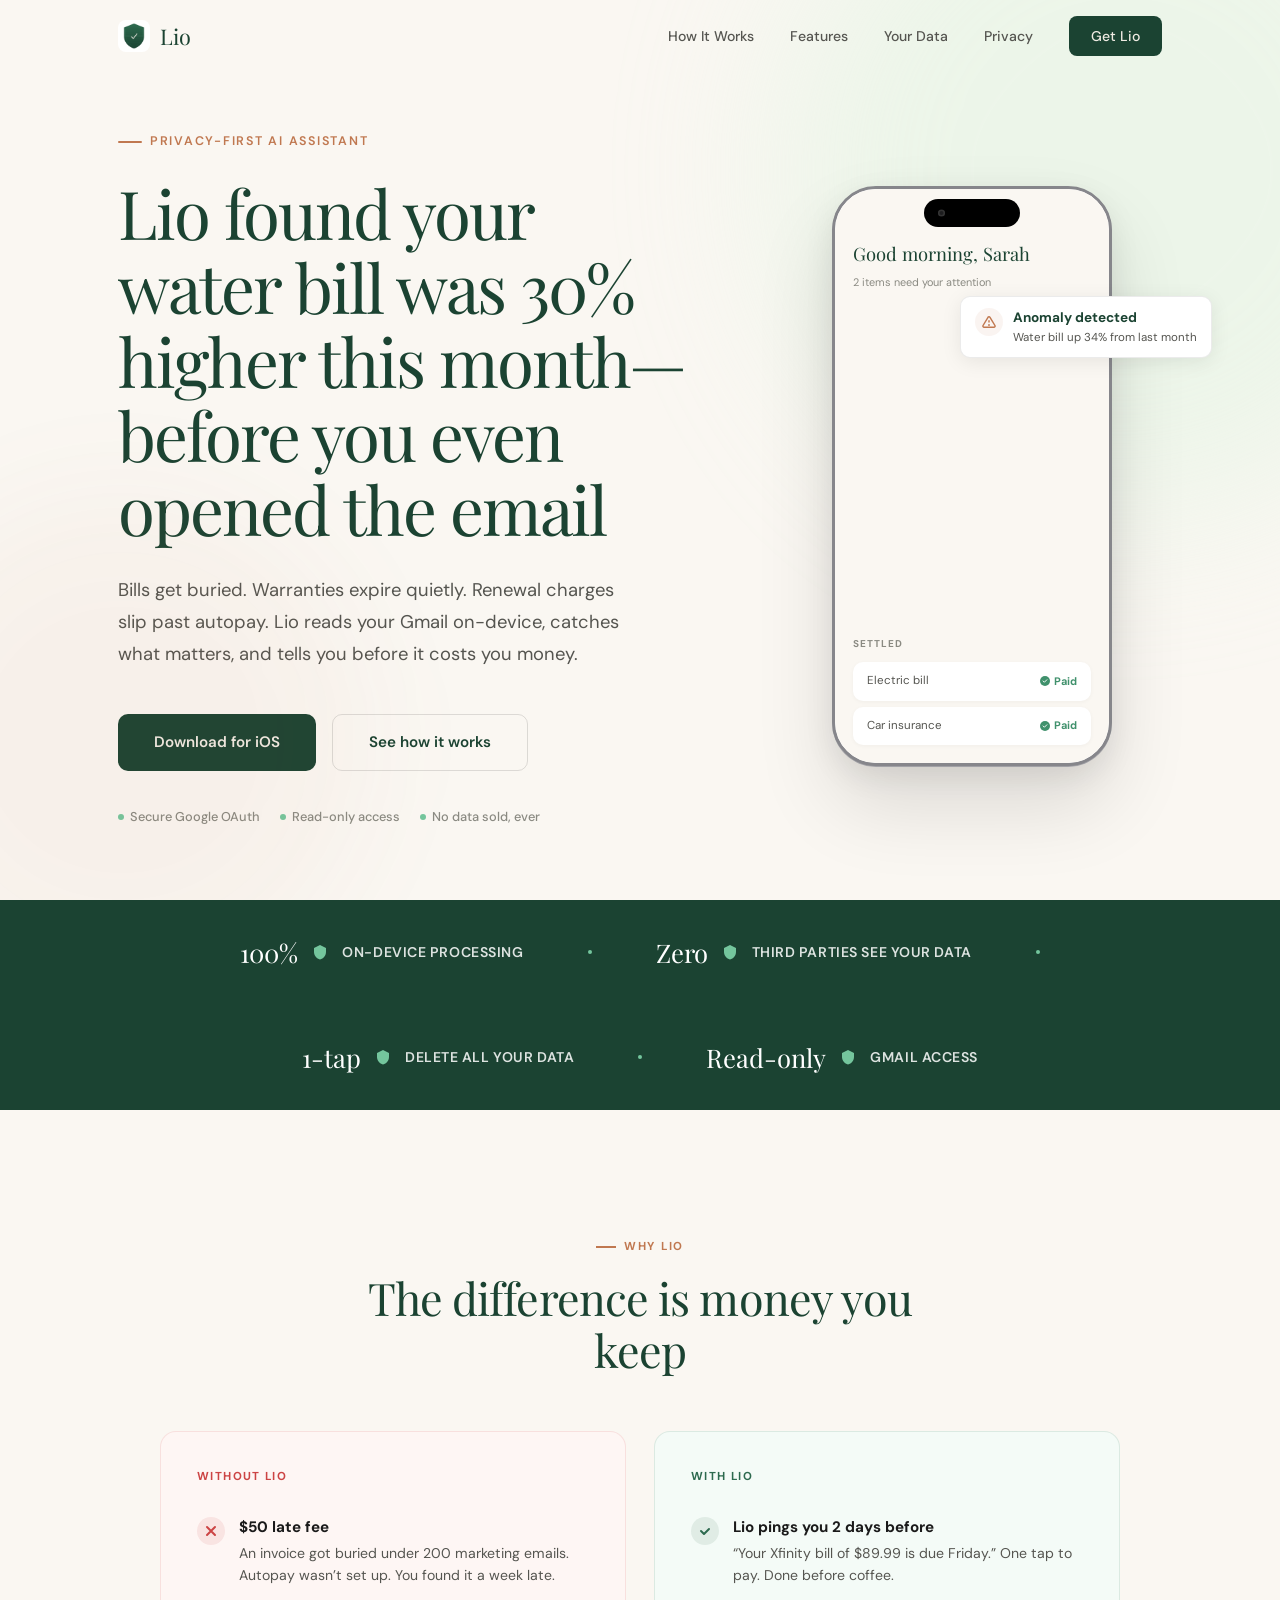
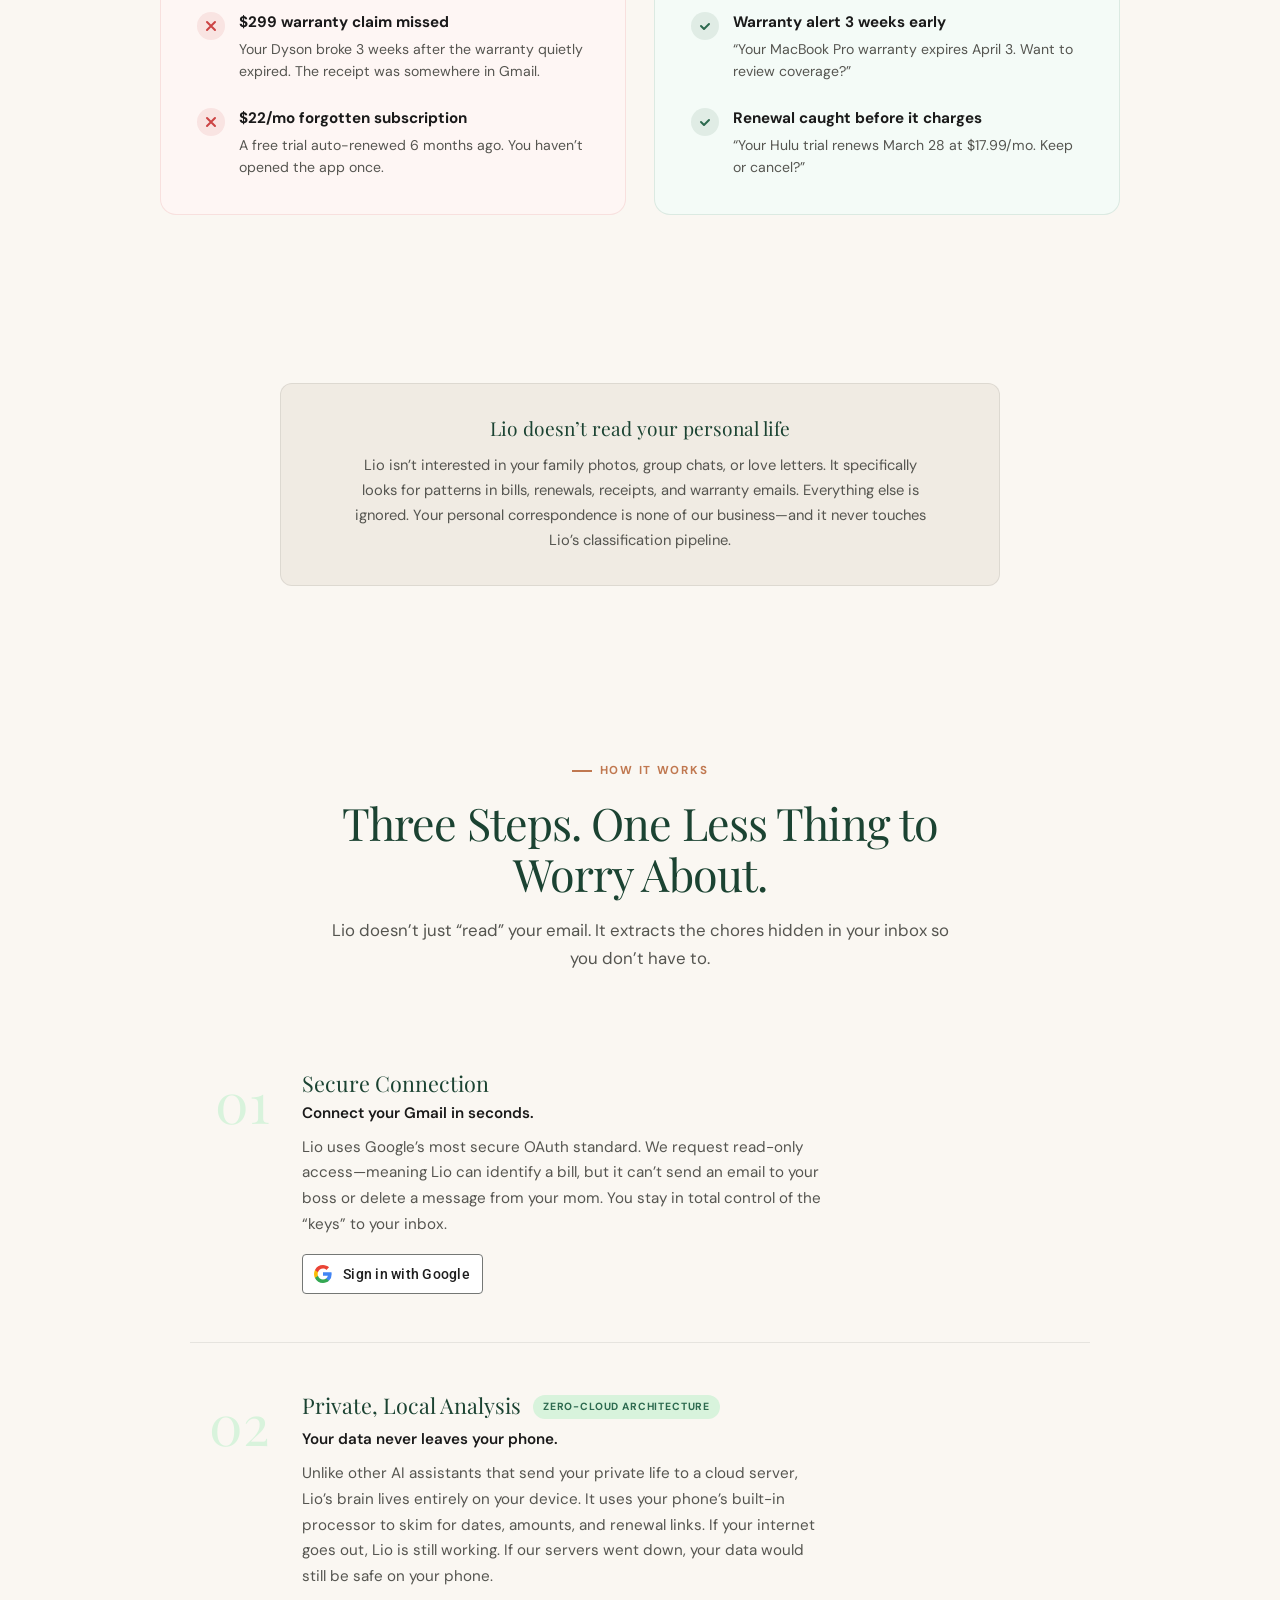
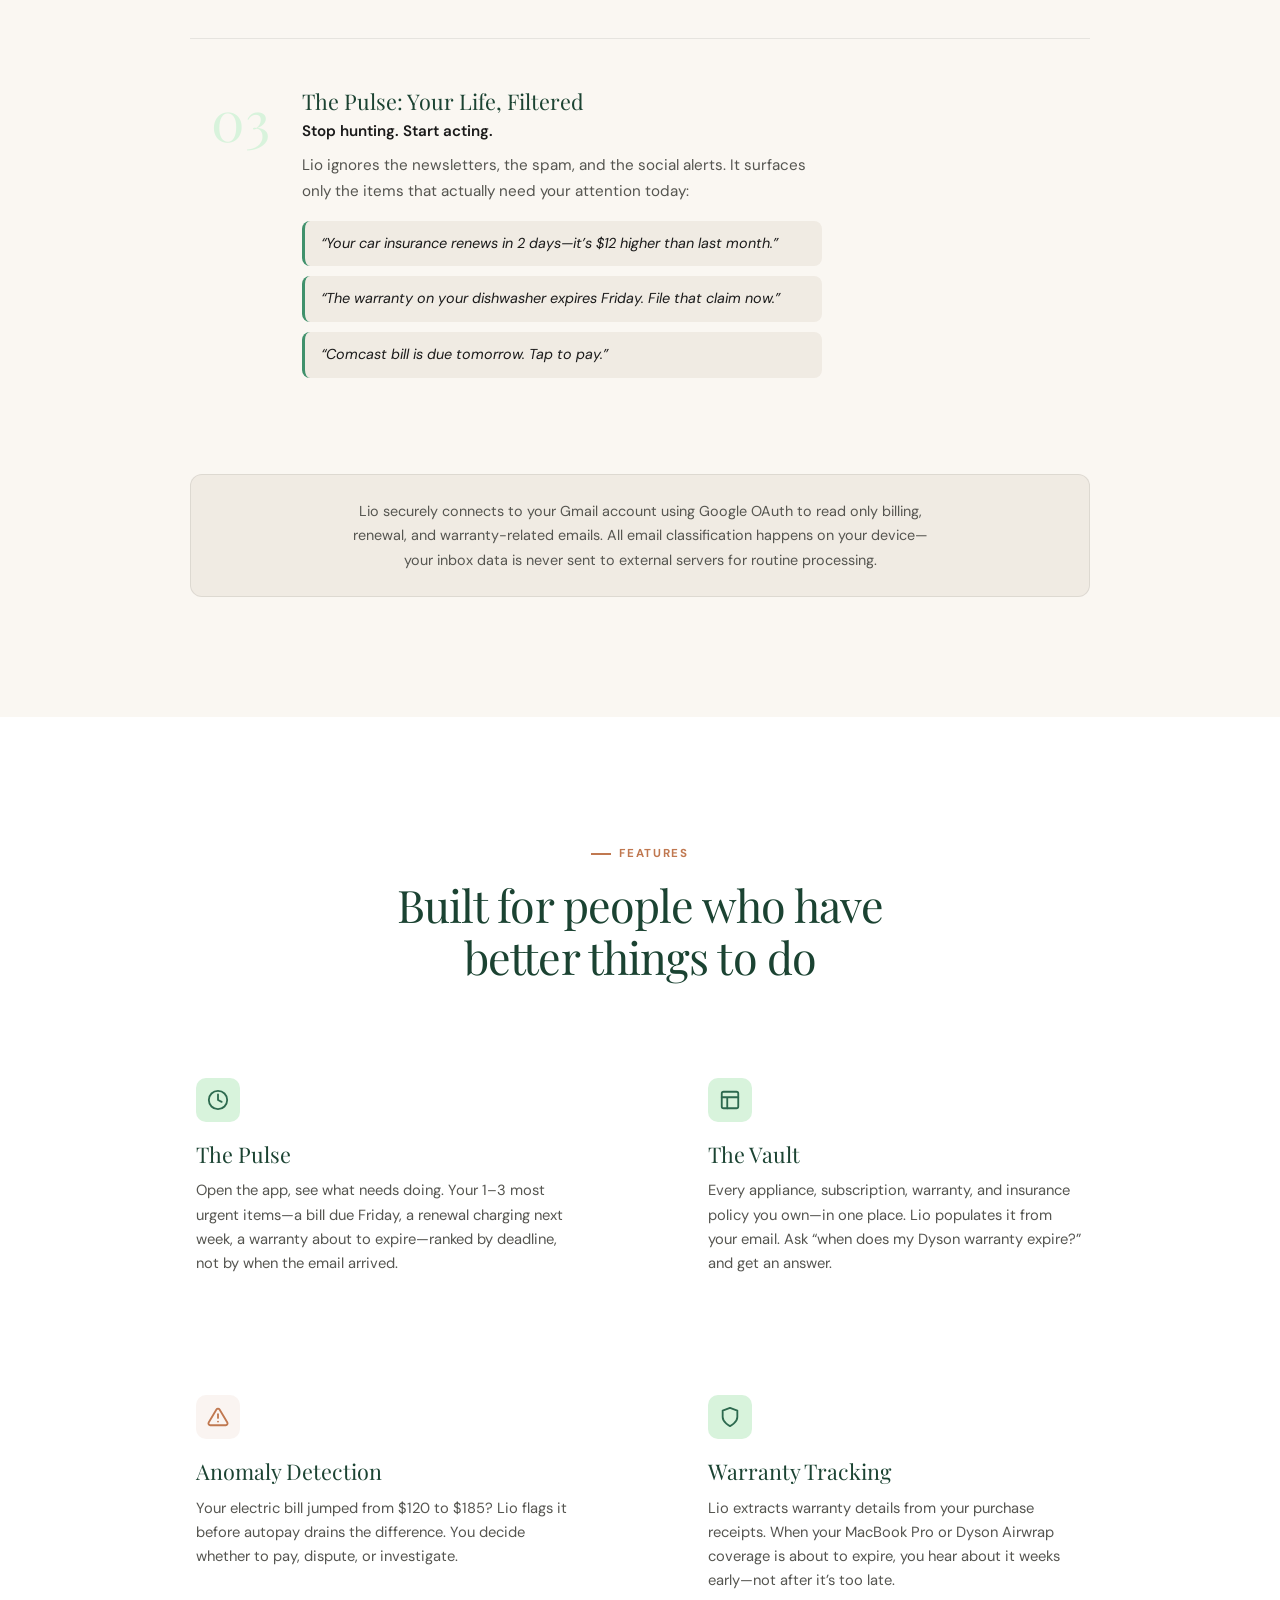
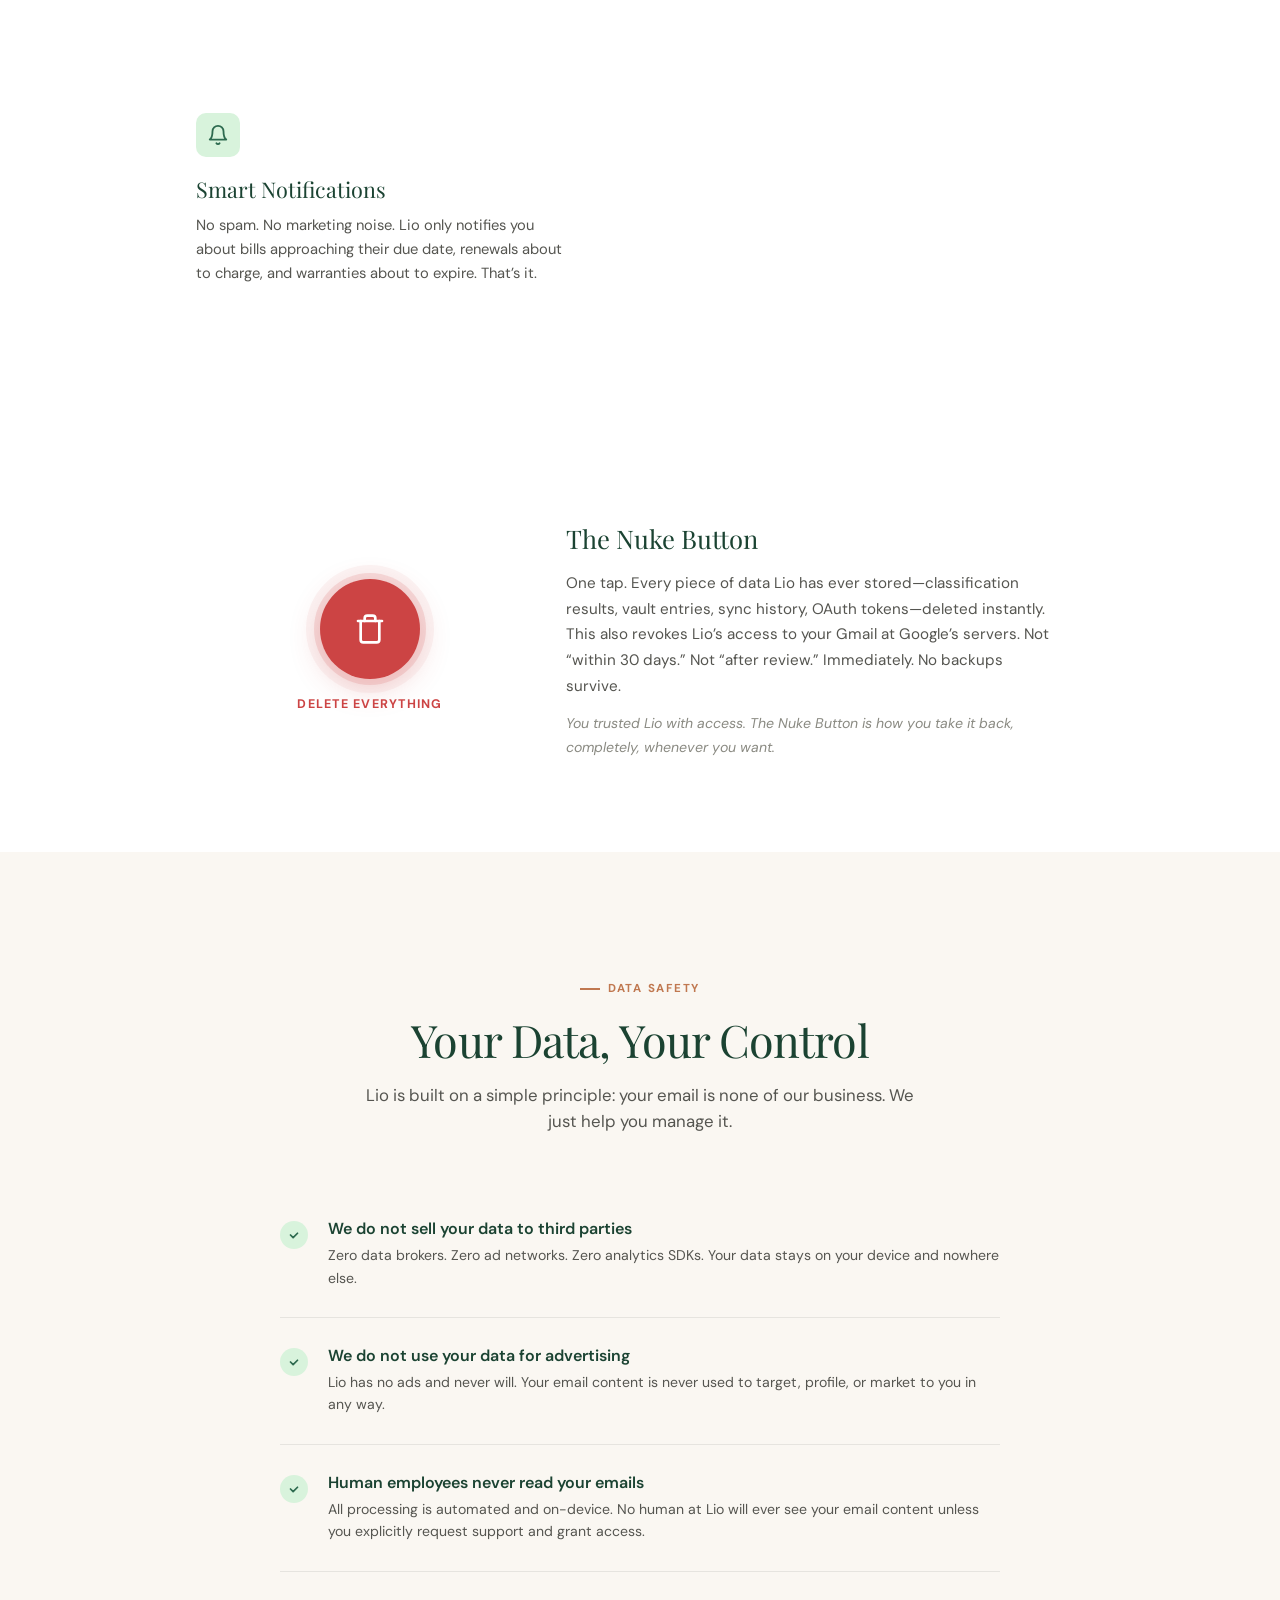
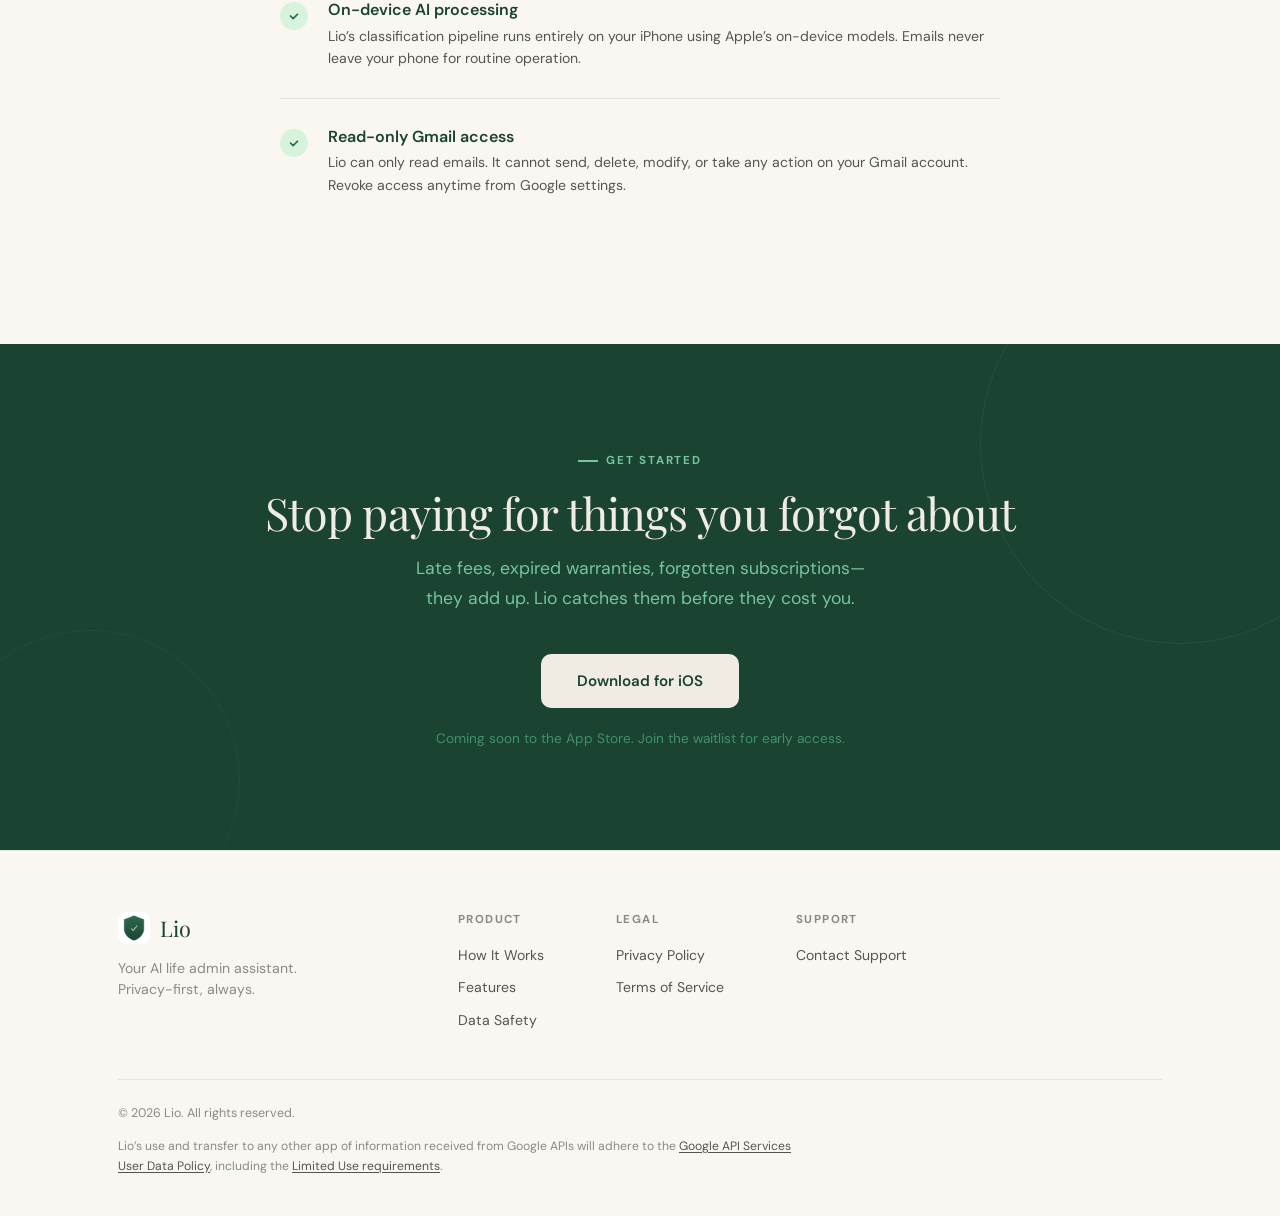
==== index.html @ e6477780 "Improve stats bar: white text, larger labels, shield icons - Values now white (#fff) instead of mudd" ====
<!DOCTYPE html>
<html lang="en">
<head>
  <meta charset="UTF-8">
  <meta name="viewport" content="width=device-width, initial-scale=1.0">
  <title>Lio — Your AI Life Admin Assistant</title>
  <meta name="description" content="Lio scans your Gmail for bills, renewals, and warranties — so you never miss a payment or lose a receipt again. Privacy-first. On-device AI.">
  <meta property="og:title" content="Lio — Your AI Life Admin Assistant">
  <meta property="og:description" content="Lio found your water bill was 30% higher this month before you even opened the email.">
  <meta property="og:url" content="https://getlio.app">
  <meta property="og:type" content="website">
  <link rel="icon" href="/assets/favicon.png" type="image/png">
  <link rel="preconnect" href="https://fonts.googleapis.com">
  <link rel="preconnect" href="https://fonts.gstatic.com" crossorigin>
  <link href="https://fonts.googleapis.com/css2?family=DM+Sans:wght@400;500;600;700&family=Playfair+Display:ital,wght@0,400;0,600;1,400&family=JetBrains+Mono:wght@500;700&family=Roboto:wght@500&display=swap" rel="stylesheet">
  <link rel="stylesheet" href="/styles.css">
</head>
<body>

  <!-- ==================== Nav ==================== -->
  <nav class="nav">
    <div class="container nav-inner">
      <a href="/" class="nav-logo">
        <img src="/assets/logo.png" alt="Lio" class="logo-img" width="32" height="32">
        <span class="logo-text">Lio</span>
      </a>
      <div class="nav-links">
        <a href="#how-it-works">How It Works</a>
        <a href="#features">Features</a>
        <a href="#your-data">Your Data</a>
        <a href="/privacy/">Privacy</a>
        <a href="#get-lio" class="btn-nav">Get Lio</a>
      </div>
      <button class="nav-toggle" aria-label="Toggle navigation">
        <span></span><span></span><span></span>
      </button>
    </div>
  </nav>

  <!-- ==================== Hero ==================== -->
  <section class="hero">
    <div class="container hero-inner">
      <div class="hero-content">
        <div class="hero-eyebrow">Privacy-first AI assistant</div>
        <h1>Lio found your water bill was 30% higher this month&mdash;before you even opened the email</h1>
        <p class="hero-body">Bills get buried. Warranties expire quietly. Renewal charges slip past autopay. Lio reads your Gmail on-device, catches what matters, and tells you before it costs you money.</p>
        <div class="hero-actions">
          <a href="#get-lio" class="btn btn-primary">Download for iOS</a>
          <a href="#how-it-works" class="btn btn-secondary">See how it works</a>
        </div>
        <div class="hero-proof">
          <span class="proof-chip"><span class="dot"></span> Secure Google OAuth</span>
          <span class="proof-chip"><span class="dot"></span> Read-only access</span>
          <span class="proof-chip"><span class="dot"></span> No data sold, ever</span>
        </div>
      </div>

      <div class="hero-visual">
        <div class="phone-wrap">
          <!-- Kitchen counter context -->
          <div class="phone-context">
            <div class="phone-shadow"></div>
          </div>
          <div class="phone">
            <div class="phone-notch" aria-hidden="true"></div>
            <div class="phone-screen">
              <div class="ps-header">
                <span class="ps-greeting">Good morning, Sarah</span>
                <span class="ps-sub">2 items need your attention</span>
              </div>
              <div class="ps-cards">
                <div class="ps-card">
                  <div class="ps-card-label">Due Friday</div>
                  <div class="ps-card-vendor">Xfinity Internet</div>
                  <div class="ps-card-amount">$89.99</div>
                  <span class="ps-card-btn">Pay Now</span>
                </div>
                <div class="ps-card">
                  <div class="ps-card-label">Warranty expires Apr 3</div>
                  <div class="ps-card-vendor">MacBook Pro 14&Prime;</div>
                  <div class="ps-card-amount">16 days left</div>
                  <span class="ps-card-btn">View Coverage</span>
                </div>
                <div class="ps-card">
                  <div class="ps-card-label">Renews Mar 28</div>
                  <div class="ps-card-vendor">Dyson Airwrap Plan</div>
                  <div class="ps-card-amount">$14.99/mo</div>
                  <span class="ps-card-btn">Review</span>
                </div>
              </div>
              <div class="ps-settled">
                <div class="ps-settled-header">Settled</div>
                <div class="ps-mini">
                  <span class="ps-mini-name">Electric bill</span>
                  <span class="ps-mini-status">
                    <svg width="10" height="10" viewBox="0 0 16 16" fill="none"><circle cx="8" cy="8" r="8" fill="#40916C"/><path d="M5 8l2 2 4-4" stroke="#fff" stroke-width="1.5" stroke-linecap="round" stroke-linejoin="round"/></svg>
                    Paid
                  </span>
                </div>
                <div class="ps-mini">
                  <span class="ps-mini-name">Car insurance</span>
                  <span class="ps-mini-status">
                    <svg width="10" height="10" viewBox="0 0 16 16" fill="none"><circle cx="8" cy="8" r="8" fill="#40916C"/><path d="M5 8l2 2 4-4" stroke="#fff" stroke-width="1.5" stroke-linecap="round" stroke-linejoin="round"/></svg>
                    Paid
                  </span>
                </div>
              </div>
            </div>
          </div>
          <div class="phone-annotation">
            <span class="annotation-icon">
              <svg width="14" height="14" viewBox="0 0 24 24" fill="none" stroke="#C07850" stroke-width="2.5"><path d="M10.29 3.86L1.82 18a2 2 0 001.71 3h16.94a2 2 0 001.71-3L13.71 3.86a2 2 0 00-3.42 0z"/><line x1="12" y1="9" x2="12" y2="13"/><circle cx="12" cy="17" r="0.5" fill="#C07850"/></svg>
            </span>
            <div>
              <strong>Anomaly detected</strong>
              Water bill up 34% from last month
            </div>
          </div>
        </div>
      </div>
    </div>
  </section>

  <!-- ==================== Stats Bar ==================== -->
  <section class="stats-bar">
    <div class="container">
      <div class="stats-track">
        <div class="stat-item">
          <span class="stat-val">100%</span>
          <span class="stat-icon"><svg width="16" height="16" viewBox="0 0 16 16" fill="none"><path d="M8 1L2 4v4c0 3.5 2.6 6.8 6 7.5 3.4-.7 6-4 6-7.5V4L8 1z" fill="#74C69D"/></svg></span>
          <span class="stat-lbl">On-device processing</span>
        </div>
        <span class="stat-dot"></span>
        <div class="stat-item">
          <span class="stat-val">Zero</span>
          <span class="stat-icon"><svg width="16" height="16" viewBox="0 0 16 16" fill="none"><path d="M8 1L2 4v4c0 3.5 2.6 6.8 6 7.5 3.4-.7 6-4 6-7.5V4L8 1z" fill="#74C69D"/></svg></span>
          <span class="stat-lbl">Third parties see your data</span>
        </div>
        <span class="stat-dot"></span>
        <div class="stat-item">
          <span class="stat-val">1-tap</span>
          <span class="stat-icon"><svg width="16" height="16" viewBox="0 0 16 16" fill="none"><path d="M8 1L2 4v4c0 3.5 2.6 6.8 6 7.5 3.4-.7 6-4 6-7.5V4L8 1z" fill="#74C69D"/></svg></span>
          <span class="stat-lbl">Delete all your data</span>
        </div>
        <span class="stat-dot"></span>
        <div class="stat-item">
          <span class="stat-val">Read-only</span>
          <span class="stat-icon"><svg width="16" height="16" viewBox="0 0 16 16" fill="none"><path d="M8 1L2 4v4c0 3.5 2.6 6.8 6 7.5 3.4-.7 6-4 6-7.5V4L8 1z" fill="#74C69D"/></svg></span>
          <span class="stat-lbl">Gmail access</span>
        </div>
      </div>
    </div>
  </section>

  <!-- ==================== Before / After ==================== -->
  <section class="section" id="before-after">
    <div class="container">
      <div style="text-align:center; max-width:560px; margin: 0 auto 56px;">
        <span class="section-label reveal">Why Lio</span>
        <h2 class="reveal">The difference is money you keep</h2>
      </div>

      <div class="ba-grid">
        <div class="ba-card ba-before reveal">
          <div class="ba-label">Without Lio</div>
          <div class="ba-items">
            <div class="ba-item">
              <span class="ba-icon ba-icon-bad">
                <svg width="16" height="16" viewBox="0 0 16 16" fill="none"><path d="M4 4l8 8M12 4l-8 8" stroke="#C44" stroke-width="2" stroke-linecap="round"/></svg>
              </span>
              <div>
                <strong>$50 late fee</strong>
                <p>An invoice got buried under 200 marketing emails. Autopay wasn&rsquo;t set up. You found it a week late.</p>
              </div>
            </div>
            <div class="ba-item">
              <span class="ba-icon ba-icon-bad">
                <svg width="16" height="16" viewBox="0 0 16 16" fill="none"><path d="M4 4l8 8M12 4l-8 8" stroke="#C44" stroke-width="2" stroke-linecap="round"/></svg>
              </span>
              <div>
                <strong>$299 warranty claim missed</strong>
                <p>Your Dyson broke 3 weeks after the warranty quietly expired. The receipt was somewhere in Gmail.</p>
              </div>
            </div>
            <div class="ba-item">
              <span class="ba-icon ba-icon-bad">
                <svg width="16" height="16" viewBox="0 0 16 16" fill="none"><path d="M4 4l8 8M12 4l-8 8" stroke="#C44" stroke-width="2" stroke-linecap="round"/></svg>
              </span>
              <div>
                <strong>$22/mo forgotten subscription</strong>
                <p>A free trial auto-renewed 6 months ago. You haven&rsquo;t opened the app once.</p>
              </div>
            </div>
          </div>
        </div>

        <div class="ba-card ba-after reveal">
          <div class="ba-label ba-label-good">With Lio</div>
          <div class="ba-items">
            <div class="ba-item">
              <span class="ba-icon ba-icon-good">
                <svg width="16" height="16" viewBox="0 0 16 16" fill="none"><path d="M4 8l3 3 5-5" stroke="#2D6A4F" stroke-width="2" stroke-linecap="round" stroke-linejoin="round"/></svg>
              </span>
              <div>
                <strong>Lio pings you 2 days before</strong>
                <p>&ldquo;Your Xfinity bill of $89.99 is due Friday.&rdquo; One tap to pay. Done before coffee.</p>
              </div>
            </div>
            <div class="ba-item">
              <span class="ba-icon ba-icon-good">
                <svg width="16" height="16" viewBox="0 0 16 16" fill="none"><path d="M4 8l3 3 5-5" stroke="#2D6A4F" stroke-width="2" stroke-linecap="round" stroke-linejoin="round"/></svg>
              </span>
              <div>
                <strong>Warranty alert 3 weeks early</strong>
                <p>&ldquo;Your MacBook Pro warranty expires April 3. Want to review coverage?&rdquo;</p>
              </div>
            </div>
            <div class="ba-item">
              <span class="ba-icon ba-icon-good">
                <svg width="16" height="16" viewBox="0 0 16 16" fill="none"><path d="M4 8l3 3 5-5" stroke="#2D6A4F" stroke-width="2" stroke-linecap="round" stroke-linejoin="round"/></svg>
              </span>
              <div>
                <strong>Renewal caught before it charges</strong>
                <p>&ldquo;Your Hulu trial renews March 28 at $17.99/mo. Keep or cancel?&rdquo;</p>
              </div>
            </div>
          </div>
        </div>
      </div>
    </div>
  </section>

  <!-- ==================== What Lio Doesn't Do ==================== -->
  <section class="not-section">
    <div class="container">
      <div class="not-inner reveal">
        <h3>Lio doesn&rsquo;t read your personal life</h3>
        <p>Lio isn&rsquo;t interested in your family photos, group chats, or love letters. It specifically looks for patterns in bills, renewals, receipts, and warranty emails. Everything else is ignored. Your personal correspondence is none of our business&mdash;and it never touches Lio&rsquo;s classification pipeline.</p>
      </div>
    </div>
  </section>

  <!-- ==================== How It Works ==================== -->
  <section class="section" id="how-it-works">
    <div class="container">
      <div class="container-narrow" style="text-align:center; margin-bottom: 48px;">
        <span class="section-label reveal">How it works</span>
        <h2 class="reveal">Three Steps. One Less Thing to Worry About.</h2>
        <p class="reveal" style="color:var(--text-mid); font-size:1.05rem; margin-top:16px; line-height:1.7;">Lio doesn&rsquo;t just &ldquo;read&rdquo; your email. It extracts the chores hidden in your inbox so you don&rsquo;t have to.</p>
      </div>

      <div class="hiw-steps">
        <div class="hiw-step reveal">
          <div class="hiw-num">01</div>
          <div>
            <h3>Secure Connection</h3>
            <p class="hiw-lead">Connect your Gmail in seconds.</p>
            <p>Lio uses Google&rsquo;s most secure OAuth standard. We request read-only access&mdash;meaning Lio can identify a bill, but it can&rsquo;t send an email to your boss or delete a message from your mom. You stay in total control of the &ldquo;keys&rdquo; to your inbox.</p>
            <!-- Official Google Sign-In button: Roboto Medium 14px, Google brand colors, 8px icon padding -->
            <button type="button" class="g-signin" aria-label="Sign in with Google" disabled>
              <div class="g-signin-icon">
                <svg width="18" height="18" viewBox="0 0 18 18"><path d="M17.64 9.2a10.3 10.3 0 0 0-.16-1.84H9v3.48h4.84a4.14 4.14 0 0 1-1.8 2.72v2.26h2.92A8.78 8.78 0 0 0 17.64 9.2z" fill="#4285F4"/><path d="M9 18c2.43 0 4.47-.8 5.96-2.18l-2.92-2.26c-.8.54-1.83.86-3.04.86-2.34 0-4.32-1.58-5.03-3.71H.96v2.33A9 9 0 0 0 9 18z" fill="#34A853"/><path d="M3.97 10.71A5.41 5.41 0 0 1 3.68 9c0-.59.1-1.17.28-1.71V4.96H.96A9 9 0 0 0 0 9c0 1.45.35 2.82.96 4.04l3.01-2.33z" fill="#FBBC05"/><path d="M9 3.58c1.32 0 2.51.45 3.44 1.35l2.58-2.58C13.46.89 11.43 0 9 0A9 9 0 0 0 .96 4.96l3.01 2.33C4.68 5.16 6.66 3.58 9 3.58z" fill="#EA4335"/></svg>
              </div>
              <span class="g-signin-text">Sign in with Google</span>
            </button>
          </div>
        </div>

        <div class="hiw-step reveal">
          <div class="hiw-num">02</div>
          <div>
            <div class="hiw-title-row">
              <h3>Private, Local Analysis</h3>
              <span class="hiw-badge">Zero-Cloud Architecture</span>
            </div>
            <p class="hiw-lead">Your data never leaves your phone.</p>
            <p>Unlike other AI assistants that send your private life to a cloud server, Lio&rsquo;s brain lives entirely on your device. It uses your phone&rsquo;s built-in processor to skim for dates, amounts, and renewal links. If your internet goes out, Lio is still working. If our servers went down, your data would still be safe on your phone.</p>
          </div>
        </div>

        <div class="hiw-step reveal">
          <div class="hiw-num">03</div>
          <div>
            <h3>The Pulse: Your Life, Filtered</h3>
            <p class="hiw-lead">Stop hunting. Start acting.</p>
            <p>Lio ignores the newsletters, the spam, and the social alerts. It surfaces only the items that actually need your attention today:</p>
            <div class="hiw-examples">
              <div class="hiw-example">&ldquo;Your car insurance renews in 2 days&mdash;it&rsquo;s $12 higher than last month.&rdquo;</div>
              <div class="hiw-example">&ldquo;The warranty on your dishwasher expires Friday. File that claim now.&rdquo;</div>
              <div class="hiw-example">&ldquo;Comcast bill is due tomorrow. Tap to pay.&rdquo;</div>
            </div>
          </div>
        </div>
      </div>

      <div class="hiw-footer reveal">
        <p>Lio securely connects to your Gmail account using Google OAuth to read only billing, renewal, and warranty-related emails. All email classification happens on your device&mdash;your inbox data is never sent to external servers for routine processing.</p>
      </div>
    </div>
  </section>

  <!-- ==================== Features ==================== -->
  <section class="section features-section" id="features">
    <div class="container">
      <div style="text-align:center; max-width: 560px; margin: 0 auto 20px;">
        <span class="section-label reveal">Features</span>
        <h2 class="reveal">Built for people who have better things to do</h2>
      </div>

      <div class="feat-grid stagger">
        <div class="feat reveal">
          <div class="feat-icon green">
            <svg viewBox="0 0 24 24"><circle cx="12" cy="12" r="10"/><path d="M12 6v6l4 2"/></svg>
          </div>
          <h3>The Pulse</h3>
          <p>Open the app, see what needs doing. Your 1&ndash;3 most urgent items&mdash;a bill due Friday, a renewal charging next week, a warranty about to expire&mdash;ranked by deadline, not by when the email arrived.</p>
        </div>

        <div class="feat reveal">
          <div class="feat-icon green">
            <svg viewBox="0 0 24 24"><rect x="3" y="3" width="18" height="18" rx="2"/><path d="M3 9h18M9 21V9"/></svg>
          </div>
          <h3>The Vault</h3>
          <p>Every appliance, subscription, warranty, and insurance policy you own&mdash;in one place. Lio populates it from your email. Ask &ldquo;when does my Dyson warranty expire?&rdquo; and get an answer.</p>
        </div>

        <div class="feat reveal">
          <div class="feat-icon terra">
            <svg viewBox="0 0 24 24"><path d="M10.29 3.86L1.82 18a2 2 0 001.71 3h16.94a2 2 0 001.71-3L13.71 3.86a2 2 0 00-3.42 0z"/><line x1="12" y1="9" x2="12" y2="13"/><line x1="12" y1="17" x2="12.01" y2="17"/></svg>
          </div>
          <h3>Anomaly Detection</h3>
          <p>Your electric bill jumped from $120 to $185? Lio flags it before autopay drains the difference. You decide whether to pay, dispute, or investigate.</p>
        </div>

        <div class="feat reveal">
          <div class="feat-icon green">
            <svg viewBox="0 0 24 24"><path d="M12 22s8-4 8-10V5l-8-3-8 3v7c0 6 8 10 8 10z"/></svg>
          </div>
          <h3>Warranty Tracking</h3>
          <p>Lio extracts warranty details from your purchase receipts. When your MacBook Pro or Dyson Airwrap coverage is about to expire, you hear about it weeks early&mdash;not after it&rsquo;s too late.</p>
        </div>

        <div class="feat reveal">
          <div class="feat-icon green">
            <svg viewBox="0 0 24 24"><path d="M18 8A6 6 0 006 8c0 7-3 9-3 9h18s-3-2-3-9"/><path d="M13.73 21a2 2 0 01-3.46 0"/></svg>
          </div>
          <h3>Smart Notifications</h3>
          <p>No spam. No marketing noise. Lio only notifies you about bills approaching their due date, renewals about to charge, and warranties about to expire. That&rsquo;s it.</p>
        </div>
      </div>
    </div>
  </section>

  <!-- ==================== Nuke Button (standalone) ==================== -->
  <section class="nuke-section">
    <div class="container">
      <div class="nuke-inner reveal">
        <div class="nuke-visual">
          <div class="nuke-btn-demo">
            <div class="nuke-circle">
              <svg width="32" height="32" viewBox="0 0 24 24" fill="none" stroke="#fff" stroke-width="2" stroke-linecap="round" stroke-linejoin="round"><polyline points="3 6 5 6 21 6"/><path d="M19 6v14a2 2 0 01-2 2H7a2 2 0 01-2-2V6m3 0V4a2 2 0 012-2h4a2 2 0 012 2v2"/></svg>
            </div>
            <span class="nuke-label-text">Delete Everything</span>
          </div>
        </div>
        <div class="nuke-copy">
          <h3>The Nuke Button</h3>
          <p>One tap. Every piece of data Lio has ever stored&mdash;classification results, vault entries, sync history, OAuth tokens&mdash;deleted instantly. This also revokes Lio&rsquo;s access to your Gmail at Google&rsquo;s servers. Not &ldquo;within 30 days.&rdquo; Not &ldquo;after review.&rdquo; Immediately. No backups survive.</p>
          <p class="nuke-sub">You trusted Lio with access. The Nuke Button is how you take it back, completely, whenever you want.</p>
        </div>
      </div>
    </div>
  </section>

  <!-- ==================== Your Data ==================== -->
  <section class="section" id="your-data">
    <div class="container">
      <div class="safety-intro reveal">
        <span class="section-label">Data Safety</span>
        <h2>Your Data, Your Control</h2>
        <p>Lio is built on a simple principle: your email is none of our business. We just help you manage it.</p>
      </div>

      <div class="safety-list">
        <div class="safety-item reveal">
          <div class="safety-check">
            <svg viewBox="0 0 16 16" fill="none"><path d="M4 8l3 3 5-5" stroke="#2D6A4F" stroke-width="2" stroke-linecap="round" stroke-linejoin="round"/></svg>
          </div>
          <div>
            <h3>We do not sell your data to third parties</h3>
            <p>Zero data brokers. Zero ad networks. Zero analytics SDKs. Your data stays on your device and nowhere else.</p>
          </div>
        </div>

        <div class="safety-item reveal">
          <div class="safety-check">
            <svg viewBox="0 0 16 16" fill="none"><path d="M4 8l3 3 5-5" stroke="#2D6A4F" stroke-width="2" stroke-linecap="round" stroke-linejoin="round"/></svg>
          </div>
          <div>
            <h3>We do not use your data for advertising</h3>
            <p>Lio has no ads and never will. Your email content is never used to target, profile, or market to you in any way.</p>
          </div>
        </div>

        <div class="safety-item reveal">
          <div class="safety-check">
            <svg viewBox="0 0 16 16" fill="none"><path d="M4 8l3 3 5-5" stroke="#2D6A4F" stroke-width="2" stroke-linecap="round" stroke-linejoin="round"/></svg>
          </div>
          <div>
            <h3>Human employees never read your emails</h3>
            <p>All processing is automated and on-device. No human at Lio will ever see your email content unless you explicitly request support and grant access.</p>
          </div>
        </div>

        <div class="safety-item reveal">
          <div class="safety-check">
            <svg viewBox="0 0 16 16" fill="none"><path d="M4 8l3 3 5-5" stroke="#2D6A4F" stroke-width="2" stroke-linecap="round" stroke-linejoin="round"/></svg>
          </div>
          <div>
            <h3>On-device AI processing</h3>
            <p>Lio&rsquo;s classification pipeline runs entirely on your iPhone using Apple&rsquo;s on-device models. Emails never leave your phone for routine operation.</p>
          </div>
        </div>

        <div class="safety-item reveal">
          <div class="safety-check">
            <svg viewBox="0 0 16 16" fill="none"><path d="M4 8l3 3 5-5" stroke="#2D6A4F" stroke-width="2" stroke-linecap="round" stroke-linejoin="round"/></svg>
          </div>
          <div>
            <h3>Read-only Gmail access</h3>
            <p>Lio can only read emails. It cannot send, delete, modify, or take any action on your Gmail account. Revoke access anytime from Google settings.</p>
          </div>
        </div>
      </div>
    </div>
  </section>

  <!-- ==================== CTA ==================== -->
  <section class="cta-section" id="get-lio">
    <div class="container" style="position:relative;">
      <span class="section-label reveal" style="justify-content:center;">Get Started</span>
      <h2 class="reveal">Stop paying for things you forgot about</h2>
      <p class="cta-body reveal">Late fees, expired warranties, forgotten subscriptions&mdash;they add up. Lio catches them before they cost you.</p>
      <div class="reveal">
        <a href="#" class="btn btn-primary">Download for iOS</a>
      </div>
      <p class="cta-note reveal">Coming soon to the App Store. Join the waitlist for early access.</p>
    </div>
  </section>

  <!-- ==================== Footer ==================== -->
  <footer class="footer">
    <div class="container">
      <div class="footer-grid">
        <div class="footer-brand">
          <a href="/" class="nav-logo">
            <img src="/assets/logo.png" alt="Lio" class="logo-img" width="32" height="32">
            <span class="logo-text">Lio</span>
          </a>
          <p>Your AI life admin assistant.<br>Privacy-first, always.</p>
        </div>
        <div class="footer-cols">
          <div class="footer-col">
            <h4>Product</h4>
            <a href="#how-it-works">How It Works</a>
            <a href="#features">Features</a>
            <a href="#your-data">Data Safety</a>
          </div>
          <div class="footer-col">
            <h4>Legal</h4>
            <a href="/privacy/">Privacy Policy</a>
            <a href="/terms/">Terms of Service</a>
          </div>
          <div class="footer-col">
            <h4>Support</h4>
            <a href="mailto:support@getlio.app">Contact Support</a>
          </div>
        </div>
      </div>
      <div class="footer-bottom">
        <p>&copy; 2026 Lio. All rights reserved.</p>
        <p class="limited-use">
          Lio&rsquo;s use and transfer to any other app of information received from Google APIs will adhere to the
          <a href="https://developers.google.com/terms/api-services-user-data-policy" target="_blank" rel="noopener noreferrer">Google API Services User Data Policy</a>,
          including the <a href="https://developers.google.com/terms/api-services-user-data-policy#additional_requirements_for_specific_api_scopes" target="_blank" rel="noopener noreferrer">Limited Use requirements</a>.
        </p>
      </div>
    </div>
  </footer>

  <script>
    // Mobile nav
    const toggle = document.querySelector('.nav-toggle');
    const links = document.querySelector('.nav-links');
    toggle?.addEventListener('click', () => {
      links.classList.toggle('active');
      toggle.classList.toggle('active');
    });

    // Smooth scroll
    document.querySelectorAll('a[href^="#"]').forEach(a => {
      a.addEventListener('click', e => {
        e.preventDefault();
        const t = document.querySelector(a.getAttribute('href'));
        if (t) { t.scrollIntoView({ behavior: 'smooth', block: 'start' }); }
        links?.classList.remove('active');
        toggle?.classList.remove('active');
      });
    });

    // Nav bg on scroll
    const nav = document.querySelector('.nav');
    window.addEventListener('scroll', () => {
      nav.classList.toggle('scrolled', scrollY > 20);
    }, { passive: true });

    // Scroll reveal
    const obs = new IntersectionObserver(entries => {
      entries.forEach(e => { if (e.isIntersecting) { e.target.classList.add('visible'); obs.unobserve(e.target); } });
    }, { threshold: 0.08, rootMargin: '0px 0px -30px 0px' });
    document.querySelectorAll('.reveal').forEach(el => obs.observe(el));
  </script>

</body>
</html>
---- styles.css ----
/* ============================================
   Lio — getlio.app

   Direction: Warm editorial. Like a well-designed
   financial app's marketing site — not a SaaS template.
   Light mode. Asymmetric. Lots of white space.
   Forest green + warm cream + terracotta accent.
   ============================================ */

@font-face {
  font-family: 'Fraunces';
  src: url('https://fonts.gstatic.com/s/fraunces/v31/6NUh6bt_1mI5USLaOCrgyZ0.woff2') format('woff2');
  font-weight: 400;
  font-style: normal;
  font-display: swap;
}

:root {
  --cream: #FAF7F2;
  --cream-dark: #F0EBE3;
  --white: #FFFFFF;

  --green-900: #1B4332;
  --green-700: #2D6A4F;
  --green-500: #40916C;
  --green-300: #74C69D;
  --green-100: #D8F3DC;

  --terra: #C07850;
  --terra-light: #E8A878;
  --terra-bg: rgba(192, 120, 80, 0.08);

  --text-dark: #1A1A1A;
  --text-mid: #555550;
  --text-light: #8A8A82;
  --text-on-dark: #F0EBE3;

  --border: rgba(0, 0, 0, 0.08);
  --border-dark: rgba(0, 0, 0, 0.12);

  --container: 1100px;
  --container-narrow: 680px;
  --nav-h: 72px;

  --font-serif: 'Playfair Display', Georgia, serif;
  --font-sans: 'DM Sans', -apple-system, BlinkMacSystemFont, sans-serif;
  --font-mono: 'JetBrains Mono', 'SF Mono', monospace;

  --ease: cubic-bezier(0.25, 0.46, 0.45, 0.94);
  --ease-bounce: cubic-bezier(0.34, 1.56, 0.64, 1);
}

/* ---- Reset ---- */
*, *::before, *::after { box-sizing: border-box; margin: 0; padding: 0; }
html { scroll-behavior: smooth; -webkit-font-smoothing: antialiased; }
body {
  font-family: var(--font-sans);
  background: var(--cream);
  color: var(--text-dark);
  line-height: 1.6;
  overflow-x: hidden;
}
a { color: inherit; text-decoration: none; }
img { max-width: 100%; display: block; }
ul, ol { list-style: none; }

.container { max-width: var(--container); margin: 0 auto; padding: 0 28px; }
.container-narrow { max-width: var(--container-narrow); margin: 0 auto; padding: 0 28px; }

/* ---- Typography ---- */
h1, h2, h3 { font-family: var(--font-serif); font-weight: 400; }
h1 { font-size: clamp(2.6rem, 5.5vw, 4.2rem); line-height: 1.1; letter-spacing: -0.03em; color: var(--green-900); }
h2 { font-size: clamp(2rem, 3.5vw, 3rem); line-height: 1.15; letter-spacing: -0.02em; color: var(--green-900); }
h3 { font-size: 1.35rem; line-height: 1.3; color: var(--green-900); }

/* ============================================
   Navigation
   ============================================ */
.nav {
  position: fixed;
  top: 0; left: 0; right: 0;
  z-index: 100;
  height: var(--nav-h);
  display: flex;
  align-items: center;
  transition: background 0.4s, box-shadow 0.4s;
}

.nav.scrolled {
  background: rgba(250, 247, 242, 0.92);
  backdrop-filter: blur(16px);
  -webkit-backdrop-filter: blur(16px);
  box-shadow: 0 1px 0 var(--border);
}

.nav-inner {
  display: flex;
  align-items: center;
  justify-content: space-between;
  width: 100%;
}

.nav-logo {
  display: flex;
  align-items: center;
  gap: 10px;
}

.logo-img { width: 32px; height: 32px; border-radius: 8px; }
.logo-text {
  font-family: var(--font-serif);
  font-size: 1.35rem;
  color: var(--green-900);
}

.nav-links { display: flex; align-items: center; gap: 36px; }
.nav-links a {
  font-size: 0.88rem;
  font-weight: 500;
  color: var(--text-mid);
  transition: color 0.2s;
}
.nav-links a:hover { color: var(--green-900); }

.btn-nav {
  padding: 9px 22px;
  background: var(--green-900);
  color: var(--text-on-dark) !important;
  border-radius: 8px;
  font-size: 0.85rem;
  font-weight: 600;
  transition: background 0.2s, transform 0.2s;
}
.btn-nav:hover { background: var(--green-700); transform: translateY(-1px); }

.nav-toggle {
  display: none;
  flex-direction: column;
  gap: 5px;
  background: none;
  border: none;
  cursor: pointer;
  padding: 4px;
}
.nav-toggle span {
  display: block; width: 22px; height: 2px;
  background: var(--green-900); border-radius: 2px;
  transition: transform 0.3s, opacity 0.3s;
}
.nav-toggle.active span:nth-child(1) { transform: rotate(45deg) translate(5px, 5px); }
.nav-toggle.active span:nth-child(2) { opacity: 0; }
.nav-toggle.active span:nth-child(3) { transform: rotate(-45deg) translate(5px, -5px); }

/* ============================================
   Buttons
   ============================================ */
.btn {
  display: inline-flex;
  align-items: center;
  gap: 8px;
  font-family: var(--font-sans);
  font-weight: 600;
  font-size: 0.95rem;
  border: none;
  cursor: pointer;
  transition: all 0.3s var(--ease);
  text-decoration: none;
}

.btn-primary {
  padding: 15px 36px;
  background: var(--green-900);
  color: var(--text-on-dark);
  border-radius: 10px;
}
.btn-primary:hover { background: var(--green-700); transform: translateY(-2px); box-shadow: 0 6px 24px rgba(27,67,50,0.2); }

.btn-secondary {
  padding: 15px 36px;
  background: transparent;
  color: var(--green-900);
  border: 1.5px solid var(--border-dark);
  border-radius: 10px;
}
.btn-secondary:hover { border-color: var(--green-900); background: rgba(27,67,50,0.03); }

/* ============================================
   Hero — Big, asymmetric, editorial
   ============================================ */
.hero {
  min-height: 100vh;
  display: flex;
  align-items: center;
  padding: calc(var(--nav-h) + 40px) 0 60px;
  position: relative;
  overflow: hidden;
}

/* Soft shape in background */
.hero::before {
  content: '';
  position: absolute;
  top: -20%;
  right: -15%;
  width: 700px;
  height: 700px;
  border-radius: 50%;
  background: var(--green-100);
  opacity: 0.4;
  filter: blur(80px);
  pointer-events: none;
}

.hero::after {
  content: '';
  position: absolute;
  bottom: -10%;
  left: -10%;
  width: 500px;
  height: 500px;
  border-radius: 50%;
  background: var(--terra-bg);
  opacity: 0.6;
  filter: blur(60px);
  pointer-events: none;
}

.hero-inner {
  display: grid;
  grid-template-columns: 1fr 380px;
  gap: 80px;
  align-items: center;
  position: relative;
}

.hero-eyebrow {
  display: inline-flex;
  align-items: center;
  gap: 8px;
  font-size: 0.78rem;
  font-weight: 600;
  text-transform: uppercase;
  letter-spacing: 0.14em;
  color: var(--terra);
  margin-bottom: 24px;
}

.hero-eyebrow::before {
  content: '';
  width: 24px;
  height: 2px;
  background: var(--terra);
  border-radius: 2px;
}

.hero h1 { margin-bottom: 28px; }

.hero h1 em {
  font-style: italic;
  color: var(--terra);
}

.hero-body {
  font-size: 1.15rem;
  color: var(--text-mid);
  max-width: 520px;
  margin-bottom: 44px;
  line-height: 1.75;
}

.hero-actions {
  display: flex;
  gap: 16px;
  flex-wrap: wrap;
  margin-bottom: 36px;
}

.hero-proof {
  display: flex;
  align-items: center;
  gap: 20px;
  flex-wrap: wrap;
}

.proof-chip {
  display: flex;
  align-items: center;
  gap: 6px;
  font-size: 0.8rem;
  color: var(--text-light);
  font-weight: 500;
}

.proof-chip .dot {
  width: 6px;
  height: 6px;
  border-radius: 50%;
  background: var(--green-300);
}

/* ---- Phone Mockup — iPhone 15 Pro style ---- */
.phone-wrap { position: relative; }

.phone {
  width: 280px;
  height: 580px;
  background: var(--white);
  border-radius: 44px;
  border: 3px solid #86868B; /* titanium frame */
  padding: 0;
  position: relative;
  overflow: hidden;
  box-shadow:
    inset 0 0 0 1px rgba(255,255,255,0.15),
    0 1px 0 0 #A1A1A6,
    0 40px 80px rgba(0,0,0,0.12),
    0 10px 30px rgba(0,0,0,0.08);
  margin: 0 auto;
  transform: none;
}

/* Titanium side buttons */
.phone::before {
  content: '';
  position: absolute;
  right: -4px;
  top: 140px;
  width: 4px;
  height: 48px;
  background: #86868B;
  border-radius: 0 3px 3px 0;
}

.phone::after {
  content: '';
  position: absolute;
  left: -4px;
  top: 120px;
  width: 4px;
  height: 28px;
  background: #86868B;
  border-radius: 3px 0 0 3px;
  box-shadow: 0 40px 0 #86868B; /* second button below */
}

/* Dynamic Island (replaces notch) */
.phone-notch {
  position: absolute;
  top: 10px;
  left: 50%;
  transform: translateX(-50%);
  width: 96px;
  height: 28px;
  background: #000;
  border-radius: 20px;
  z-index: 5;
}

/* Status bar dots inside Dynamic Island */
.phone-notch::before {
  content: '';
  position: absolute;
  left: 14px;
  top: 50%;
  transform: translateY(-50%);
  width: 7px;
  height: 7px;
  border-radius: 50%;
  background: #1D1D1F;
  box-shadow: inset 0 0 0 1.5px #333;
}

.phone-screen {
  width: 100%;
  height: 100%;
  background: var(--cream);
  padding: 50px 18px 18px;
  display: flex;
  flex-direction: column;
  border-radius: 41px;
}

.ps-header {
  margin-bottom: 16px;
}

.ps-greeting {
  font-family: var(--font-serif);
  font-size: 1.15rem;
  color: var(--green-900);
  display: block;
}

.ps-sub {
  font-size: 0.68rem;
  color: var(--text-light);
  margin-top: 2px;
}

/* Animated card stack */
.ps-cards {
  position: relative;
  height: 165px;
  margin-bottom: 12px;
}

.ps-card {
  position: absolute;
  width: 100%;
  background: var(--white);
  border-radius: 14px;
  padding: 14px 16px;
  box-shadow: 0 2px 12px rgba(0,0,0,0.06);
  border-left: 4px solid transparent;
  opacity: 0;
  transform: translateY(10px) scale(0.98);
  animation: cardSwap 9s ease-in-out infinite;
}

.ps-card:nth-child(1) { animation-delay: 0s; border-left-color: #C44; }
.ps-card:nth-child(2) { animation-delay: 3s; border-left-color: var(--terra); }
.ps-card:nth-child(3) { animation-delay: 6s; border-left-color: var(--green-500); }

@keyframes cardSwap {
  0%   { opacity: 0; transform: translateY(10px) scale(0.98); }
  5%   { opacity: 1; transform: translateY(0) scale(1); }
  30%  { opacity: 1; transform: translateY(0) scale(1); }
  35%  { opacity: 0; transform: translateY(-6px) scale(0.98); }
  100% { opacity: 0; }
}

.ps-card-label {
  font-size: 0.6rem;
  font-weight: 700;
  text-transform: uppercase;
  letter-spacing: 0.08em;
  margin-bottom: 6px;
}

.ps-card:nth-child(1) .ps-card-label { color: #C44; }
.ps-card:nth-child(2) .ps-card-label { color: var(--terra); }
.ps-card:nth-child(3) .ps-card-label { color: var(--green-500); }

.ps-card-vendor {
  font-weight: 600;
  font-size: 0.88rem;
  color: var(--green-900);
}

.ps-card-amount {
  font-family: var(--font-mono);
  font-size: 1.5rem;
  font-weight: 700;
  color: var(--green-900);
  margin: 6px 0 10px;
}

.ps-card-btn {
  display: inline-block;
  padding: 6px 16px;
  background: var(--green-900);
  color: var(--text-on-dark);
  border-radius: 6px;
  font-size: 0.7rem;
  font-weight: 700;
}

/* Mini cards at bottom of phone */
.ps-settled {
  margin-top: auto;
  display: flex;
  flex-direction: column;
  gap: 6px;
}

.ps-mini {
  display: flex;
  justify-content: space-between;
  align-items: center;
  padding: 10px 14px;
  background: var(--white);
  border-radius: 10px;
  box-shadow: 0 1px 4px rgba(0,0,0,0.04);
}

.ps-mini-name { font-size: 0.72rem; color: var(--text-mid); }
.ps-mini-status {
  font-size: 0.68rem;
  font-weight: 700;
  color: var(--green-500);
  display: flex;
  align-items: center;
  gap: 4px;
}

/* ---- Floating annotation ---- */
.phone-annotation {
  position: absolute;
  top: 110px;
  right: -50px;
  background: var(--white);
  border-radius: 10px;
  padding: 10px 14px;
  box-shadow: 0 4px 20px rgba(0,0,0,0.08);
  font-size: 0.72rem;
  color: var(--text-mid);
  white-space: nowrap;
  border: 1px solid var(--border);
  transform: none;
}

.phone-annotation {
  display: flex;
  align-items: flex-start;
  gap: 10px;
}

.phone-annotation strong { color: var(--green-900); display: block; font-size: 0.85rem; }

.annotation-icon {
  flex-shrink: 0;
  width: 28px;
  height: 28px;
  display: flex;
  align-items: center;
  justify-content: center;
  background: var(--terra-bg);
  border-radius: 50%;
  margin-top: 1px;
}

/* Settled header in phone */
.ps-settled-header {
  font-size: 0.62rem;
  font-weight: 700;
  text-transform: uppercase;
  letter-spacing: 0.1em;
  color: var(--text-light);
  margin-bottom: 4px;
}

/* Phone shadow / context */
.phone-context { position: relative; }
.phone-shadow {
  position: absolute;
  bottom: -20px;
  left: 50%;
  transform: translateX(-50%);
  width: 200px;
  height: 20px;
  background: radial-gradient(ellipse, rgba(0,0,0,0.08) 0%, transparent 70%);
  border-radius: 50%;
}

/* ============================================
   Section base
   ============================================ */
.section {
  padding: 120px 0;
}

.section-label {
  display: inline-flex;
  align-items: center;
  gap: 8px;
  font-size: 0.72rem;
  font-weight: 700;
  text-transform: uppercase;
  letter-spacing: 0.15em;
  color: var(--terra);
  margin-bottom: 16px;
}

.section-label::before {
  content: '';
  width: 20px;
  height: 2px;
  background: var(--terra);
}

/* ============================================
   Stats — horizontal ticker style
   ============================================ */
.stats-bar {
  background: var(--green-900);
  padding: 32px 0;
  overflow: hidden;
}

.stats-track {
  display: flex;
  align-items: center;
  justify-content: center;
  gap: 64px;
  flex-wrap: wrap;
}

.stat-item {
  display: flex;
  align-items: center;
  gap: 12px;
  white-space: nowrap;
}

.stat-val {
  font-family: var(--font-serif);
  font-size: 1.6rem;
  color: #fff;
}

.stat-lbl {
  font-size: 0.88rem;
  color: rgba(255,255,255,0.85);
  font-weight: 600;
  text-transform: uppercase;
  letter-spacing: 0.04em;
}

.stat-icon {
  flex-shrink: 0;
  width: 20px;
  height: 20px;
  display: flex;
  align-items: center;
  justify-content: center;
}

.stat-dot {
  width: 4px;
  height: 4px;
  border-radius: 50%;
  background: var(--green-300);
}

/* ============================================
   How It Works — stacked editorial cards
   ============================================ */
.hiw-steps {
  display: flex;
  flex-direction: column;
  gap: 0;
  max-width: 900px;
  margin: 0 auto;
}

.hiw-step {
  display: grid;
  grid-template-columns: 80px 1fr;
  gap: 32px;
  padding: 48px 0;
  border-bottom: 1px solid var(--border);
  align-items: start;
}

.hiw-step:last-child { border-bottom: none; }

.hiw-num {
  font-family: var(--font-serif);
  font-size: 3.5rem;
  color: var(--green-100);
  line-height: 1;
  text-align: right;
  padding-top: 4px;
}

.hiw-step h3 { margin-bottom: 4px; }

.hiw-title-row {
  display: flex;
  align-items: center;
  gap: 12px;
  flex-wrap: wrap;
  margin-bottom: 4px;
}

.hiw-badge {
  display: inline-block;
  font-family: var(--font-sans);
  font-size: 0.65rem;
  font-weight: 700;
  text-transform: uppercase;
  letter-spacing: 0.08em;
  color: var(--green-700);
  background: var(--green-100);
  padding: 4px 10px;
  border-radius: 100px;
  white-space: nowrap;
}

.hiw-lead {
  font-weight: 600;
  color: var(--text-dark) !important;
  margin-bottom: 8px !important;
}

.hiw-step p {
  color: var(--text-mid);
  font-size: 0.95rem;
  line-height: 1.7;
  max-width: 520px;
}

.hiw-examples {
  display: flex;
  flex-direction: column;
  gap: 10px;
  margin-top: 16px;
  max-width: 520px;
}

.hiw-example {
  padding: 12px 16px;
  background: var(--cream-dark);
  border-radius: 8px;
  border-left: 3px solid var(--green-500);
  font-size: 0.9rem;
  color: var(--text-dark);
  line-height: 1.5;
  font-style: italic;
}

/* Google sign-in button — follows official branding guidelines
   Ref: https://developers.google.com/identity/branding-guidelines
   - White background, #747775 border
   - Roboto Medium 14px for text
   - Google "G" logo in 18x18 container with 8px padding
   - 40px min height, 4px border-radius */
.g-signin {
  display: inline-flex;
  align-items: center;
  height: 40px;
  background: #fff;
  border: 1px solid #747775;
  border-radius: 4px;
  padding: 0;
  margin-top: 16px;
  cursor: default;
  user-select: none;
  overflow: hidden;
  box-shadow: none;
}

.g-signin-icon {
  display: flex;
  align-items: center;
  justify-content: center;
  width: 40px;
  height: 40px;
  padding: 8px;
}

.g-signin-text {
  font-family: 'Roboto', sans-serif;
  font-size: 14px;
  font-weight: 500;
  color: #1f1f1f;
  padding: 0 12px 0 0;
  letter-spacing: 0.25px;
}

.hiw-footer {
  max-width: 900px;
  margin: 48px auto 0;
  padding: 24px 32px;
  background: var(--cream-dark);
  border-radius: 12px;
  border: 1px solid var(--border);
  text-align: center;
}

.hiw-footer p {
  font-size: 0.9rem;
  color: var(--text-mid);
  line-height: 1.7;
  max-width: 600px;
  margin: 0 auto;
}

/* ============================================
   Features — alternating rows
   ============================================ */
.features-section {
  background: var(--white);
}

.feat-grid {
  display: grid;
  grid-template-columns: repeat(2, 1fr);
  gap: 48px 64px;
  max-width: 960px;
  margin: 60px auto 0;
}

.feat {
  padding: 36px;
  border-radius: 16px;
  transition: background 0.3s;
}

.feat:hover { background: var(--cream); }

.feat-icon {
  width: 44px;
  height: 44px;
  border-radius: 10px;
  display: flex;
  align-items: center;
  justify-content: center;
  margin-bottom: 18px;
}

.feat-icon.green { background: var(--green-100); }
.feat-icon.green svg { stroke: var(--green-700); }
.feat-icon.terra { background: var(--terra-bg); }
.feat-icon.terra svg { stroke: var(--terra); }

.feat-icon svg { width: 22px; height: 22px; fill: none; stroke-width: 2; stroke-linecap: round; stroke-linejoin: round; }

.feat h3 { margin-bottom: 10px; }
.feat p { color: var(--text-mid); font-size: 0.92rem; line-height: 1.65; }

/* ============================================
   Data Safety — clean promise cards
   ============================================ */
.safety-intro {
  text-align: center;
  max-width: 560px;
  margin: 0 auto 56px;
}

.safety-intro h2 { margin-bottom: 16px; }
.safety-intro p { color: var(--text-mid); font-size: 1.05rem; }

.safety-list {
  max-width: 720px;
  margin: 0 auto;
  display: flex;
  flex-direction: column;
  gap: 0;
}

.safety-item {
  display: flex;
  gap: 20px;
  padding: 28px 0;
  border-bottom: 1px solid var(--border);
  align-items: start;
}

.safety-item:last-child { border-bottom: none; }

.safety-check {
  flex-shrink: 0;
  width: 28px;
  height: 28px;
  border-radius: 50%;
  background: var(--green-100);
  display: flex;
  align-items: center;
  justify-content: center;
  margin-top: 2px;
}

.safety-check svg { width: 14px; height: 14px; }

.safety-item h3 {
  font-family: var(--font-sans);
  font-size: 1rem;
  font-weight: 600;
  color: var(--green-900);
  margin-bottom: 4px;
}

.safety-item p {
  font-size: 0.88rem;
  color: var(--text-mid);
  line-height: 1.6;
}

/* ============================================
   CTA
   ============================================ */
.cta-section {
  background: var(--green-900);
  padding: 100px 0;
  text-align: center;
  position: relative;
  overflow: hidden;
}

/* Decorative circle */
.cta-section::before {
  content: '';
  position: absolute;
  top: -100px;
  right: -100px;
  width: 400px;
  height: 400px;
  border-radius: 50%;
  border: 1px solid rgba(255,255,255,0.06);
  pointer-events: none;
}

.cta-section::after {
  content: '';
  position: absolute;
  bottom: -80px;
  left: -60px;
  width: 300px;
  height: 300px;
  border-radius: 50%;
  border: 1px solid rgba(255,255,255,0.04);
  pointer-events: none;
}

.cta-section h2 {
  color: var(--text-on-dark);
  margin-bottom: 16px;
}

.cta-section .section-label { color: var(--green-300); }
.cta-section .section-label::before { background: var(--green-300); }

.cta-body {
  color: var(--green-300);
  font-size: 1.1rem;
  max-width: 480px;
  margin: 0 auto 40px;
  line-height: 1.7;
}

.cta-section .btn-primary {
  background: var(--text-on-dark);
  color: var(--green-900);
}
.cta-section .btn-primary:hover {
  background: #fff;
  box-shadow: 0 6px 24px rgba(0,0,0,0.2);
}

.cta-note {
  color: var(--green-500);
  font-size: 0.85rem;
  margin-top: 20px;
}

/* App Store badge */
.app-store-badge {
  display: inline-block;
  transition: opacity 0.2s, transform 0.2s;
}
.app-store-badge:hover { opacity: 0.85; transform: translateY(-2px); }

/* ============================================
   Footer
   ============================================ */
.footer {
  padding: 60px 0 40px;
  border-top: 1px solid var(--border);
}

.footer-grid {
  display: grid;
  grid-template-columns: 260px 1fr;
  gap: 80px;
  margin-bottom: 48px;
}

.footer-brand p {
  color: var(--text-light);
  font-size: 0.88rem;
  margin-top: 12px;
  line-height: 1.55;
}

.footer-cols { display: flex; gap: 72px; }
.footer-col { display: flex; flex-direction: column; gap: 10px; }

.footer-col h4 {
  font-family: var(--font-sans);
  font-size: 0.72rem;
  font-weight: 700;
  text-transform: uppercase;
  letter-spacing: 0.12em;
  color: var(--text-light);
  margin-bottom: 4px;
}

.footer-col a { font-size: 0.88rem; color: var(--text-mid); transition: color 0.2s; }
.footer-col a:hover { color: var(--green-900); }

.footer-bottom {
  border-top: 1px solid var(--border);
  padding-top: 24px;
  display: flex;
  flex-direction: column;
  gap: 12px;
}

.footer-bottom p { font-size: 0.78rem; color: var(--text-light); }

.limited-use {
  font-size: 0.76rem !important;
  max-width: 680px;
  line-height: 1.65 !important;
}

.limited-use a {
  color: var(--text-mid);
  text-decoration: underline;
  text-underline-offset: 2px;
}
.limited-use a:hover { color: var(--green-700); }

/* ============================================
   Legal pages (Privacy, Terms)
   ============================================ */
.legal-page {
  padding-top: calc(var(--nav-h) + 60px);
  padding-bottom: 100px;
}

.legal-content { max-width: var(--container-narrow); margin: 0 auto; }

.legal-date {
  font-size: 0.82rem;
  color: var(--text-light);
  margin-bottom: 8px;
}

.legal-content h1 {
  font-size: clamp(2rem, 3vw, 2.8rem);
  margin-bottom: 48px;
}

.legal-content h2 {
  font-size: 1.5rem;
  margin-top: 52px;
  margin-bottom: 16px;
  padding-top: 36px;
  border-top: 1px solid var(--border);
}
.legal-content h2:first-of-type { border-top: none; padding-top: 0; }

.legal-content p {
  color: var(--text-mid);
  font-size: 0.95rem;
  line-height: 1.8;
  margin-bottom: 16px;
}

.legal-content ul { margin: 12px 0 20px; }
.legal-content li {
  color: var(--text-mid);
  font-size: 0.95rem;
  line-height: 1.75;
  padding: 5px 0 5px 22px;
  position: relative;
}
.legal-content li::before {
  content: '';
  position: absolute;
  left: 0; top: 14px;
  width: 6px; height: 6px;
  border-radius: 50%;
  background: var(--green-500);
}

.legal-content a {
  color: var(--green-700);
  text-decoration: underline;
  text-underline-offset: 3px;
  text-decoration-color: var(--green-300);
}
.legal-content a:hover { text-decoration-color: var(--green-700); }

.legal-content strong { color: var(--text-dark); font-weight: 600; }
.legal-content code {
  font-family: var(--font-mono);
  font-size: 0.85em;
  background: var(--cream-dark);
  padding: 2px 6px;
  border-radius: 4px;
}

.legal-placeholder { text-align: center; padding: 80px 0; }
.legal-placeholder p { color: var(--text-light); font-size: 1rem; }

/* ============================================
   Before / After
   ============================================ */
.ba-grid {
  display: grid;
  grid-template-columns: 1fr 1fr;
  gap: 28px;
  max-width: 960px;
  margin: 0 auto;
}

.ba-card {
  border-radius: 16px;
  padding: 36px;
}

.ba-before {
  background: #FEF6F4;
  border: 1px solid rgba(204, 68, 68, 0.12);
}

.ba-after {
  background: #F4FBF7;
  border: 1px solid rgba(45, 106, 79, 0.12);
}

.ba-label {
  font-size: 0.72rem;
  font-weight: 700;
  text-transform: uppercase;
  letter-spacing: 0.12em;
  color: #C44;
  margin-bottom: 28px;
}

.ba-label-good { color: var(--green-700); }

.ba-items { display: flex; flex-direction: column; gap: 24px; }

.ba-item {
  display: flex;
  gap: 14px;
  align-items: flex-start;
}

.ba-icon {
  flex-shrink: 0;
  width: 28px;
  height: 28px;
  border-radius: 50%;
  display: flex;
  align-items: center;
  justify-content: center;
  margin-top: 2px;
}

.ba-icon-bad { background: rgba(204, 68, 68, 0.1); }
.ba-icon-good { background: rgba(45, 106, 79, 0.1); }

.ba-item strong {
  display: block;
  font-size: 0.95rem;
  color: var(--text-dark);
  margin-bottom: 4px;
}

.ba-item p {
  font-size: 0.88rem;
  color: var(--text-mid);
  line-height: 1.55;
  margin: 0;
}

/* ============================================
   "Doesn't read your life" callout
   ============================================ */
.not-section {
  padding: 48px 0;
}

.not-inner {
  max-width: 720px;
  margin: 0 auto;
  padding: 32px 40px;
  background: var(--cream-dark);
  border-radius: 12px;
  border: 1px solid var(--border);
  text-align: center;
}

.not-inner h3 {
  font-size: 1.2rem;
  color: var(--green-900);
  margin-bottom: 12px;
}

.not-inner p {
  font-size: 0.92rem;
  color: var(--text-mid);
  line-height: 1.7;
  max-width: 580px;
  margin: 0 auto;
}

/* ============================================
   Nuke Button — standalone section
   ============================================ */
.nuke-section {
  padding: 80px 0;
  background: var(--white);
}

.nuke-inner {
  display: grid;
  grid-template-columns: 280px 1fr;
  gap: 56px;
  align-items: center;
  max-width: 820px;
  margin: 0 auto;
}

.nuke-visual {
  display: flex;
  justify-content: center;
}

.nuke-btn-demo {
  display: flex;
  flex-direction: column;
  align-items: center;
  gap: 16px;
}

.nuke-circle {
  width: 100px;
  height: 100px;
  border-radius: 50%;
  background: #C44;
  display: flex;
  align-items: center;
  justify-content: center;
  box-shadow:
    0 0 0 6px rgba(204, 68, 68, 0.15),
    0 0 0 14px rgba(204, 68, 68, 0.06),
    0 8px 30px rgba(204, 68, 68, 0.25);
  transition: transform 0.3s var(--ease), box-shadow 0.3s;
}

.nuke-inner:hover .nuke-circle {
  transform: scale(1.05);
  box-shadow:
    0 0 0 8px rgba(204, 68, 68, 0.2),
    0 0 0 18px rgba(204, 68, 68, 0.08),
    0 12px 40px rgba(204, 68, 68, 0.3);
}

.nuke-label-text {
  font-size: 0.78rem;
  font-weight: 700;
  text-transform: uppercase;
  letter-spacing: 0.1em;
  color: #C44;
}

.nuke-copy h3 {
  font-size: 1.6rem;
  margin-bottom: 16px;
}

.nuke-copy p {
  font-size: 0.95rem;
  color: var(--text-mid);
  line-height: 1.7;
  margin-bottom: 12px;
}

.nuke-sub {
  font-size: 0.88rem !important;
  font-style: italic;
  color: var(--text-light) !important;
}

/* ============================================
   Scroll reveal
   ============================================ */
.reveal {
  opacity: 0;
  transform: translateY(20px);
  transition: opacity 0.6s var(--ease), transform 0.6s var(--ease);
}
.reveal.visible { opacity: 1; transform: none; }

.stagger > .reveal:nth-child(1) { transition-delay: 0s; }
.stagger > .reveal:nth-child(2) { transition-delay: 0.08s; }
.stagger > .reveal:nth-child(3) { transition-delay: 0.16s; }
.stagger > .reveal:nth-child(4) { transition-delay: 0.22s; }
.stagger > .reveal:nth-child(5) { transition-delay: 0.28s; }
.stagger > .reveal:nth-child(6) { transition-delay: 0.34s; }

/* ============================================
   Responsive
   ============================================ */
@media (max-width: 900px) {
  .hero-inner { grid-template-columns: 1fr; gap: 60px; }
  .phone { transform: none; }
  .phone-annotation { display: none; }
  .feat-grid { grid-template-columns: 1fr; gap: 16px; }
  .footer-grid { grid-template-columns: 1fr; gap: 40px; }
  .footer-cols { flex-wrap: wrap; gap: 36px; }
  .stats-track { gap: 32px; }
  .ba-grid { grid-template-columns: 1fr; }
  .nuke-inner { grid-template-columns: 1fr; text-align: center; }
  .nuke-copy { text-align: left; }
}

@media (max-width: 640px) {
  .nav-links {
    display: none;
    position: fixed;
    top: var(--nav-h);
    left: 0; right: 0;
    background: rgba(250,247,242,0.97);
    backdrop-filter: blur(16px);
    flex-direction: column;
    padding: 24px;
    gap: 20px;
    box-shadow: 0 4px 20px rgba(0,0,0,0.06);
  }
  .nav-links.active { display: flex; }
  .nav-toggle { display: flex; }

  .section { padding: 80px 0; }
  .hero { min-height: auto; padding-bottom: 40px; }

  .hero-actions { flex-direction: column; }
  .hero-actions .btn { width: 100%; justify-content: center; }

  .hero-proof { justify-content: center; }

  .hiw-step { grid-template-columns: 48px 1fr; gap: 16px; }
  .hiw-num { font-size: 2.5rem; }

  .phone { width: 240px; height: 500px; border-radius: 38px; }
  .phone-screen { border-radius: 35px; }

  .stats-track { flex-direction: column; gap: 20px; }
  .stat-dot { display: none; }
}
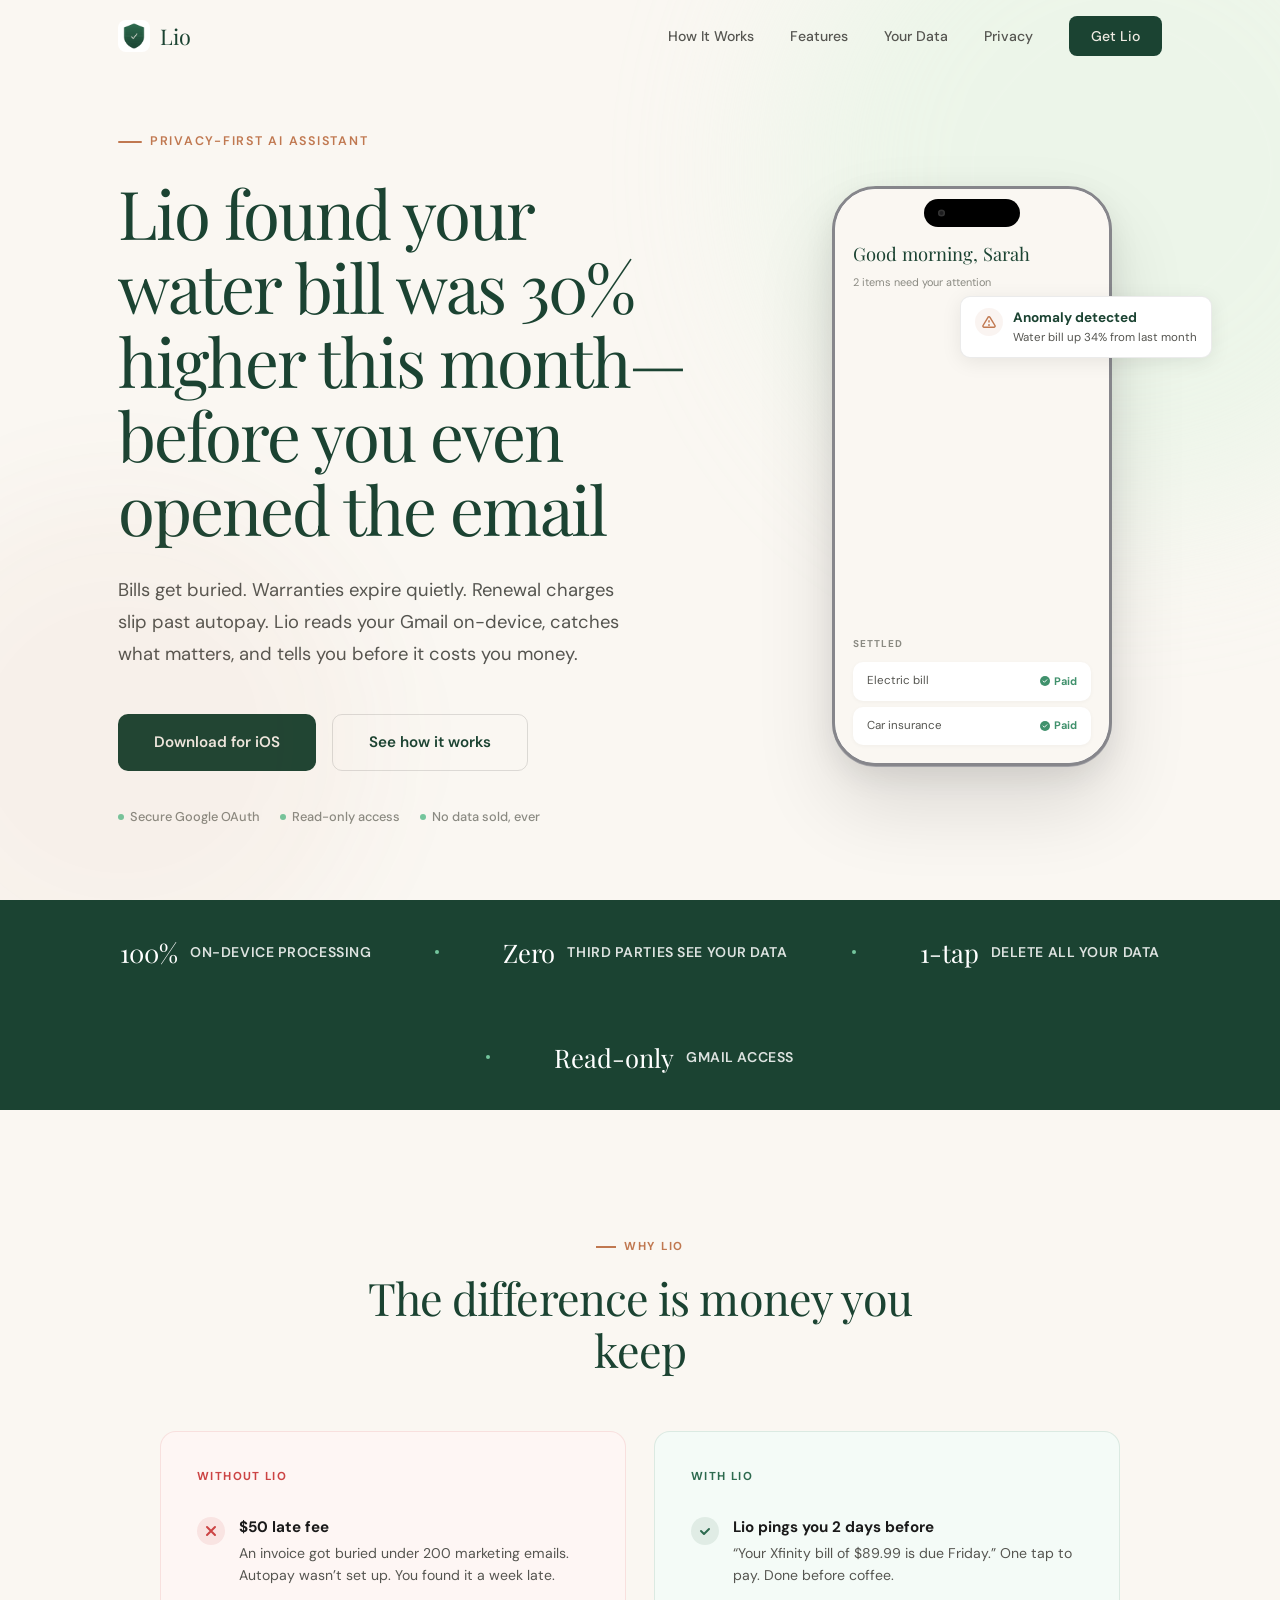
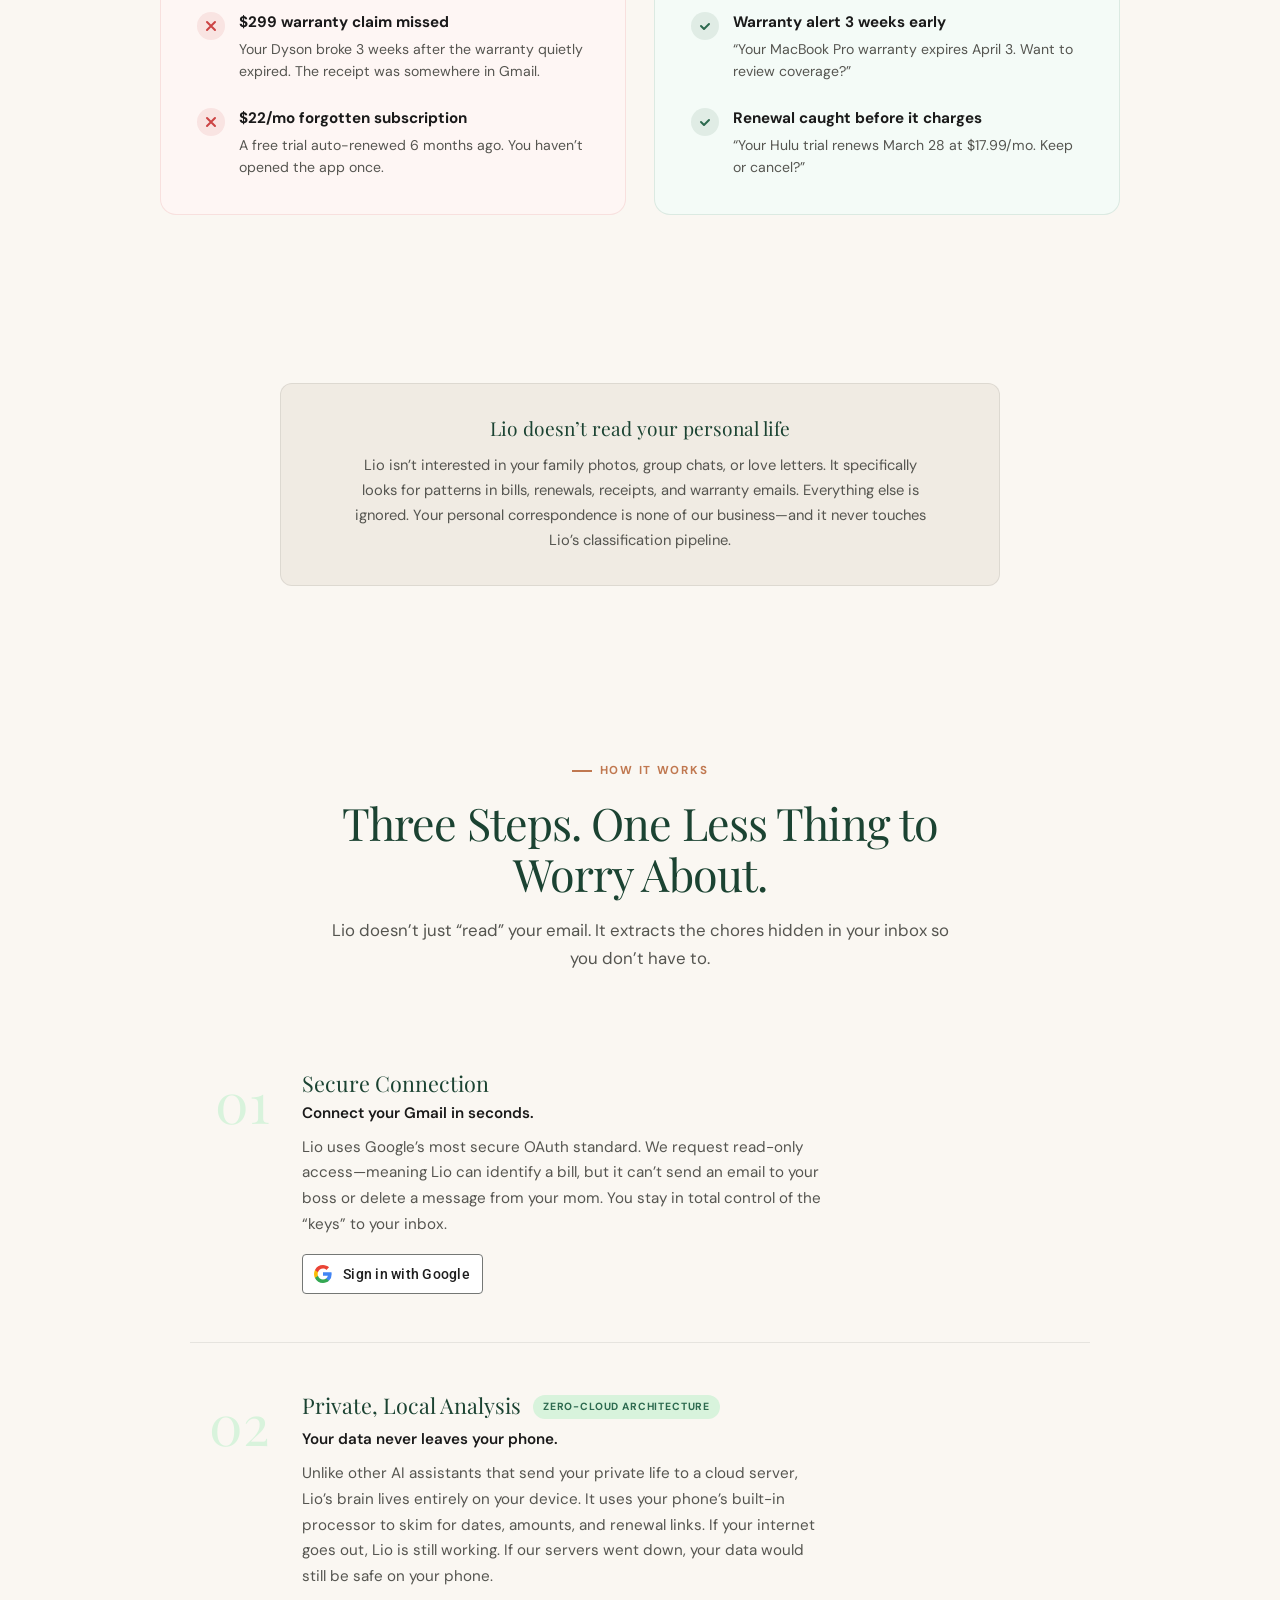
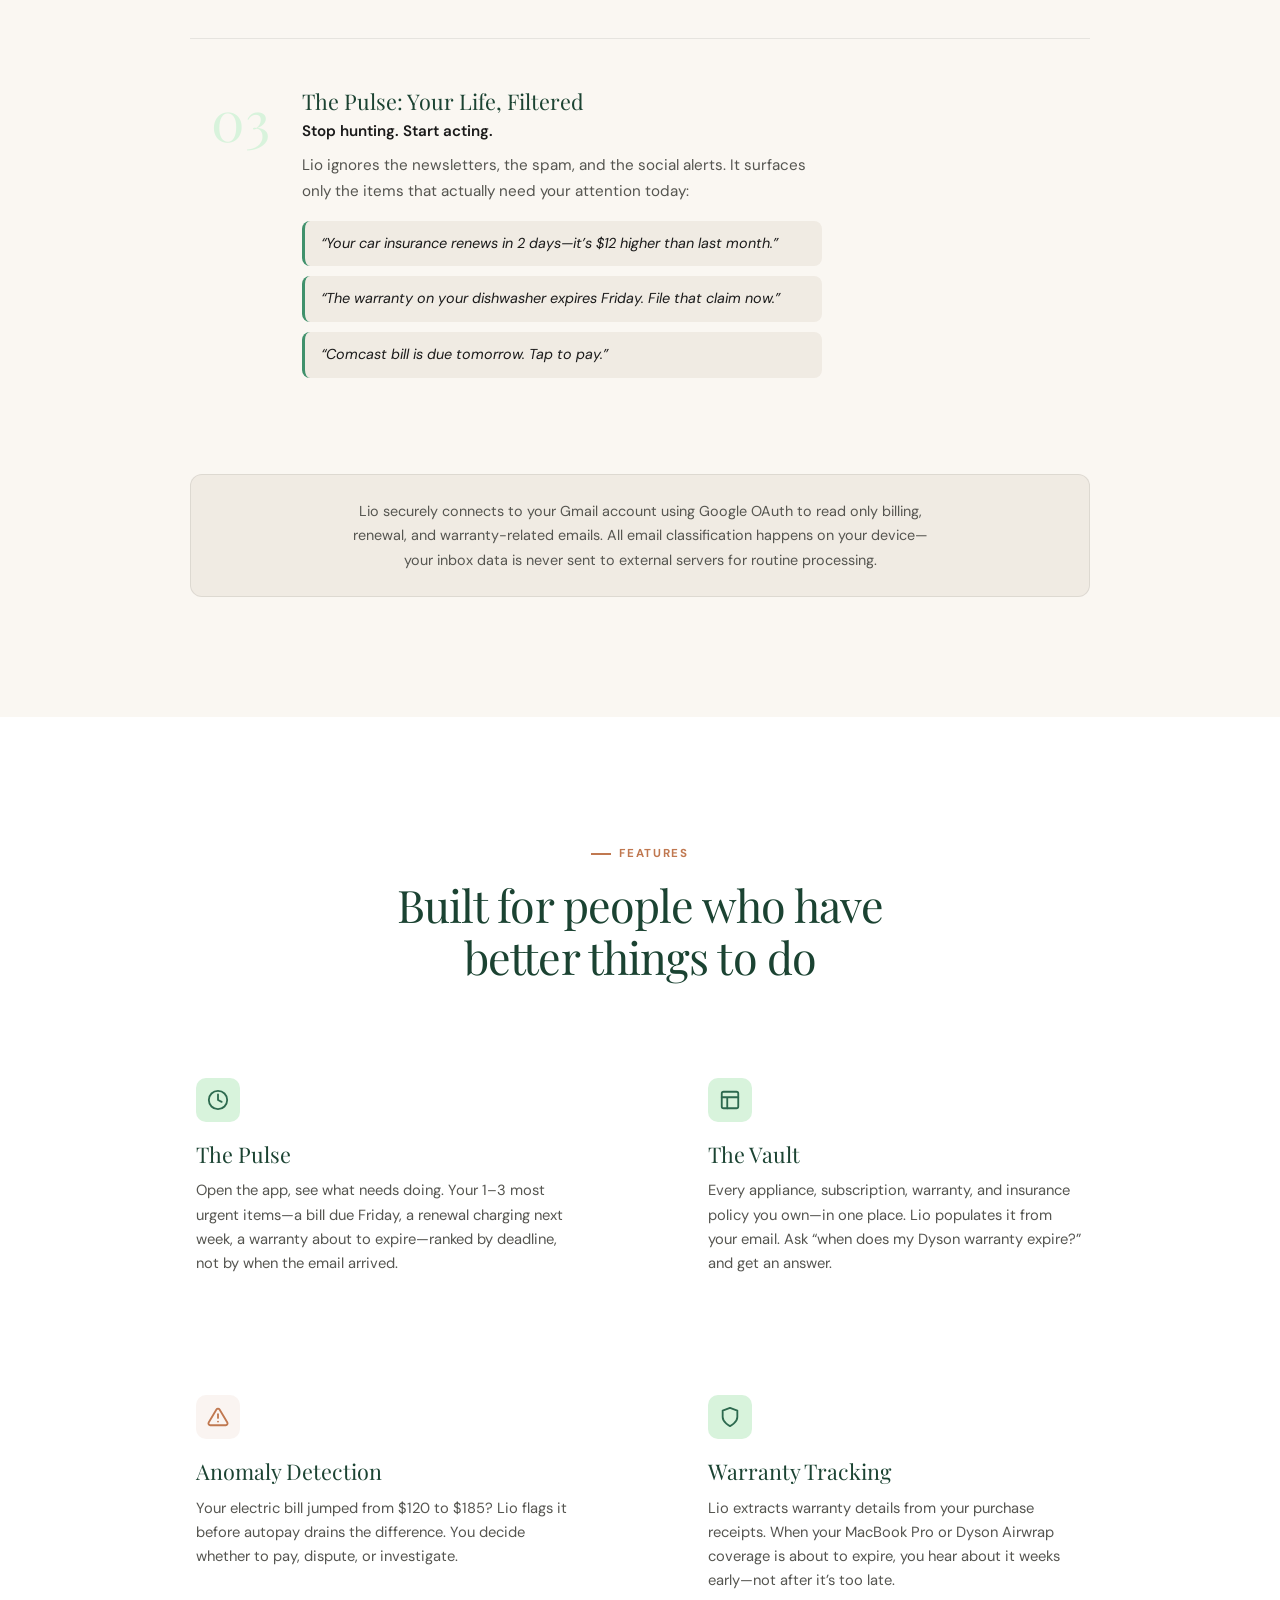
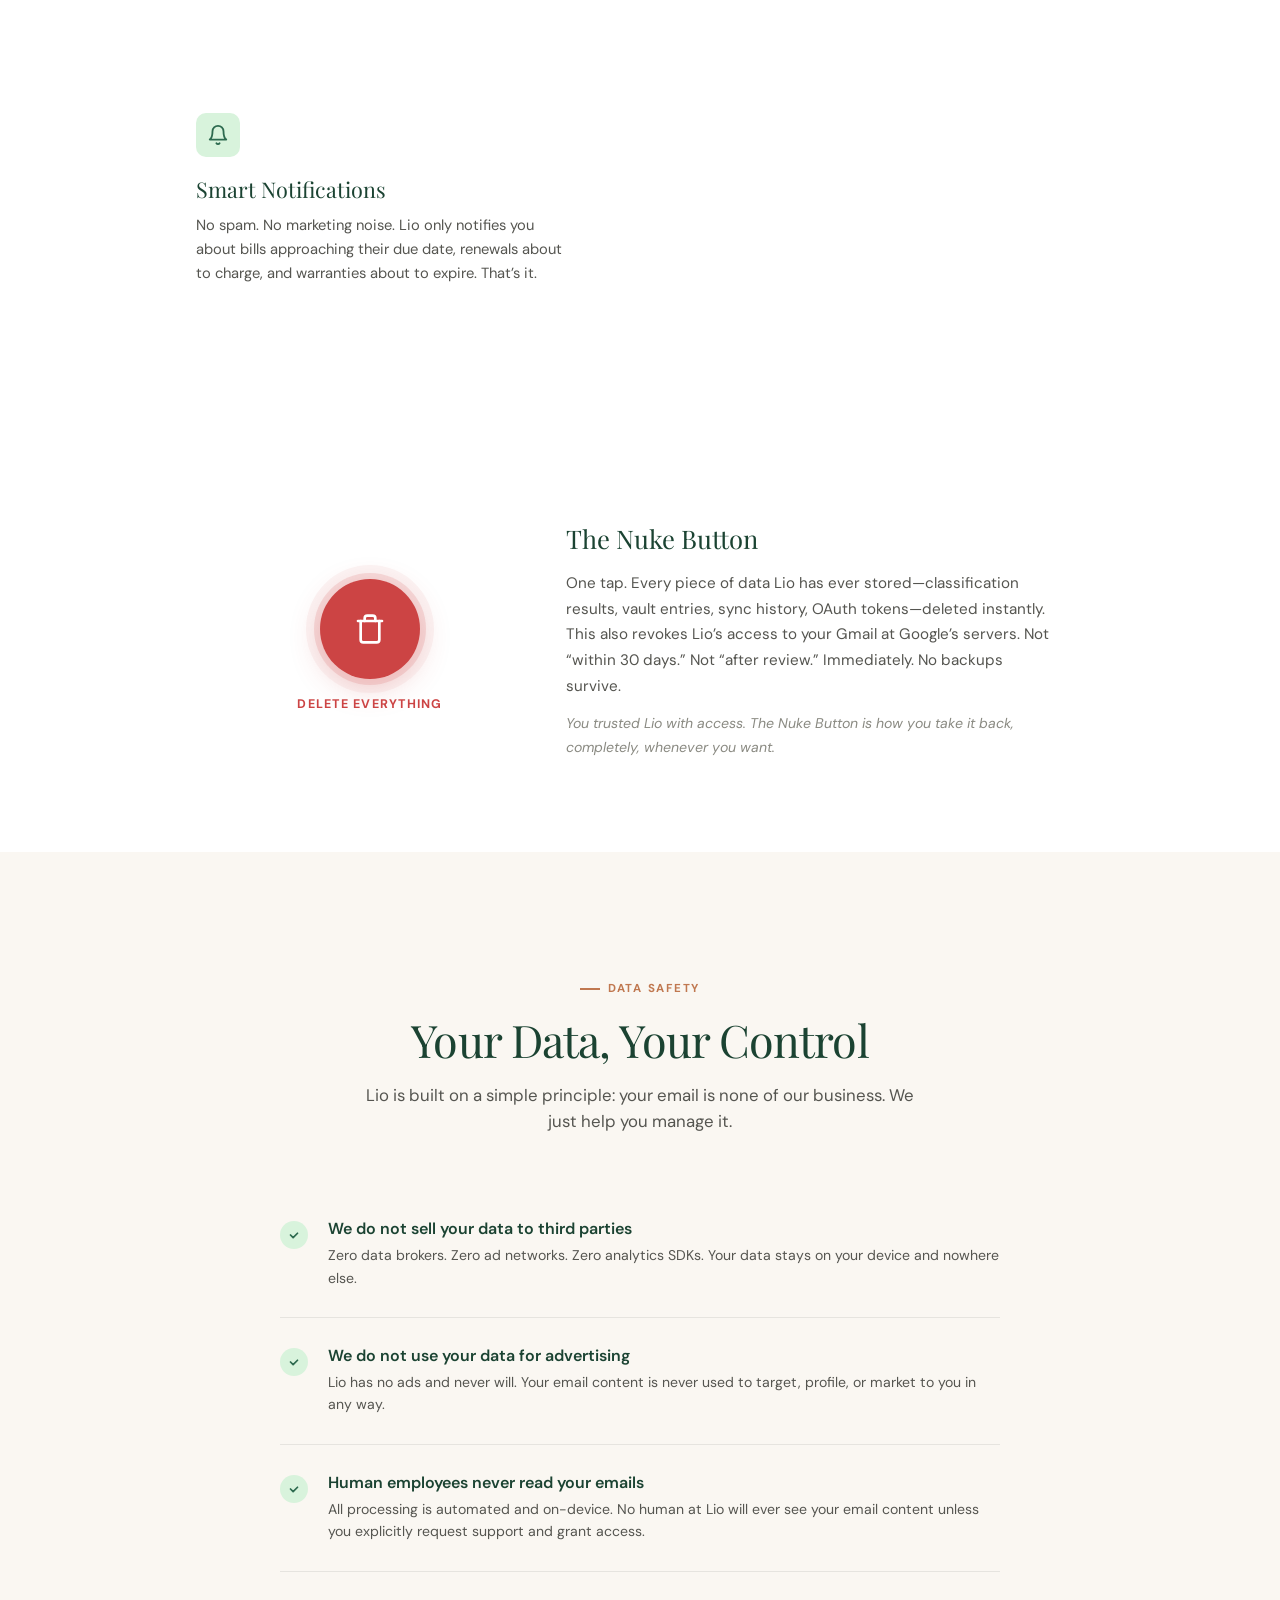
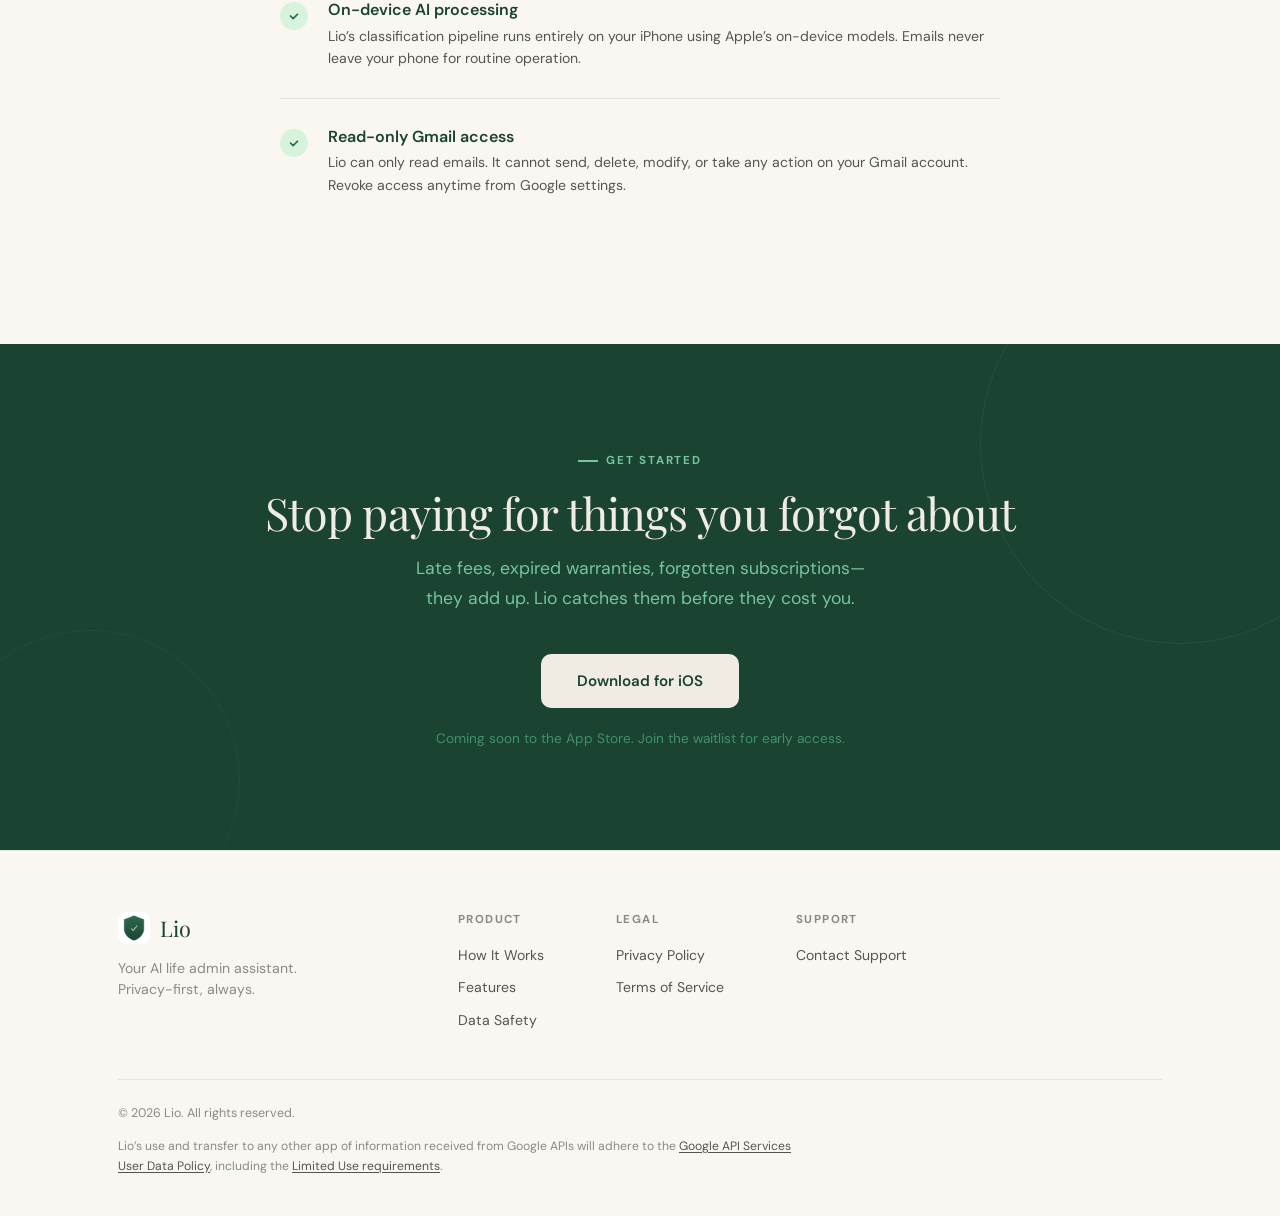
==== commit b51c0cc5: "Remove shield icons from stats bar — read as stray dots at small size White values + bold uppercase " ====
--- a/index.html
+++ b/index.html
@@ -127,25 +127,21 @@
       <div class="stats-track">
         <div class="stat-item">
           <span class="stat-val">100%</span>
-          <span class="stat-icon"><svg width="16" height="16" viewBox="0 0 16 16" fill="none"><path d="M8 1L2 4v4c0 3.5 2.6 6.8 6 7.5 3.4-.7 6-4 6-7.5V4L8 1z" fill="#74C69D"/></svg></span>
           <span class="stat-lbl">On-device processing</span>
         </div>
         <span class="stat-dot"></span>
         <div class="stat-item">
           <span class="stat-val">Zero</span>
-          <span class="stat-icon"><svg width="16" height="16" viewBox="0 0 16 16" fill="none"><path d="M8 1L2 4v4c0 3.5 2.6 6.8 6 7.5 3.4-.7 6-4 6-7.5V4L8 1z" fill="#74C69D"/></svg></span>
           <span class="stat-lbl">Third parties see your data</span>
         </div>
         <span class="stat-dot"></span>
         <div class="stat-item">
           <span class="stat-val">1-tap</span>
-          <span class="stat-icon"><svg width="16" height="16" viewBox="0 0 16 16" fill="none"><path d="M8 1L2 4v4c0 3.5 2.6 6.8 6 7.5 3.4-.7 6-4 6-7.5V4L8 1z" fill="#74C69D"/></svg></span>
           <span class="stat-lbl">Delete all your data</span>
         </div>
         <span class="stat-dot"></span>
         <div class="stat-item">
           <span class="stat-val">Read-only</span>
-          <span class="stat-icon"><svg width="16" height="16" viewBox="0 0 16 16" fill="none"><path d="M8 1L2 4v4c0 3.5 2.6 6.8 6 7.5 3.4-.7 6-4 6-7.5V4L8 1z" fill="#74C69D"/></svg></span>
           <span class="stat-lbl">Gmail access</span>
         </div>
       </div>
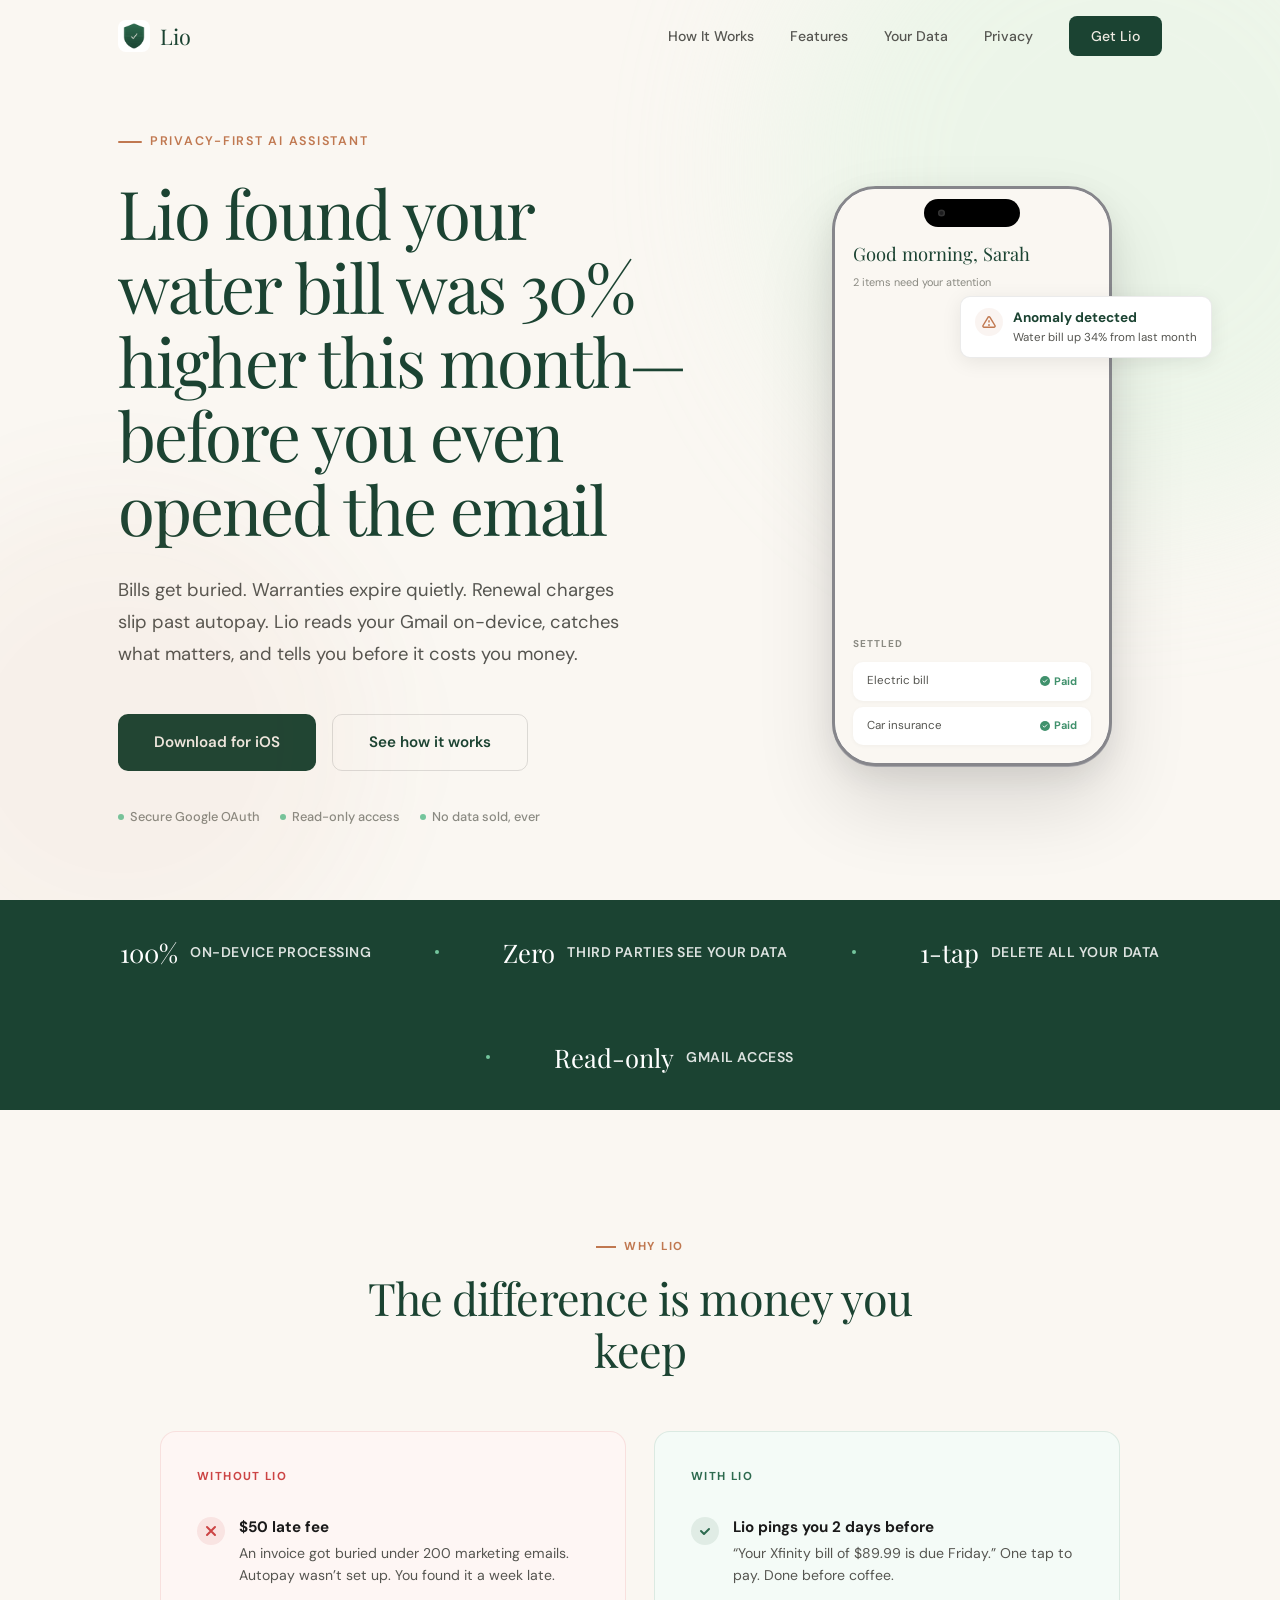
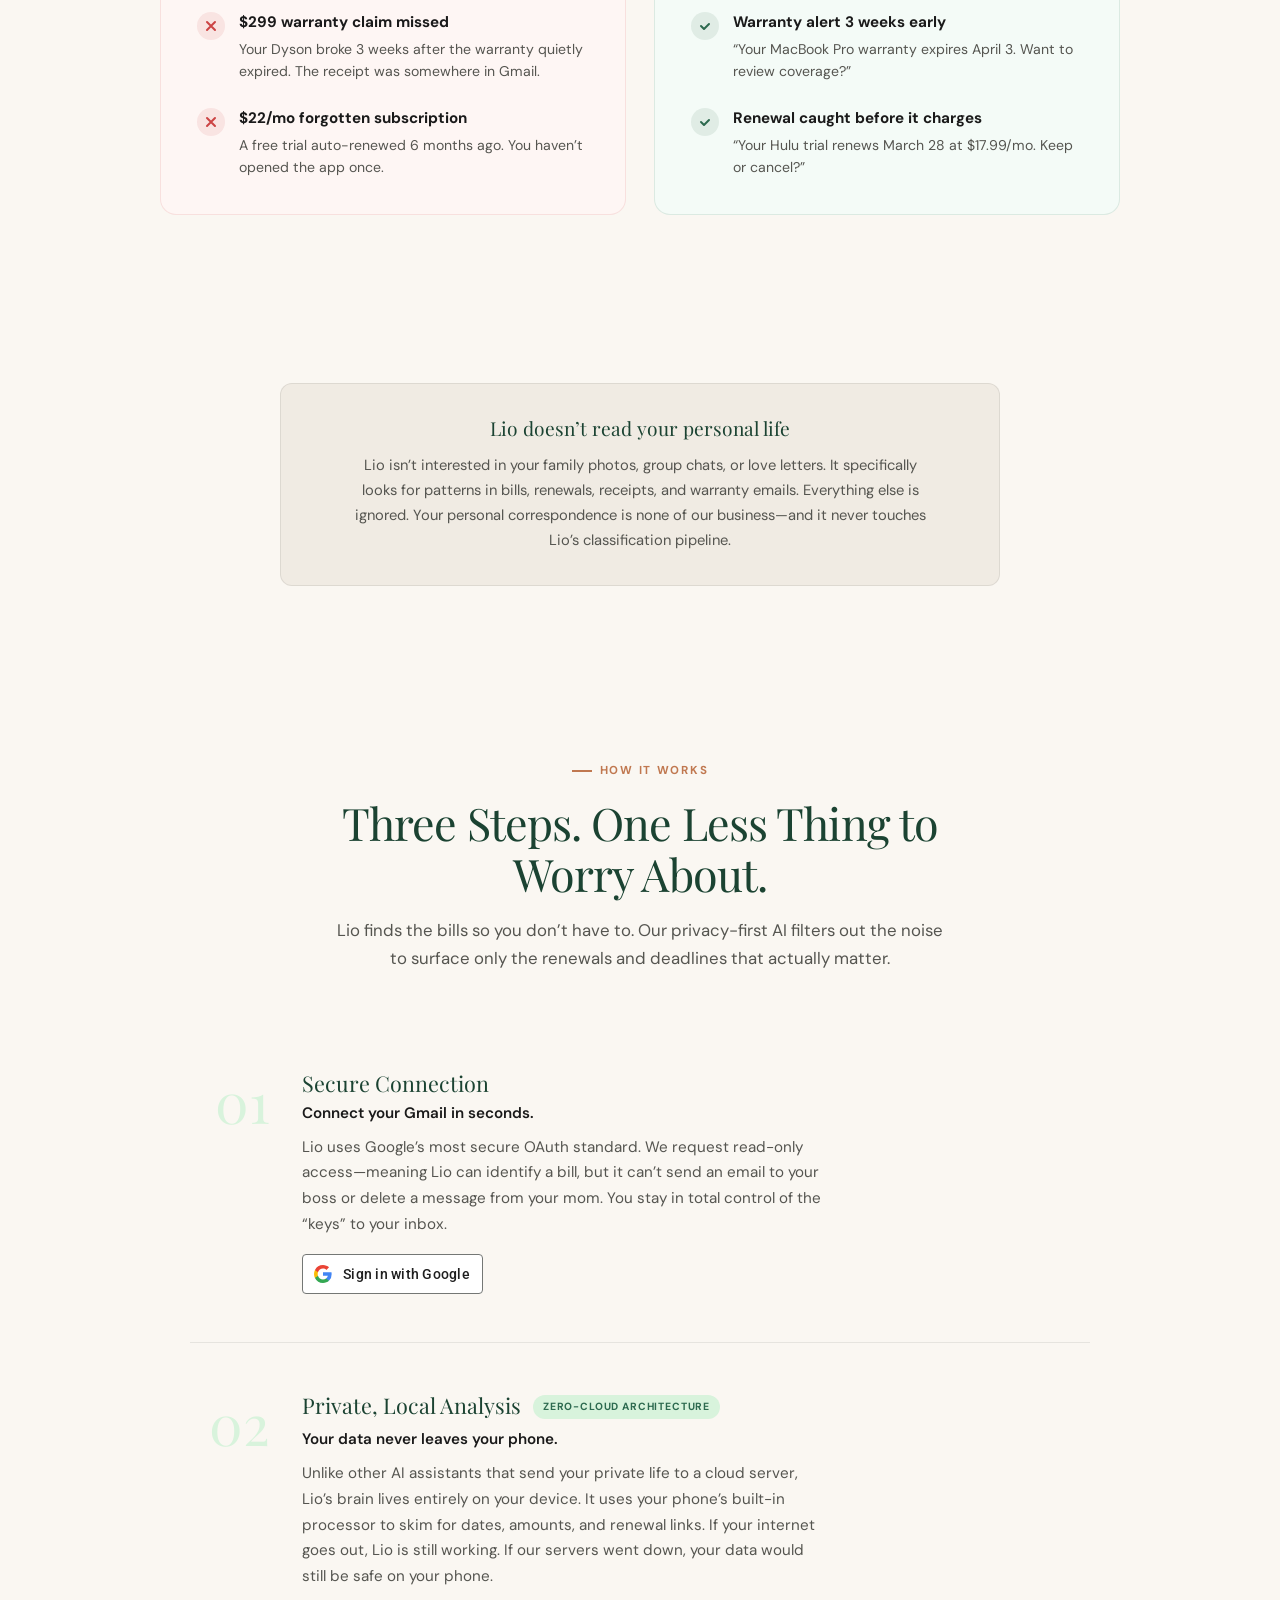
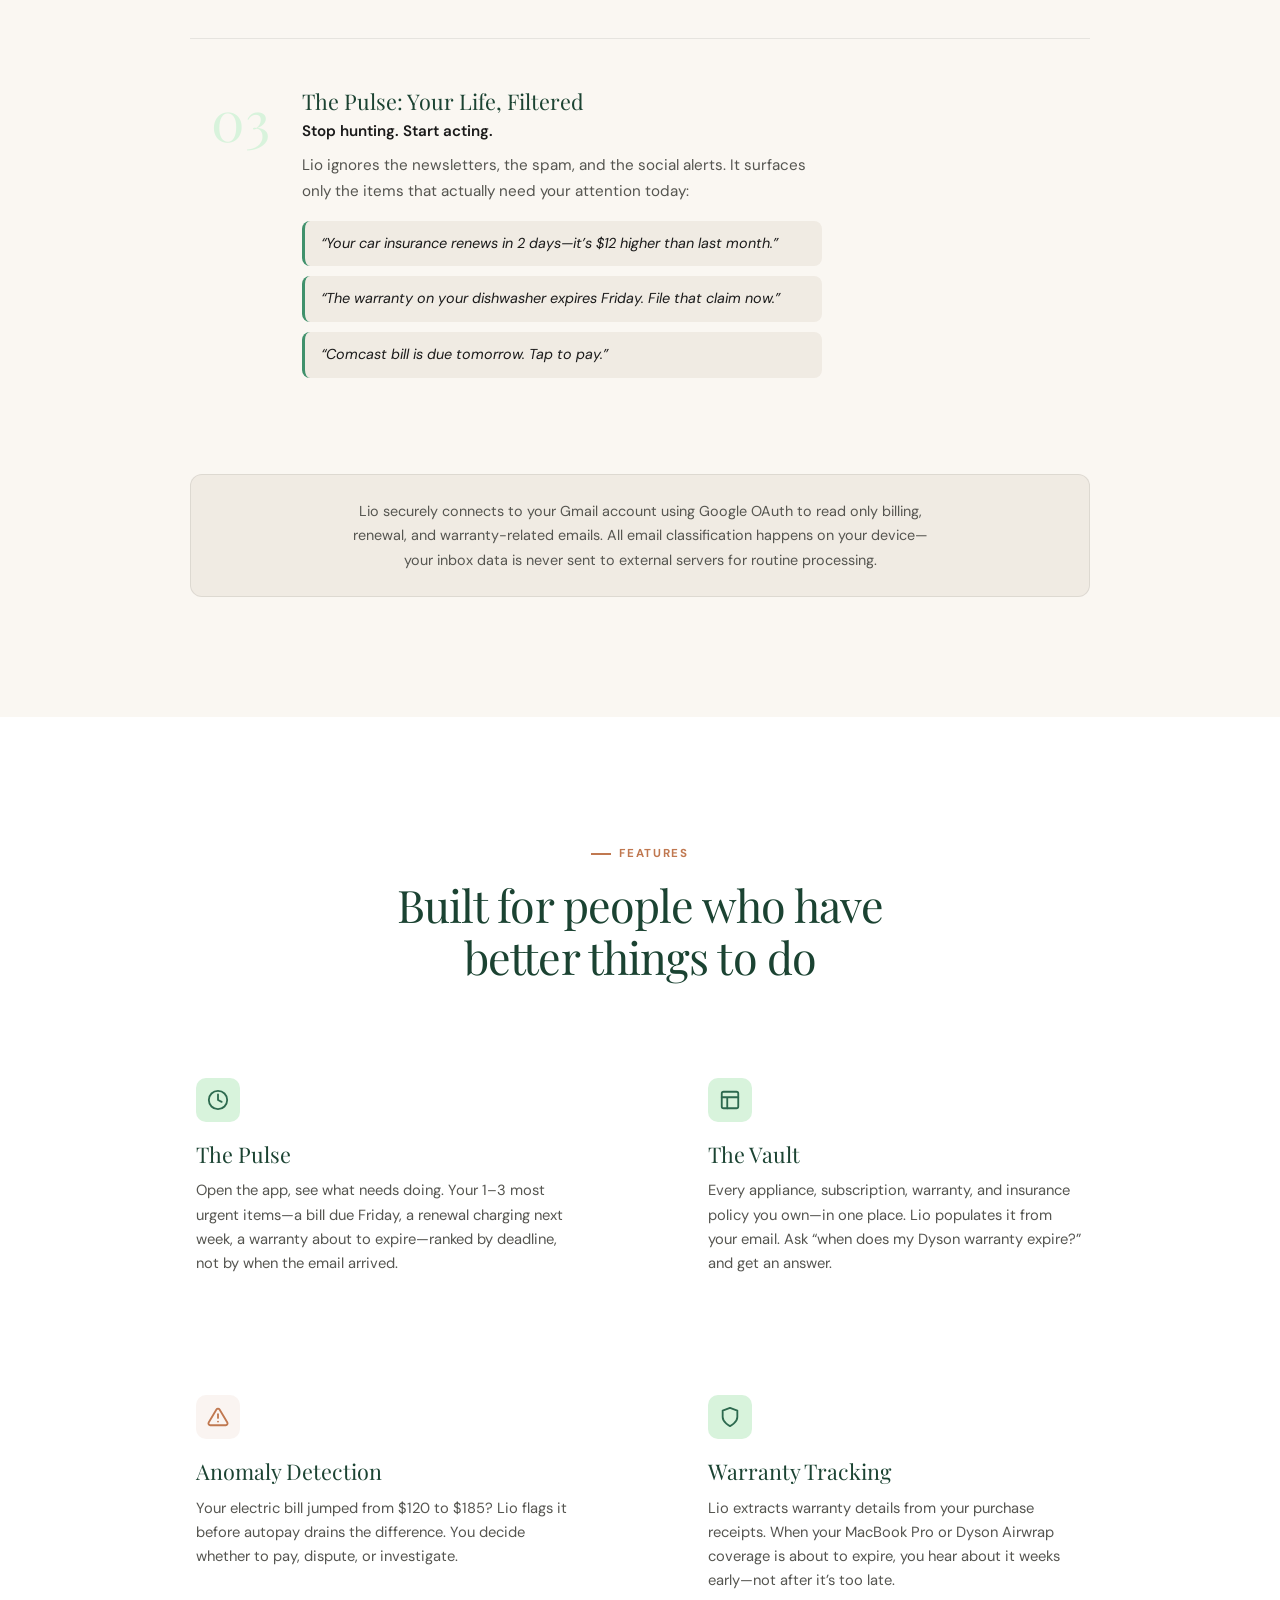
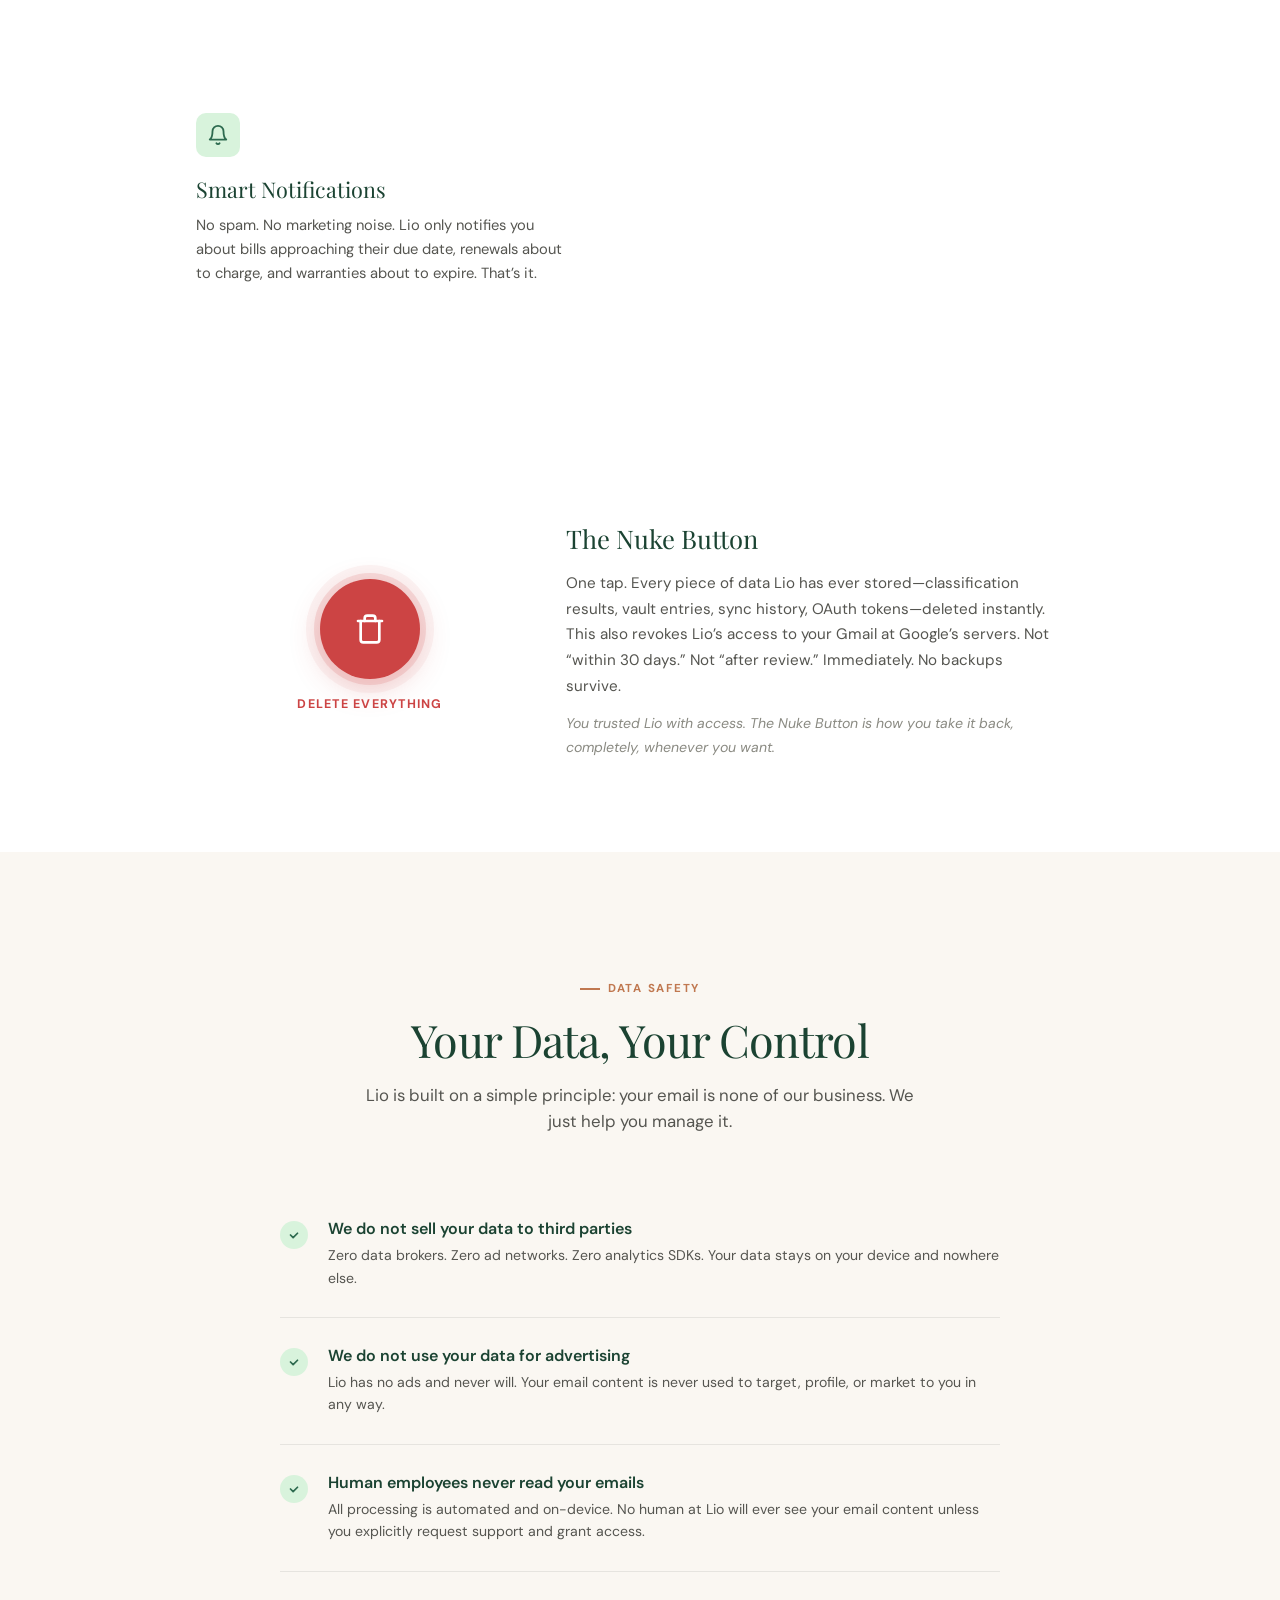
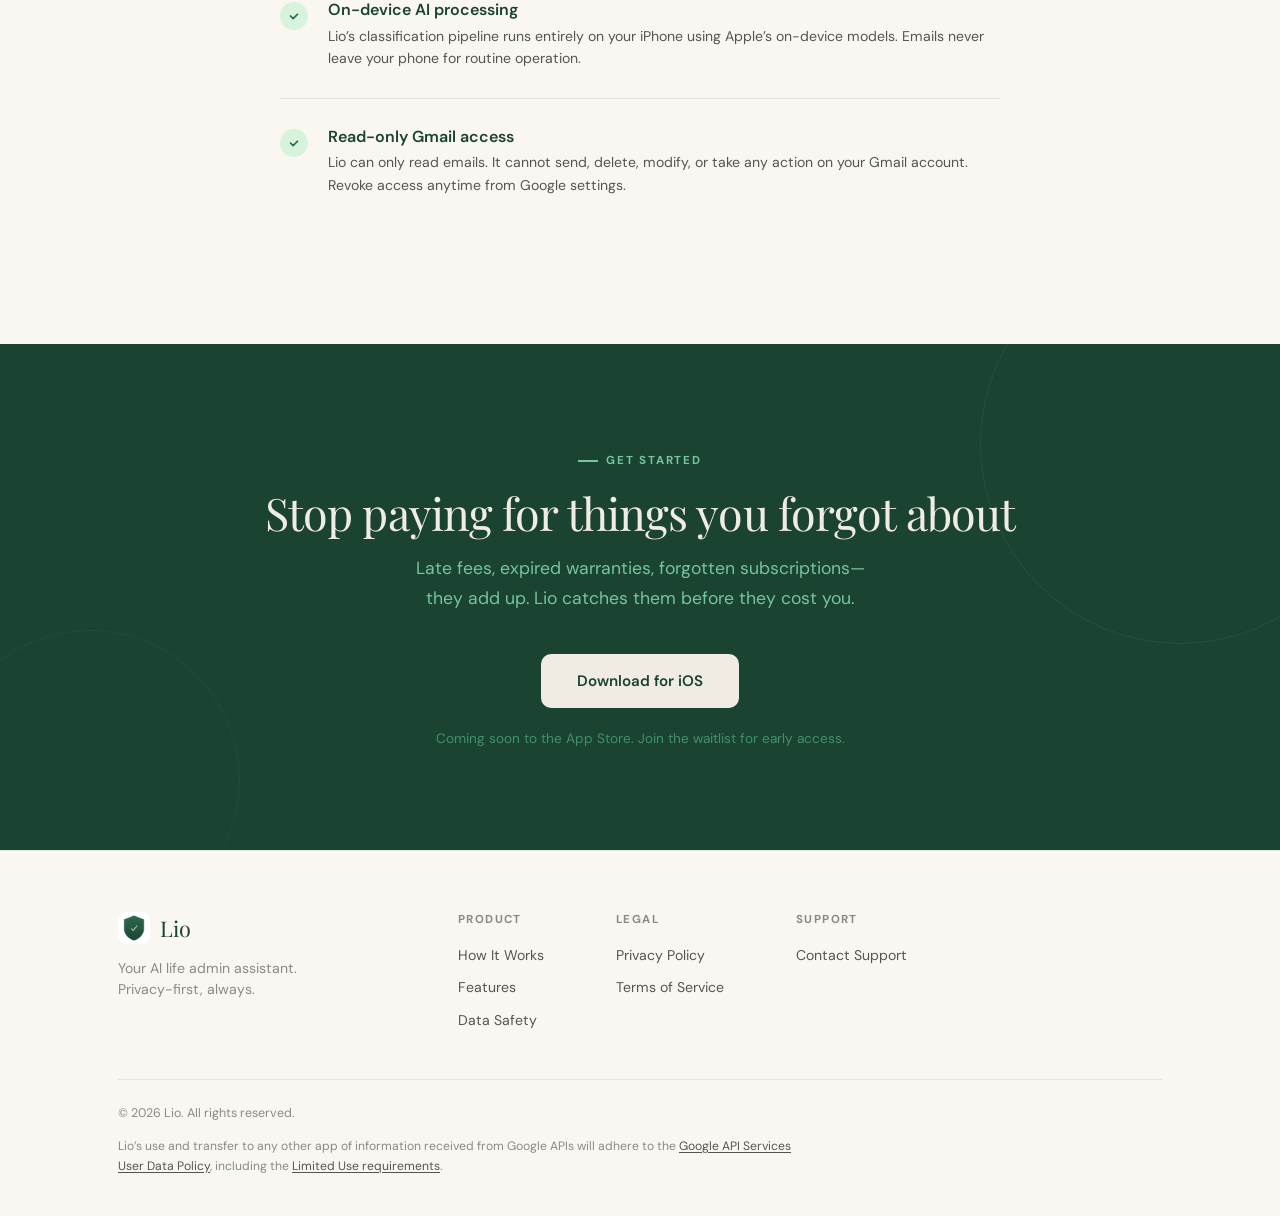
==== commit 14c1eb95: "Fix How It Works subheading: remove "read/extract" privacy-negative language Replaced "doesn't just " ====
--- a/index.html
+++ b/index.html
@@ -242,7 +242,7 @@
       <div class="container-narrow" style="text-align:center; margin-bottom: 48px;">
         <span class="section-label reveal">How it works</span>
         <h2 class="reveal">Three Steps. One Less Thing to Worry About.</h2>
-        <p class="reveal" style="color:var(--text-mid); font-size:1.05rem; margin-top:16px; line-height:1.7;">Lio doesn&rsquo;t just &ldquo;read&rdquo; your email. It extracts the chores hidden in your inbox so you don&rsquo;t have to.</p>
+        <p class="reveal" style="color:var(--text-mid); font-size:1.05rem; margin-top:16px; line-height:1.7;">Lio finds the bills so you don&rsquo;t have to. Our privacy-first AI filters out the noise to surface only the renewals and deadlines that actually matter.</p>
       </div>
 
       <div class="hiw-steps">
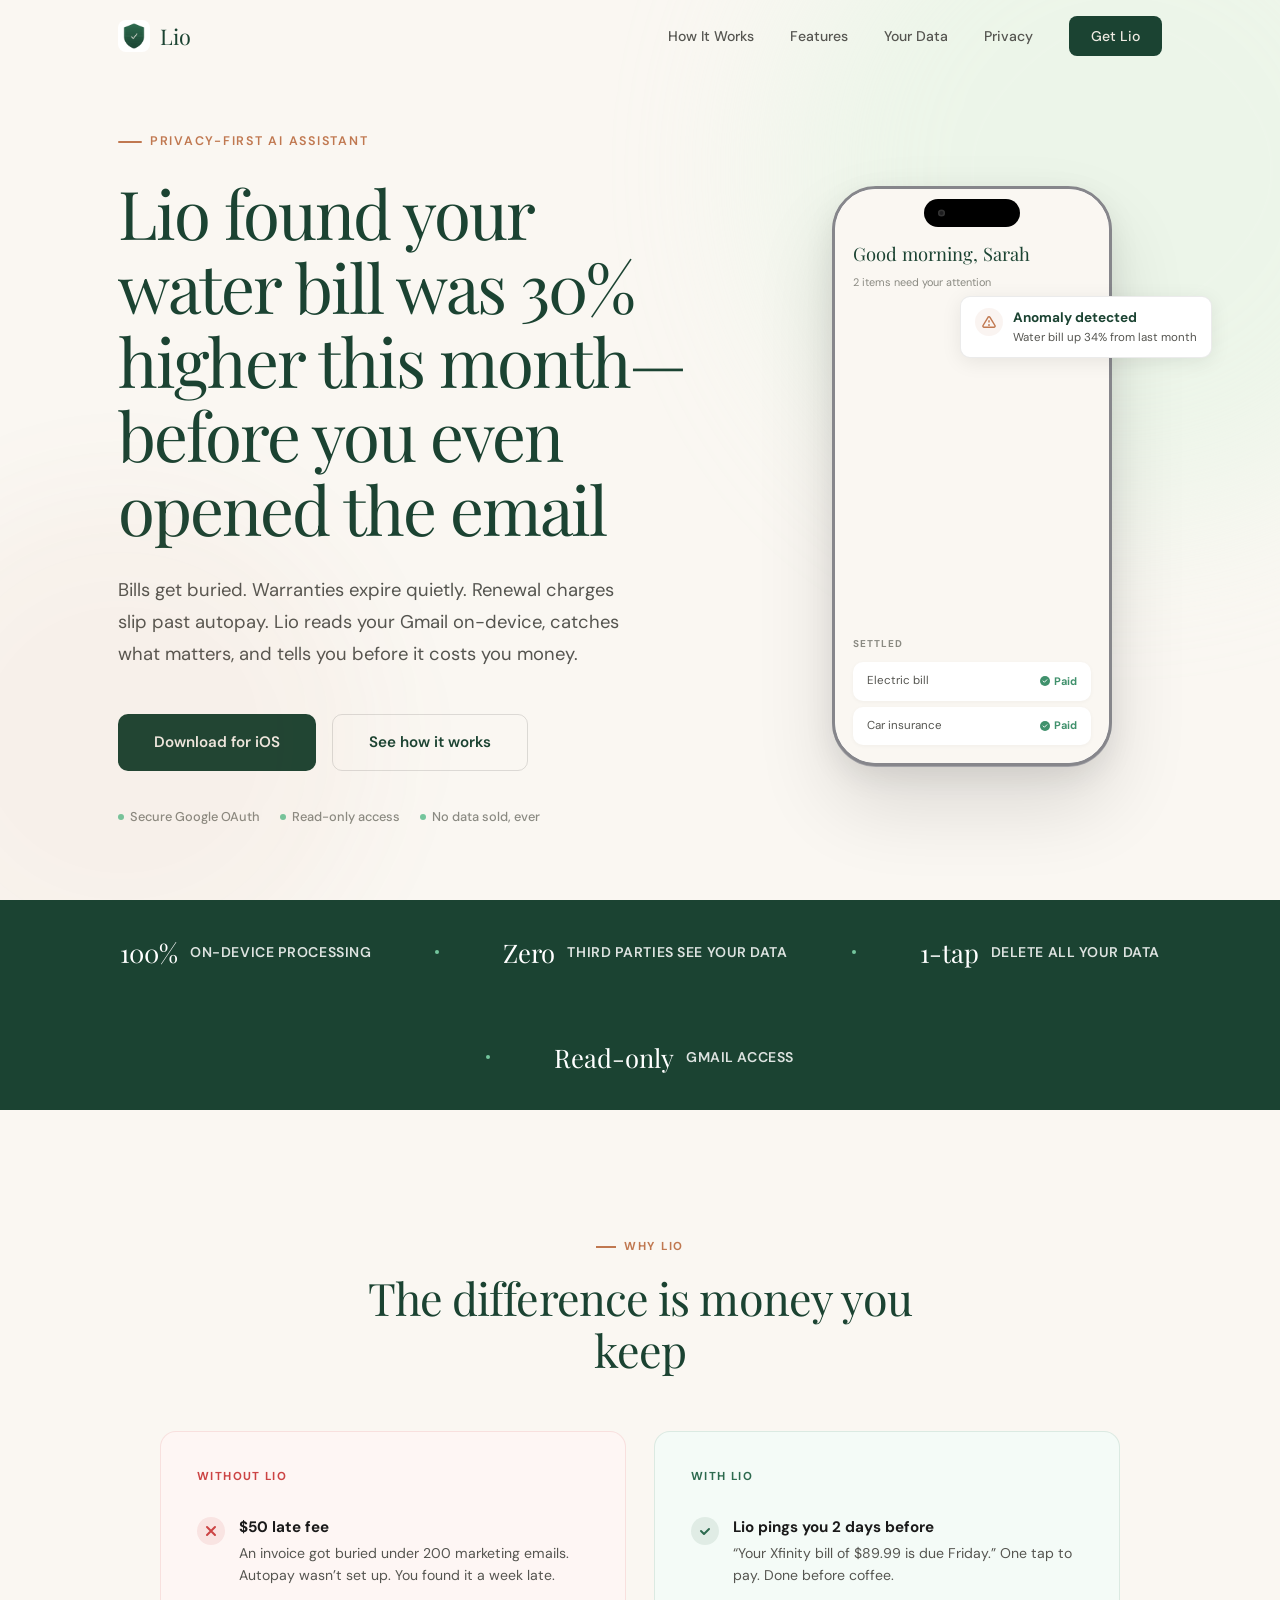
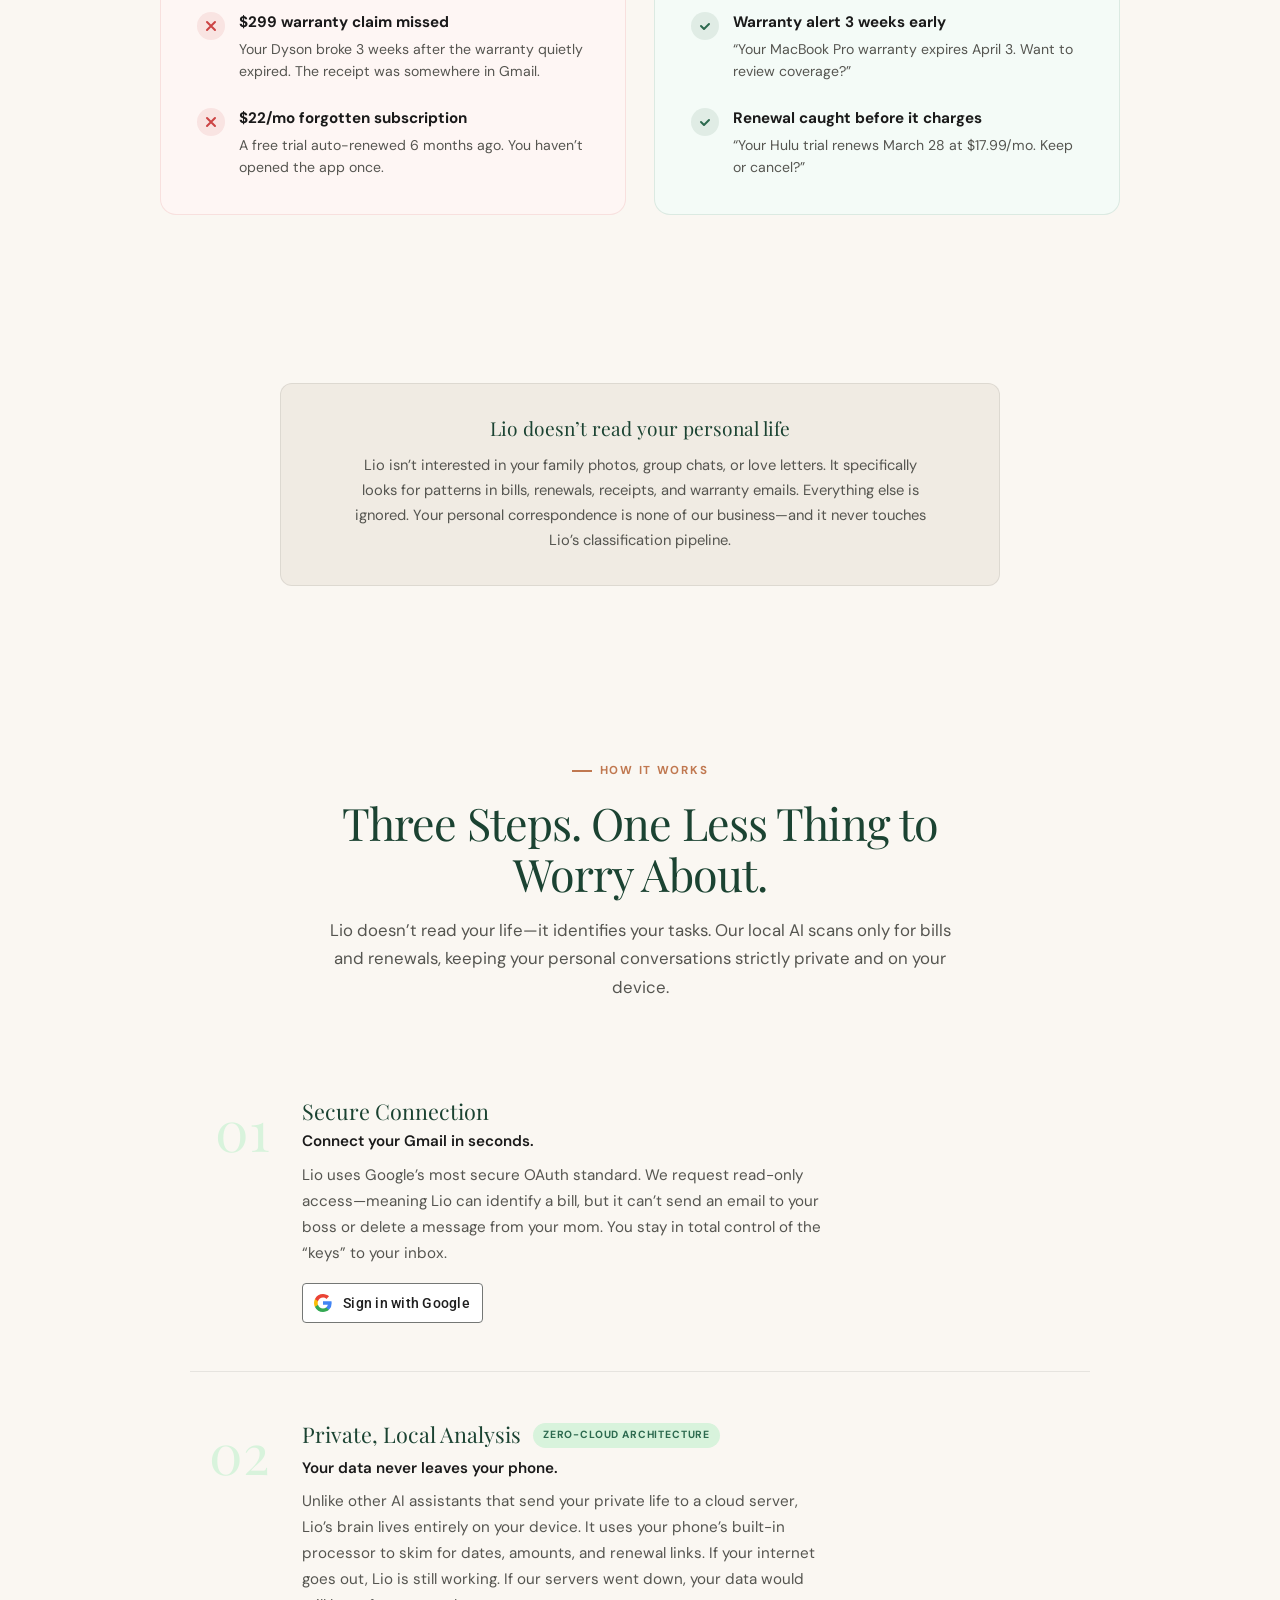
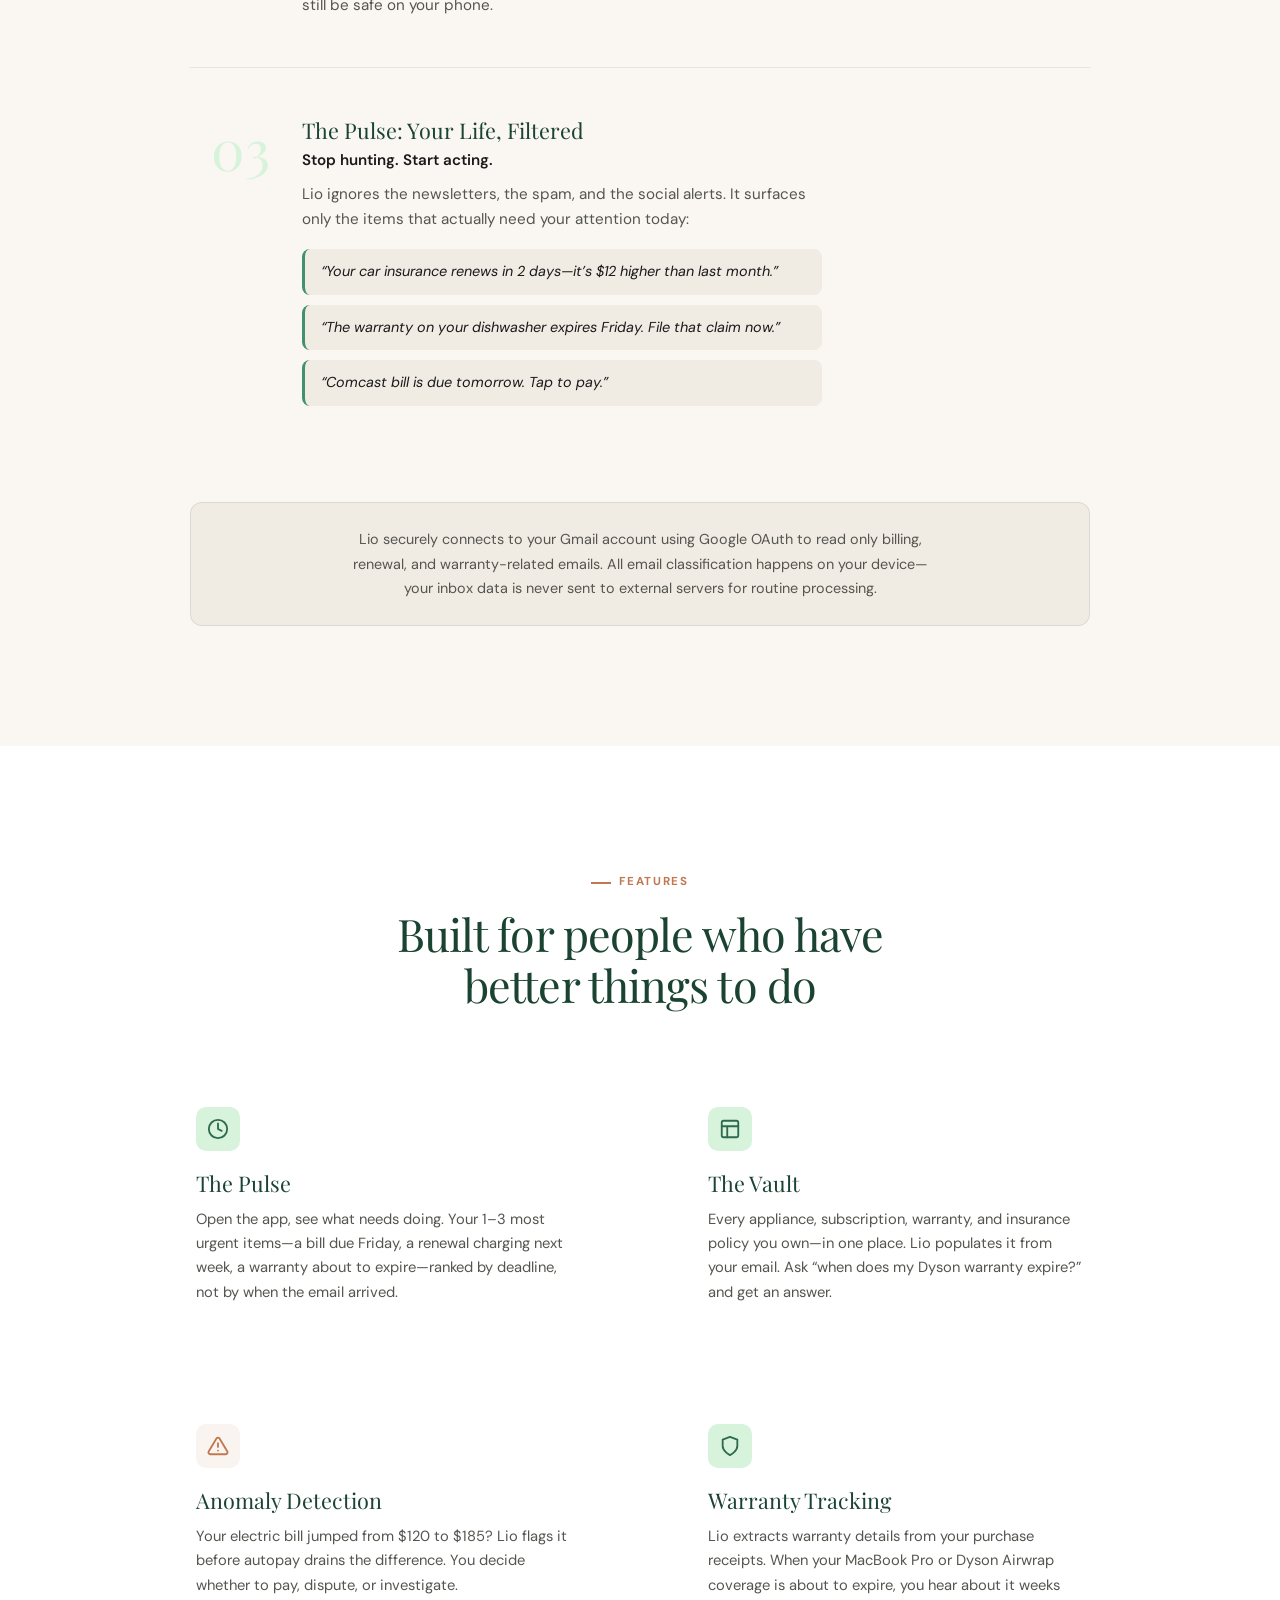
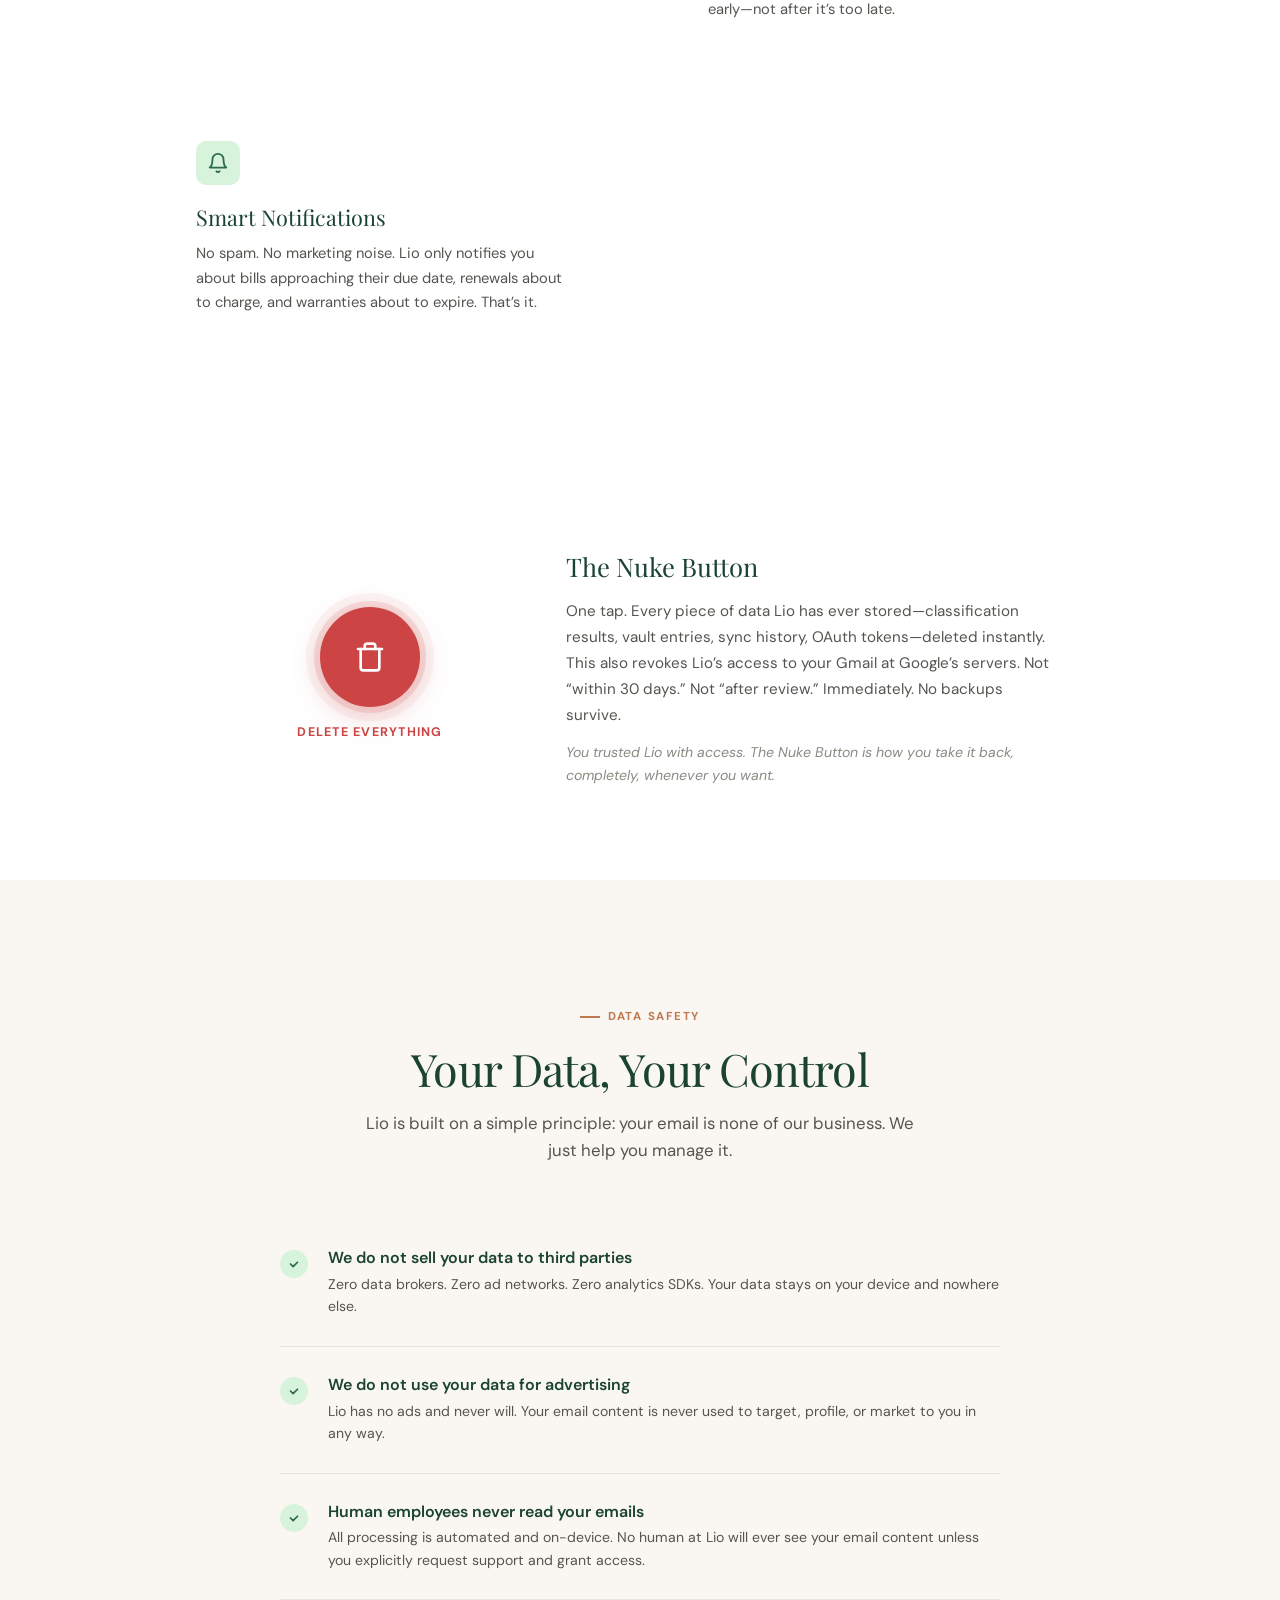
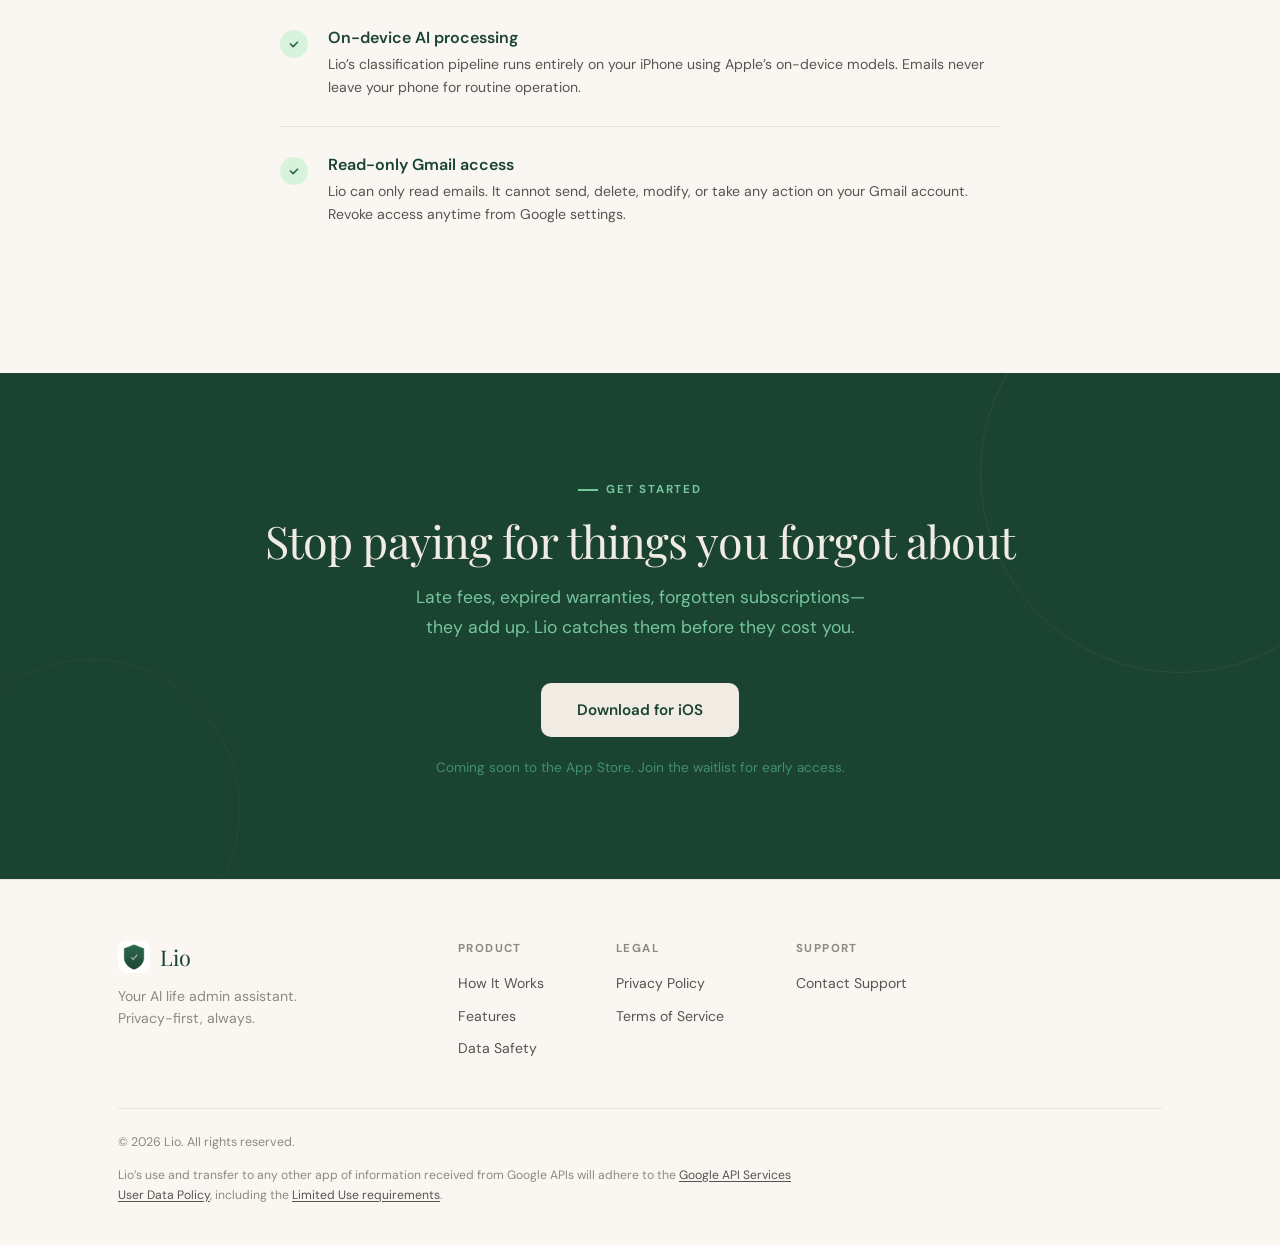
==== commit aa1eea6e: "Switch How It Works subheading to Option A: "doesn't read your life" Stronger emotional contrast: li" ====
--- a/index.html
+++ b/index.html
@@ -242,7 +242,7 @@
       <div class="container-narrow" style="text-align:center; margin-bottom: 48px;">
         <span class="section-label reveal">How it works</span>
         <h2 class="reveal">Three Steps. One Less Thing to Worry About.</h2>
-        <p class="reveal" style="color:var(--text-mid); font-size:1.05rem; margin-top:16px; line-height:1.7;">Lio finds the bills so you don&rsquo;t have to. Our privacy-first AI filters out the noise to surface only the renewals and deadlines that actually matter.</p>
+        <p class="reveal" style="color:var(--text-mid); font-size:1.05rem; margin-top:16px; line-height:1.7;">Lio doesn&rsquo;t read your life&mdash;it identifies your tasks. Our local AI scans only for bills and renewals, keeping your personal conversations strictly private and on your device.</p>
       </div>
 
       <div class="hiw-steps">
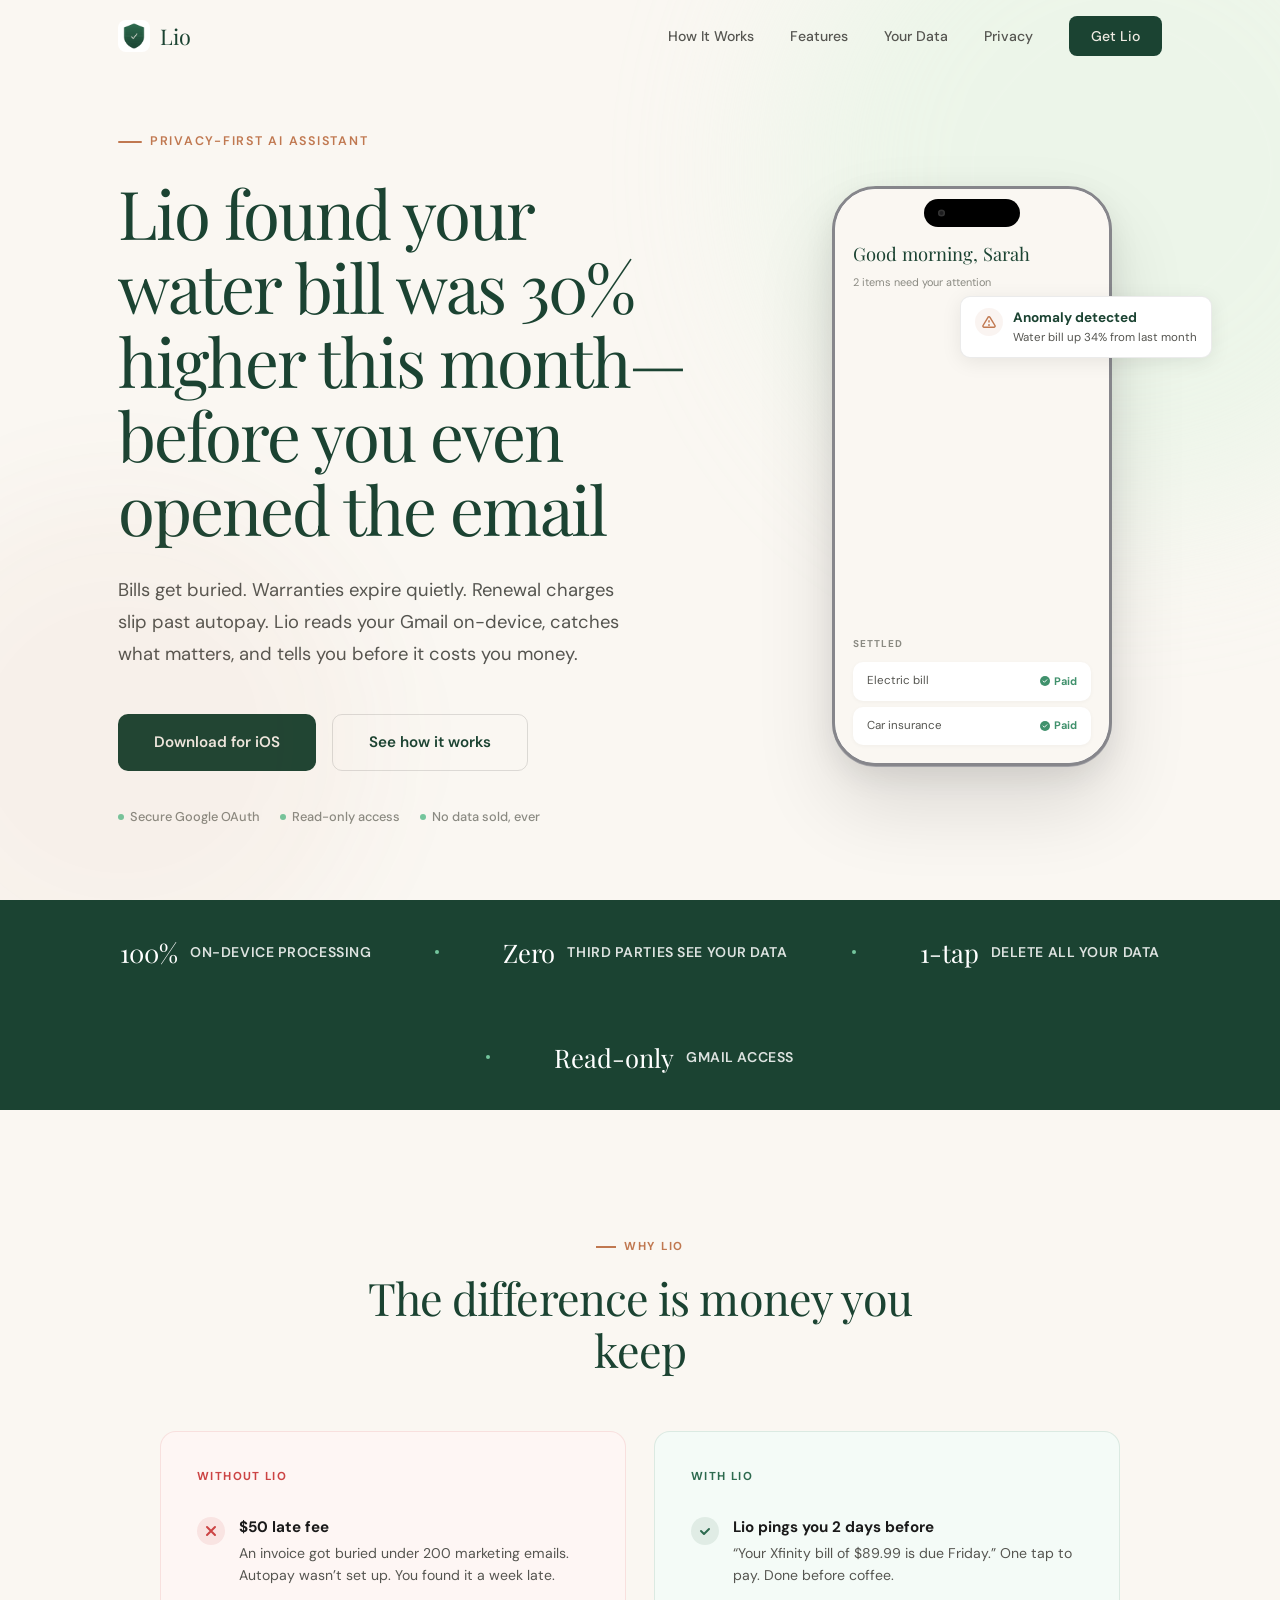
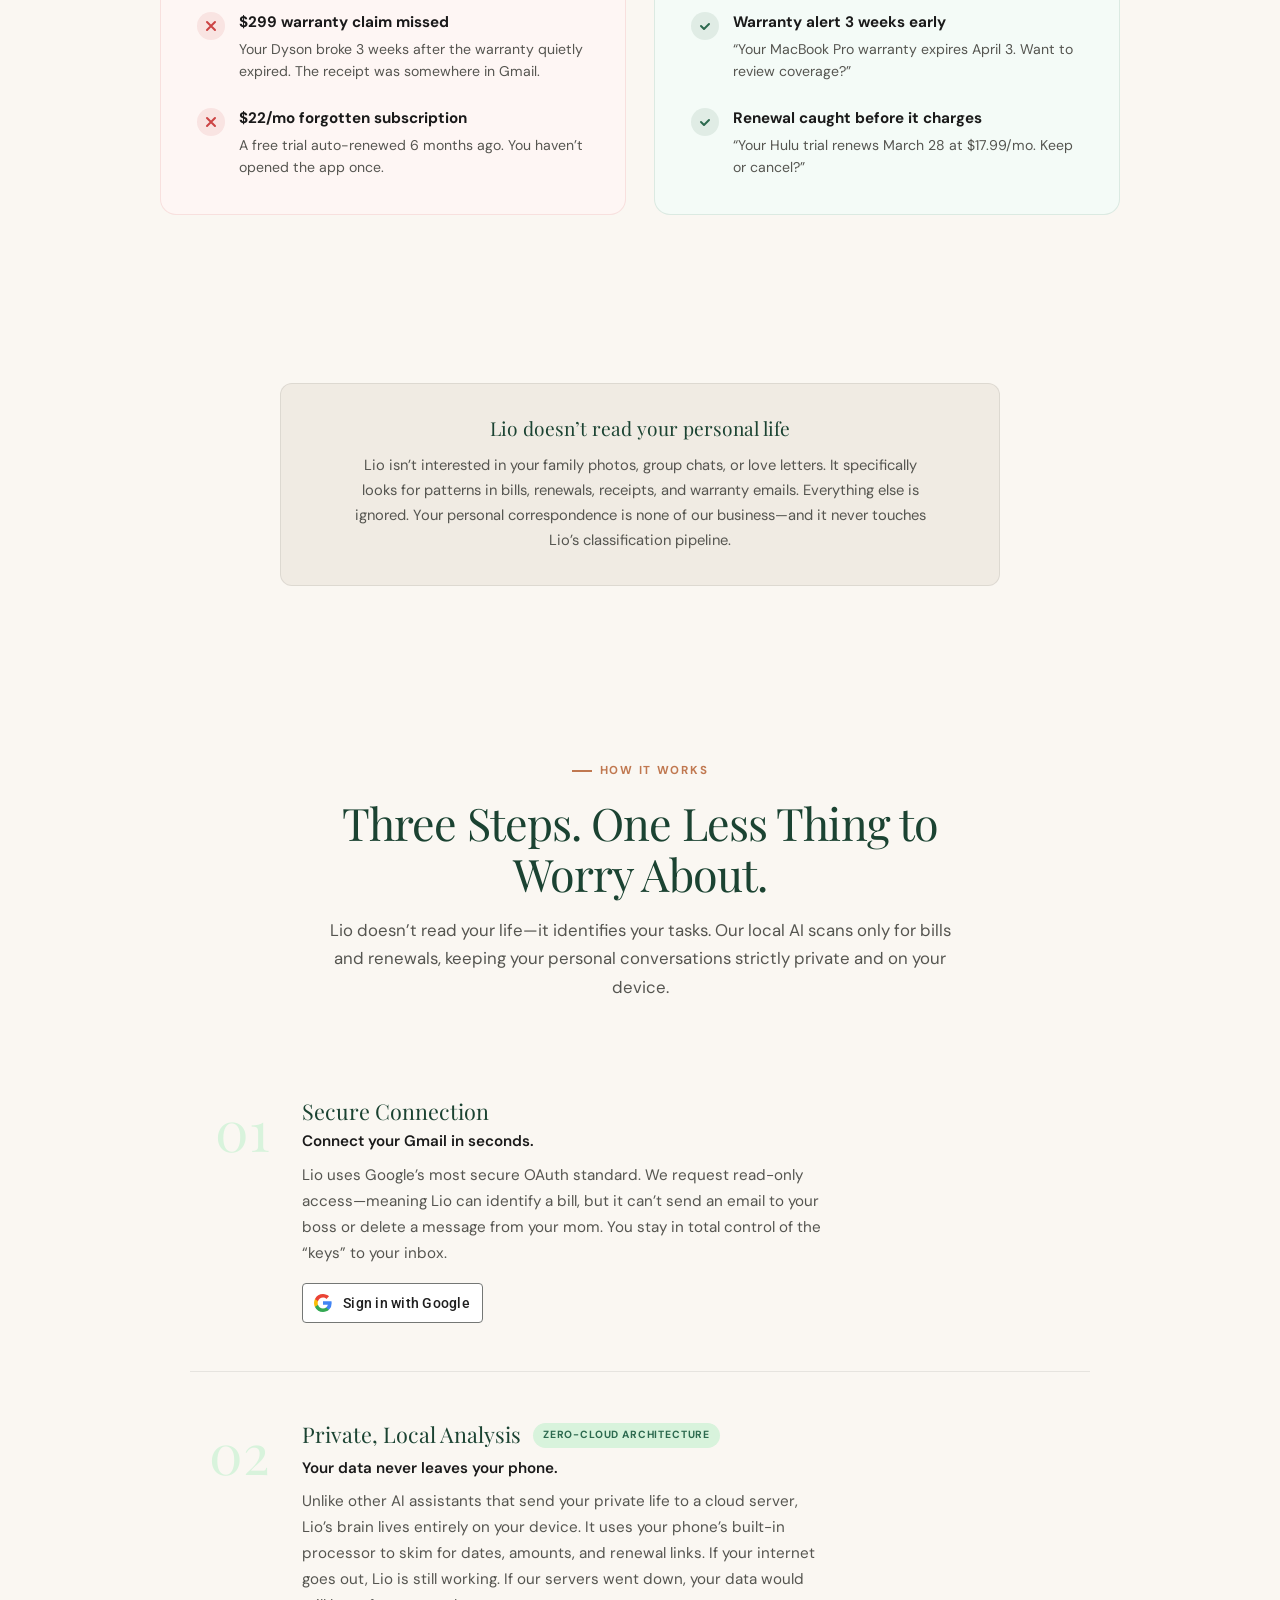
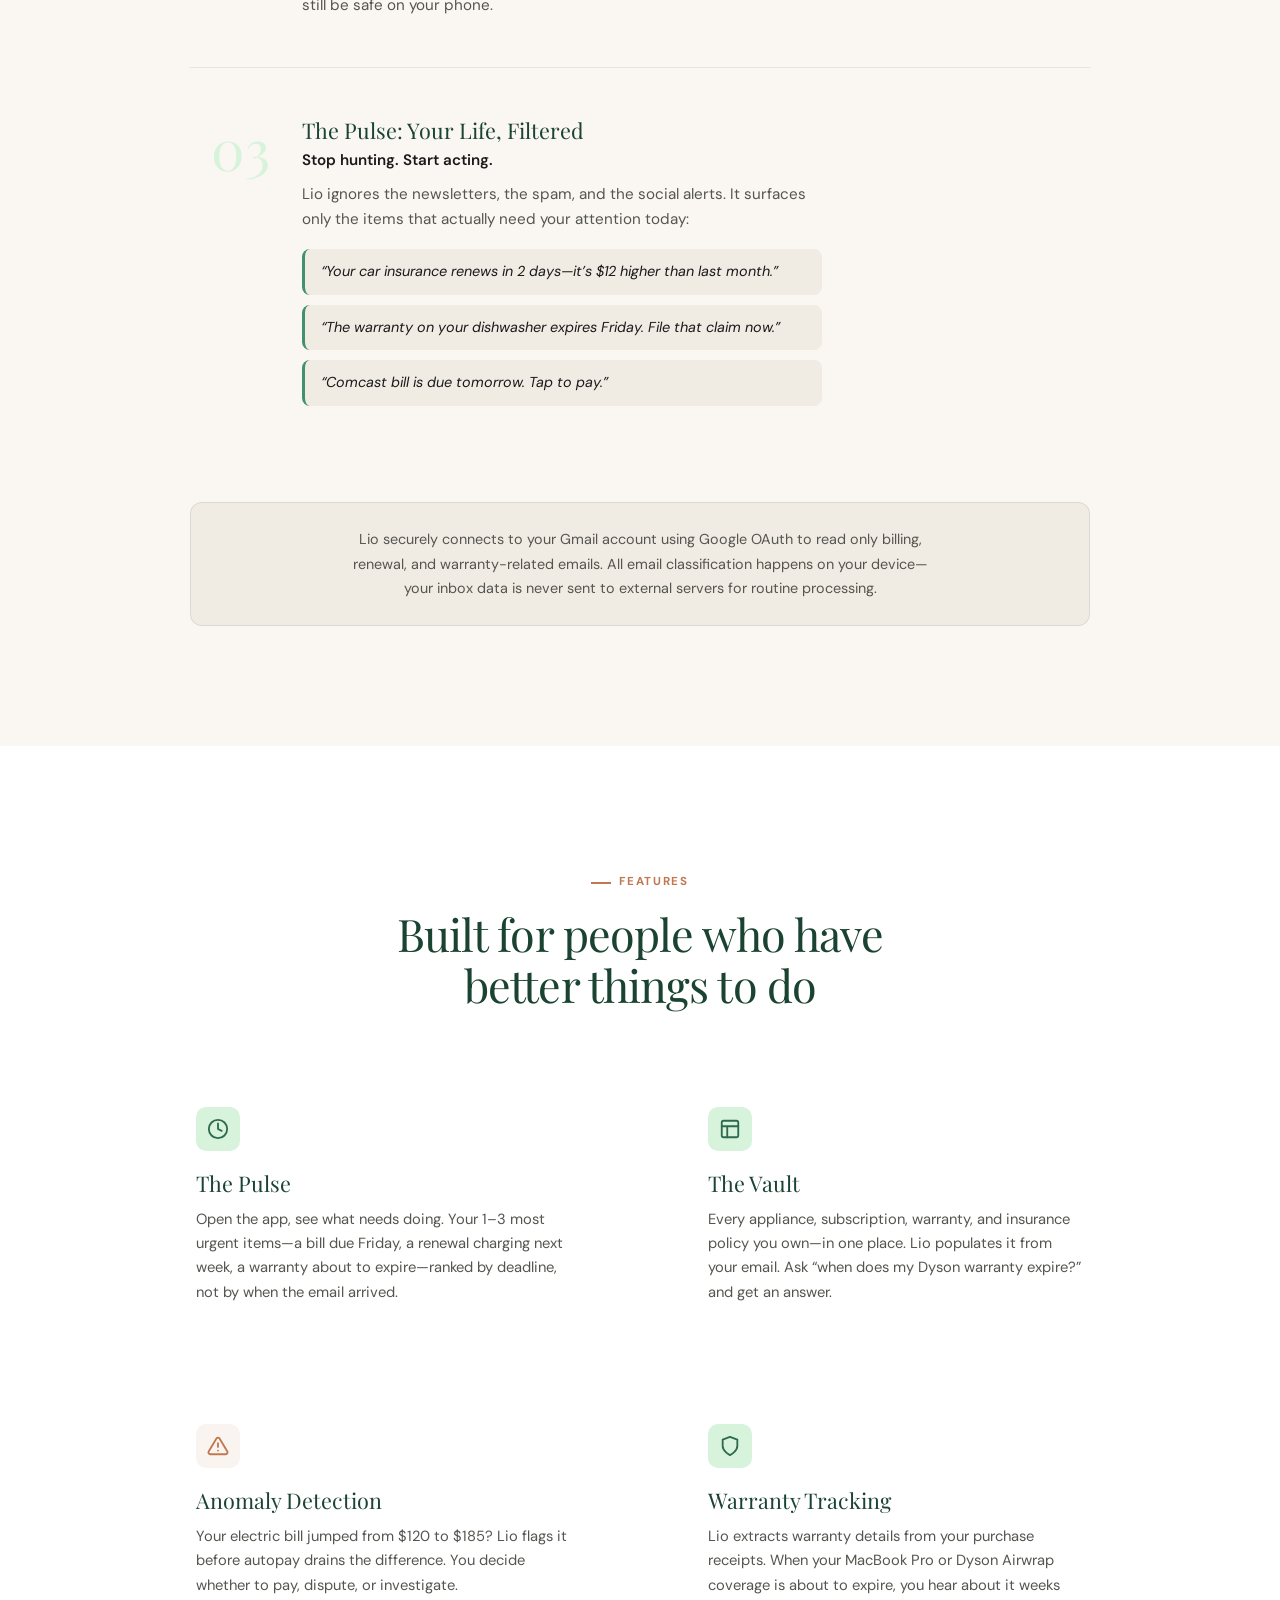
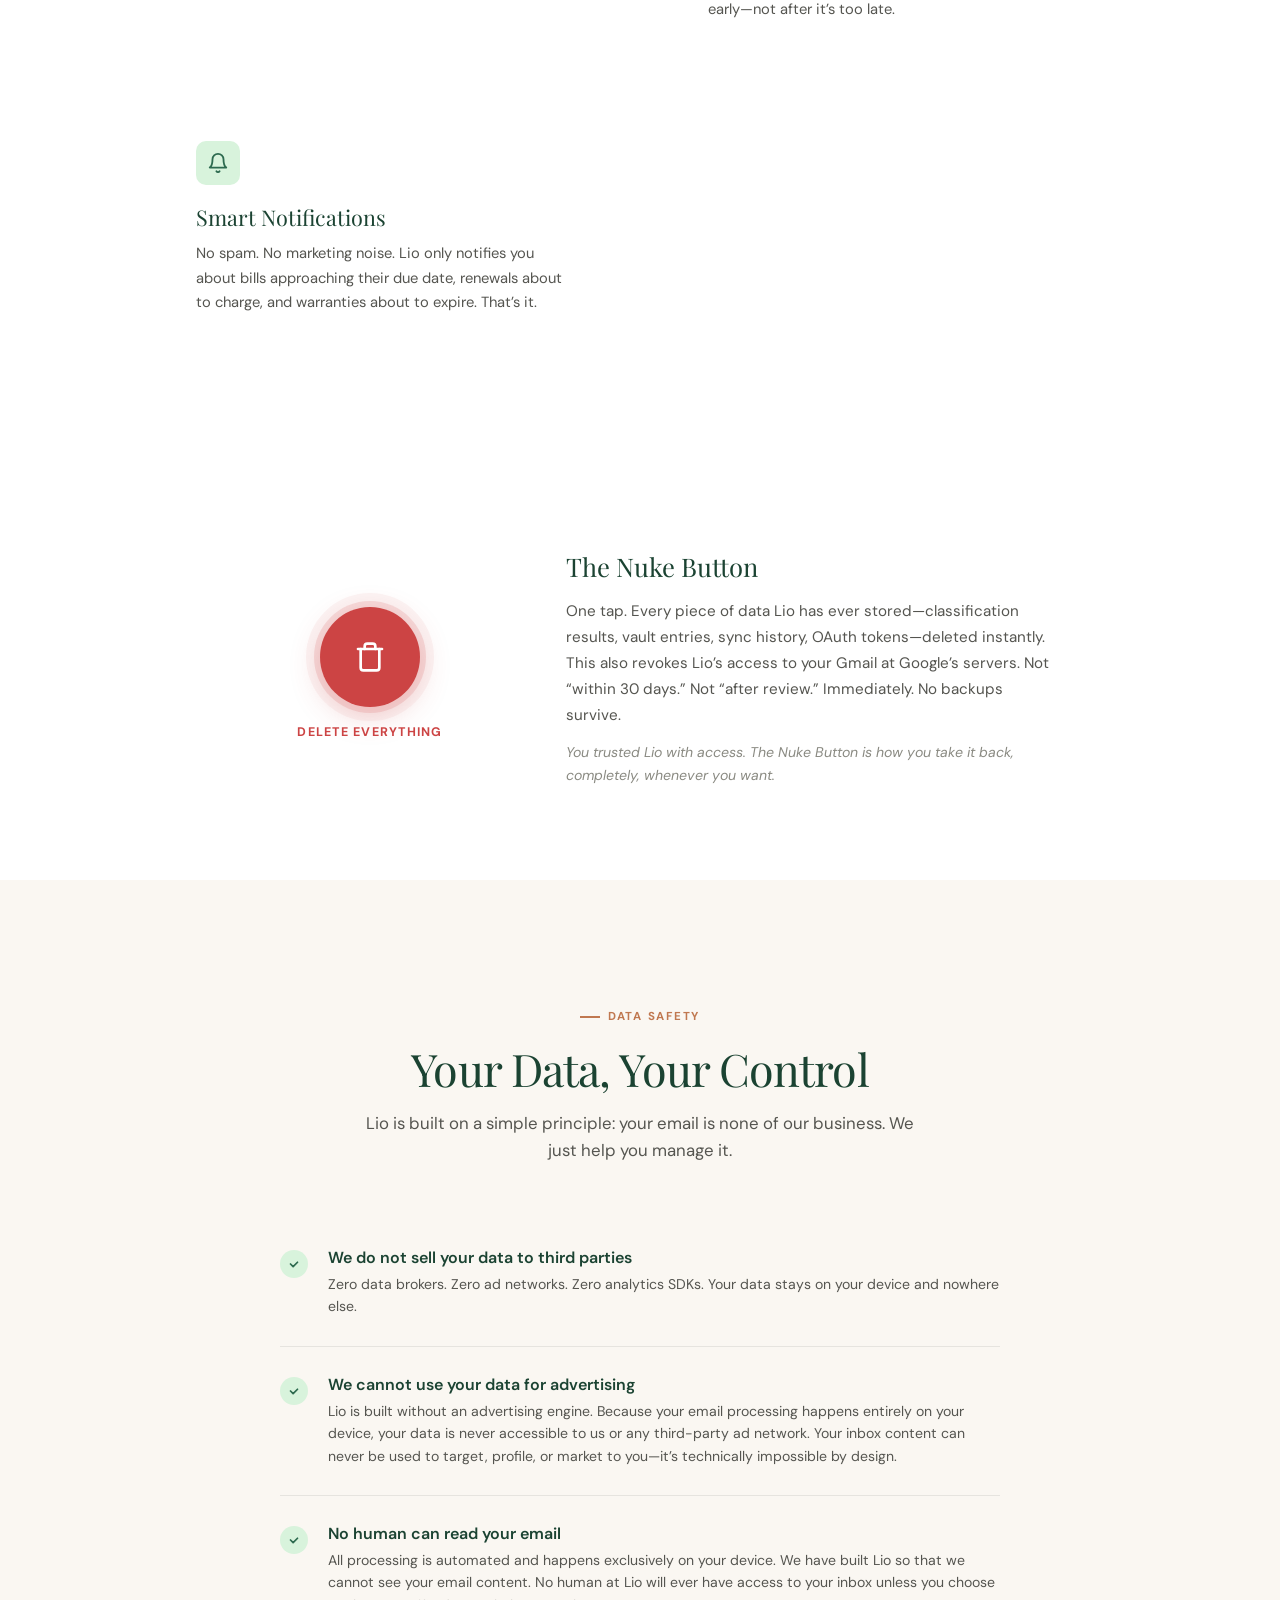
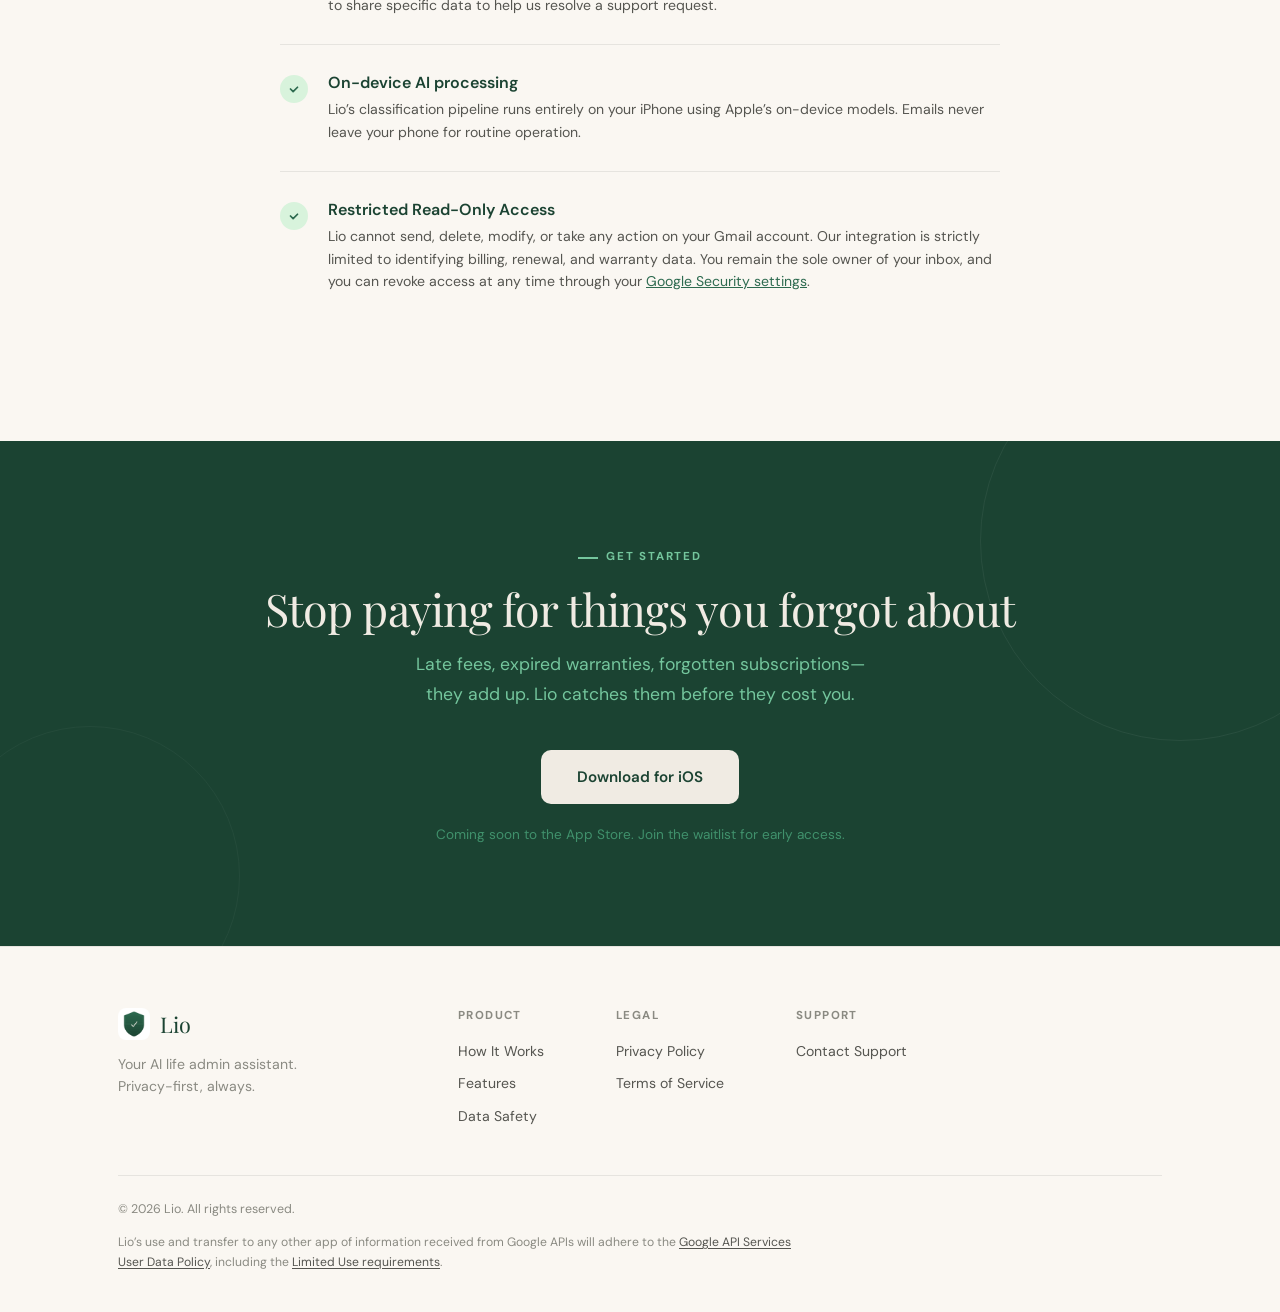
==== commit a1f63ecb: "Strengthen Data Safety copy: "cannot" over "do not" throughout - Advertising: "We cannot use" replac" ====
--- a/index.html
+++ b/index.html
@@ -393,8 +393,8 @@
             <svg viewBox="0 0 16 16" fill="none"><path d="M4 8l3 3 5-5" stroke="#2D6A4F" stroke-width="2" stroke-linecap="round" stroke-linejoin="round"/></svg>
           </div>
           <div>
-            <h3>We do not use your data for advertising</h3>
-            <p>Lio has no ads and never will. Your email content is never used to target, profile, or market to you in any way.</p>
+            <h3>We cannot use your data for advertising</h3>
+            <p>Lio is built without an advertising engine. Because your email processing happens entirely on your device, your data is never accessible to us or any third-party ad network. Your inbox content can never be used to target, profile, or market to you&mdash;it&rsquo;s technically impossible by design.</p>
           </div>
         </div>
 
@@ -403,8 +403,8 @@
             <svg viewBox="0 0 16 16" fill="none"><path d="M4 8l3 3 5-5" stroke="#2D6A4F" stroke-width="2" stroke-linecap="round" stroke-linejoin="round"/></svg>
           </div>
           <div>
-            <h3>Human employees never read your emails</h3>
-            <p>All processing is automated and on-device. No human at Lio will ever see your email content unless you explicitly request support and grant access.</p>
+            <h3>No human can read your email</h3>
+            <p>All processing is automated and happens exclusively on your device. We have built Lio so that we cannot see your email content. No human at Lio will ever have access to your inbox unless you choose to share specific data to help us resolve a support request.</p>
           </div>
         </div>
 
@@ -423,8 +423,8 @@
             <svg viewBox="0 0 16 16" fill="none"><path d="M4 8l3 3 5-5" stroke="#2D6A4F" stroke-width="2" stroke-linecap="round" stroke-linejoin="round"/></svg>
           </div>
           <div>
-            <h3>Read-only Gmail access</h3>
-            <p>Lio can only read emails. It cannot send, delete, modify, or take any action on your Gmail account. Revoke access anytime from Google settings.</p>
+            <h3>Restricted Read-Only Access</h3>
+            <p>Lio cannot send, delete, modify, or take any action on your Gmail account. Our integration is strictly limited to identifying billing, renewal, and warranty data. You remain the sole owner of your inbox, and you can revoke access at any time through your <a href="https://myaccount.google.com/permissions" target="_blank" rel="noopener noreferrer" style="color:var(--green-700); text-decoration:underline;">Google Security settings</a>.</p>
           </div>
         </div>
       </div>
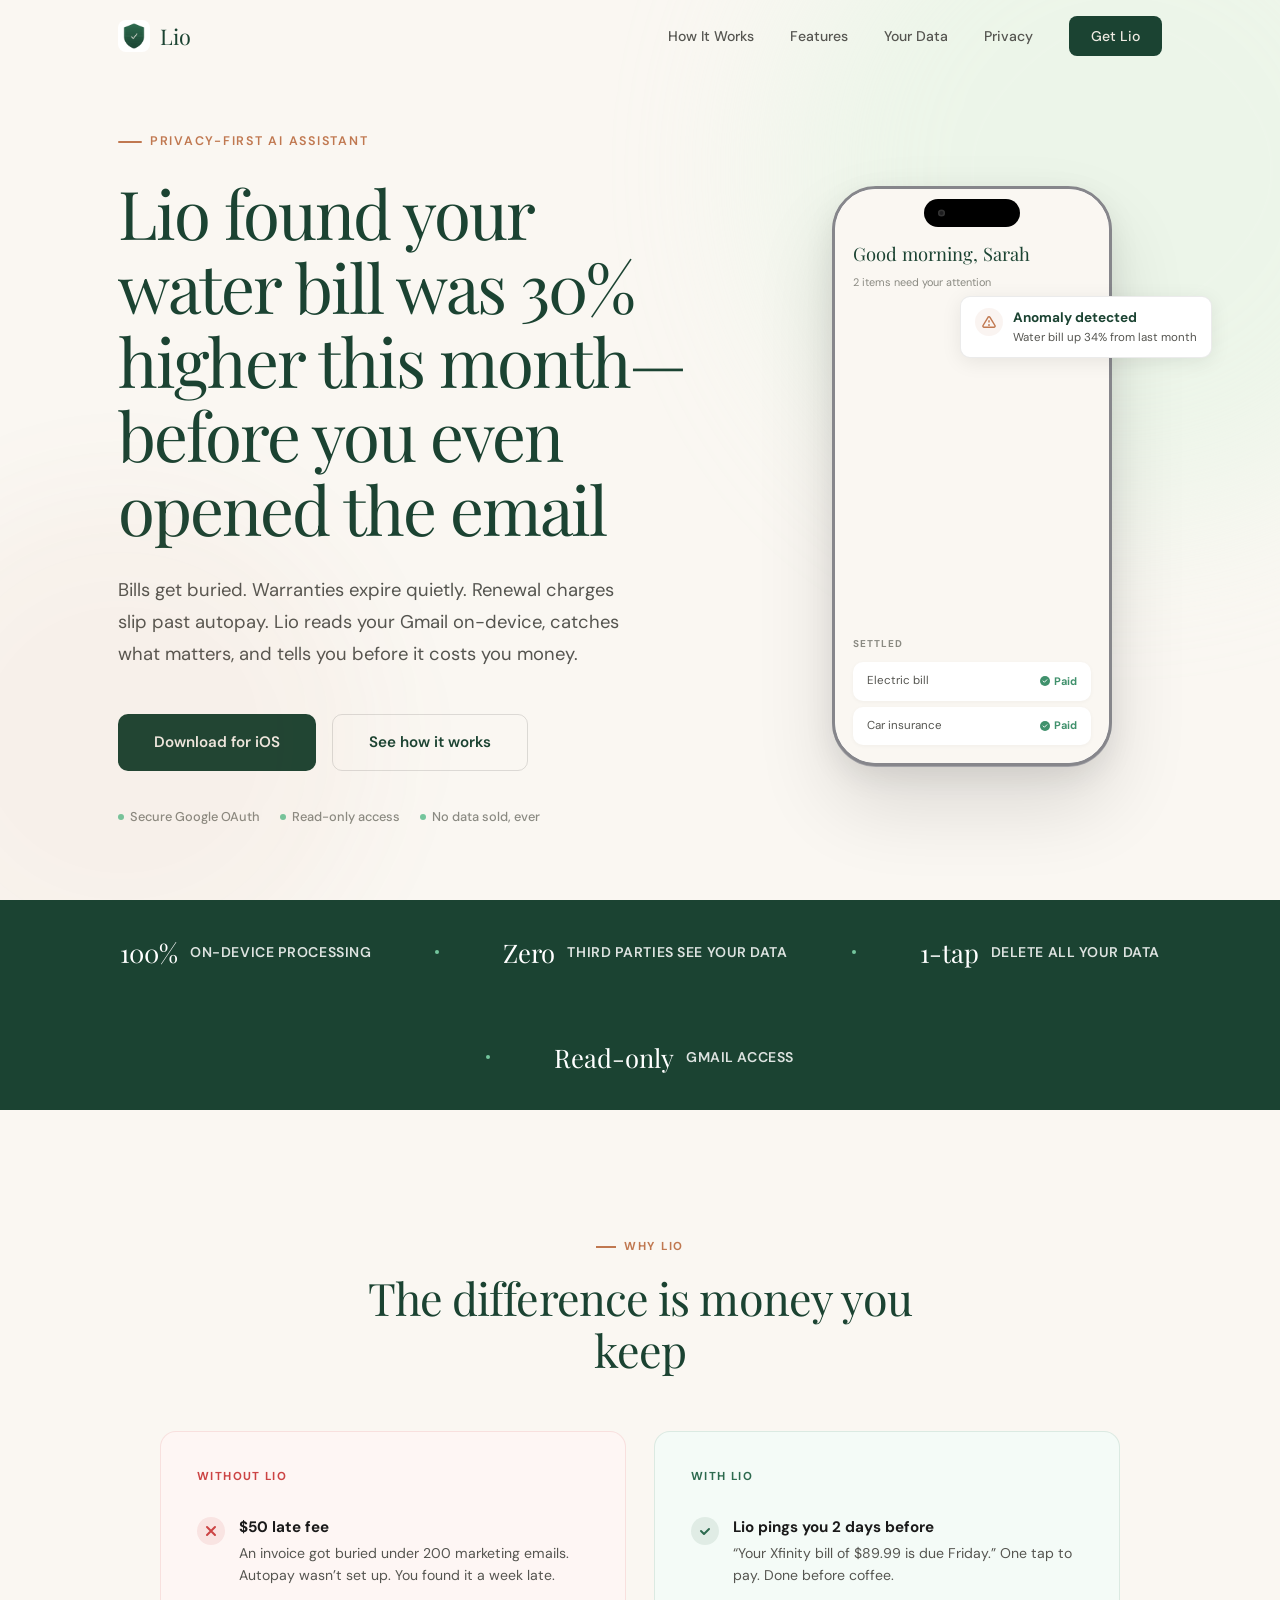
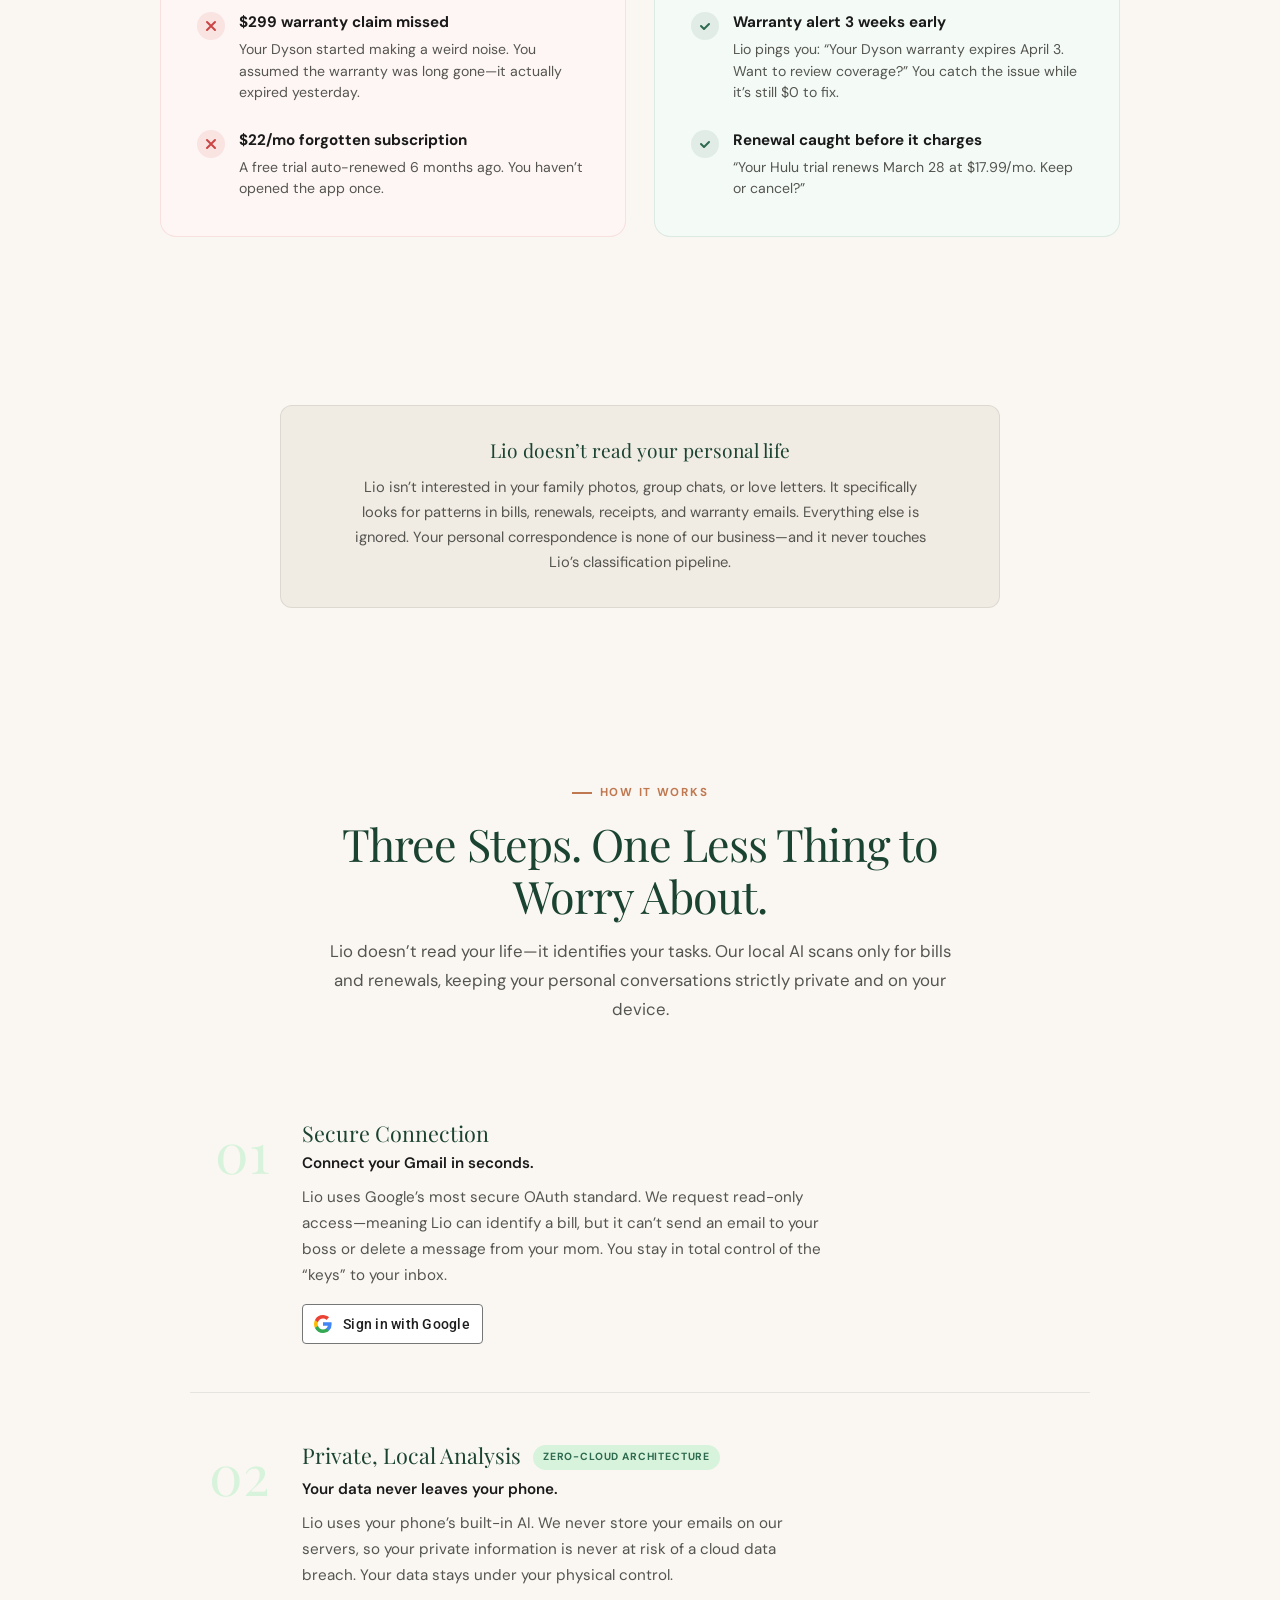
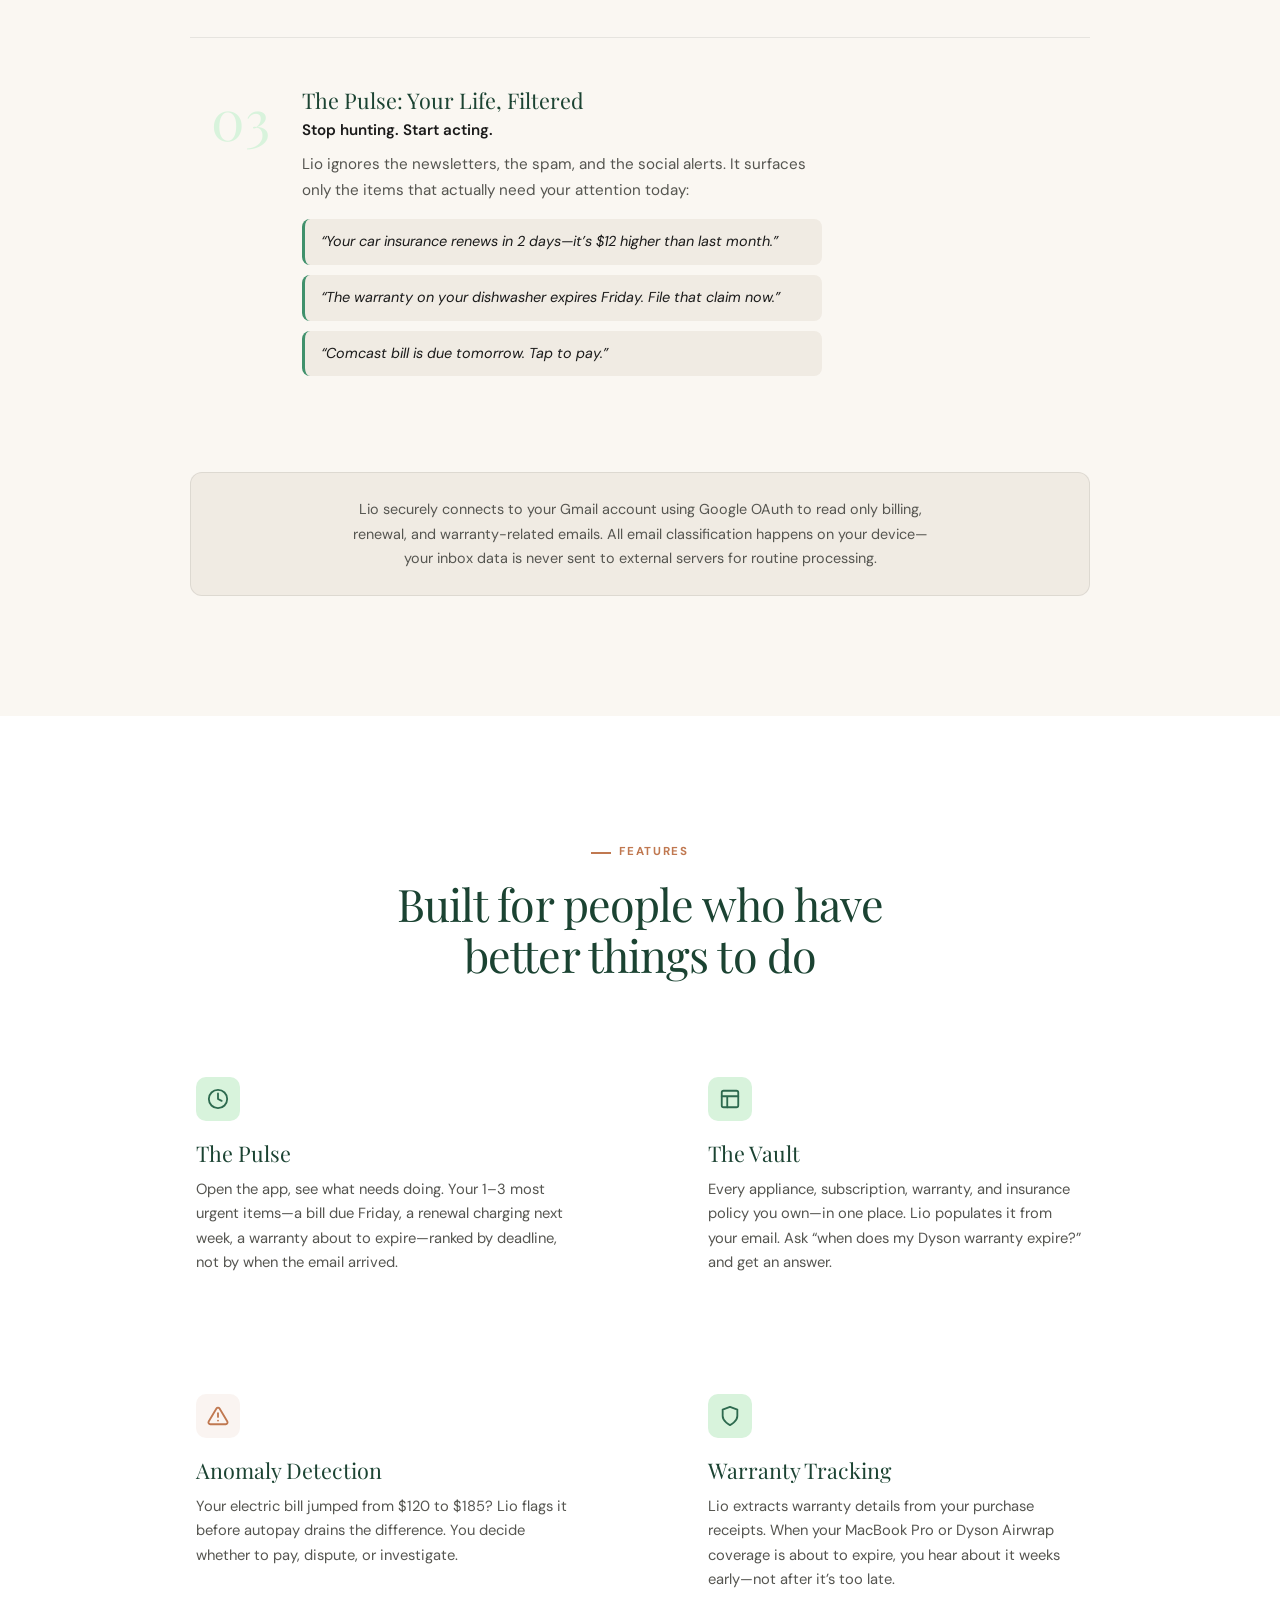
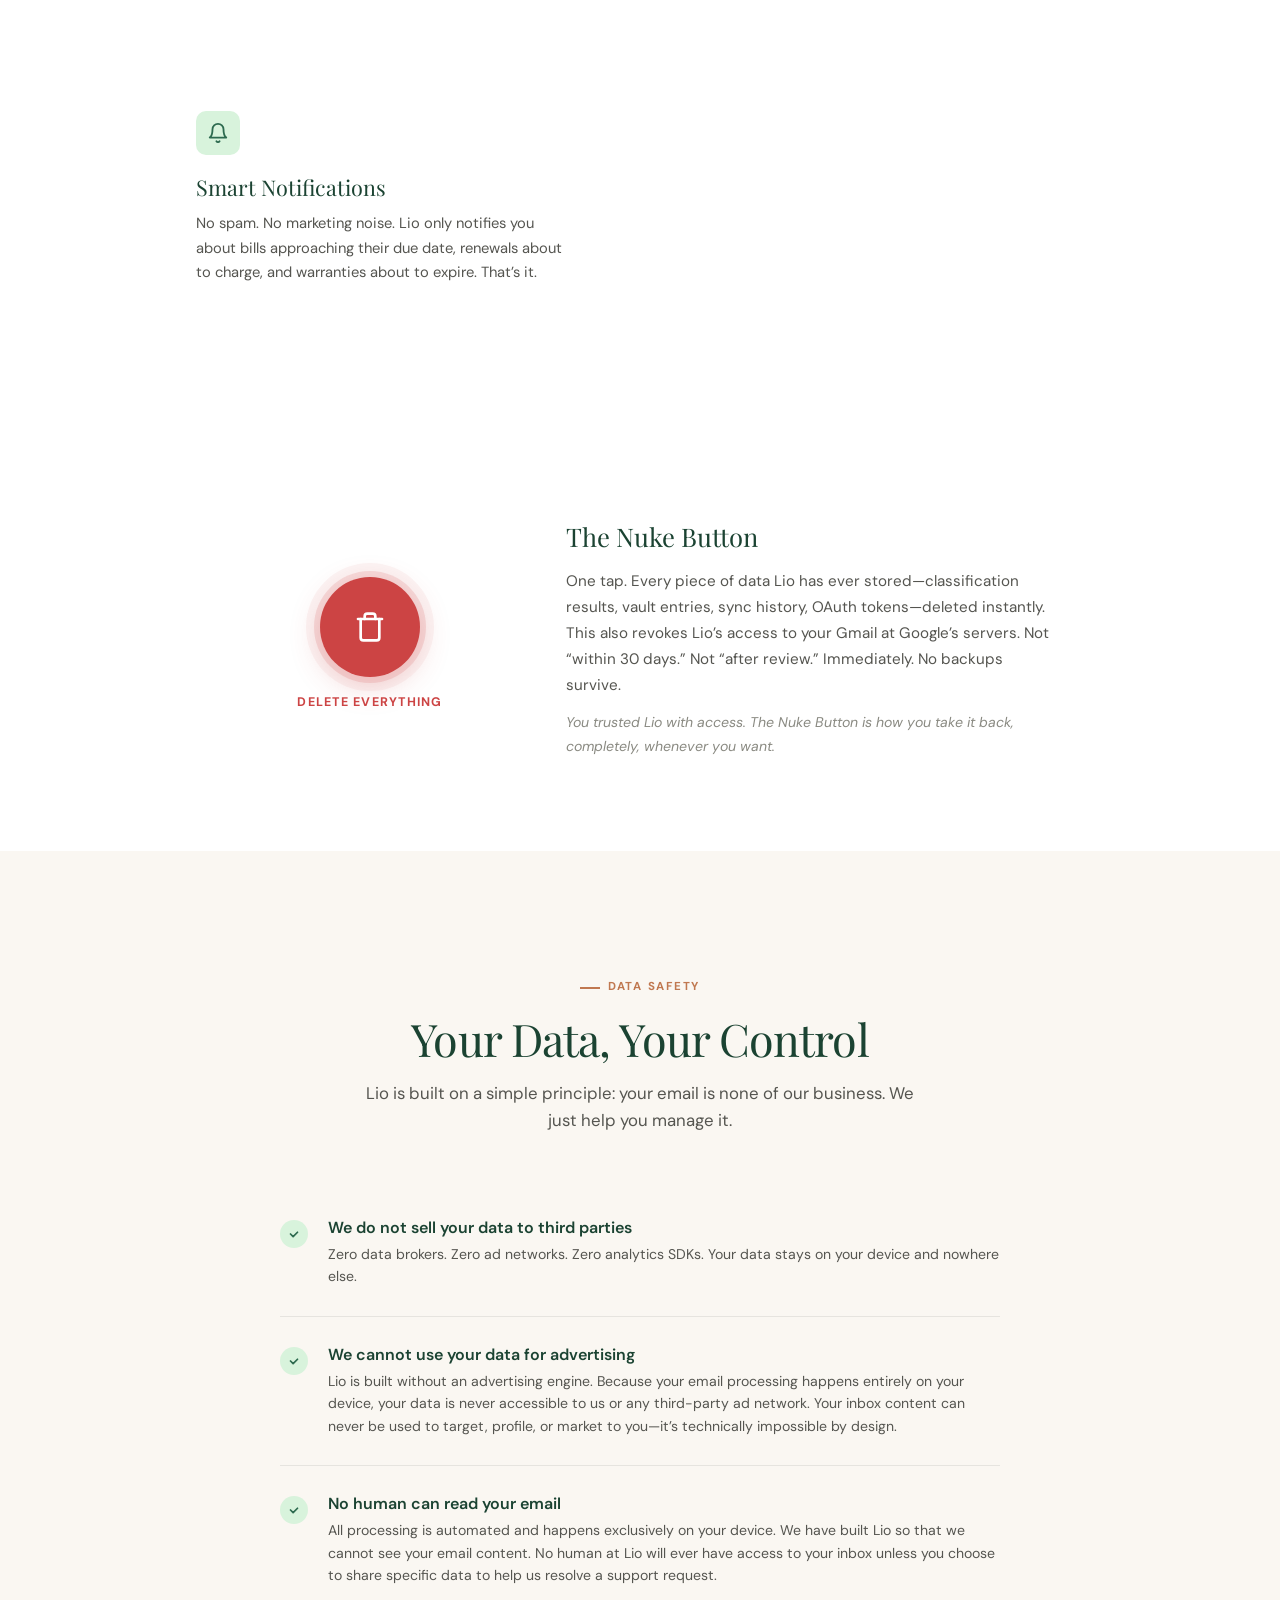
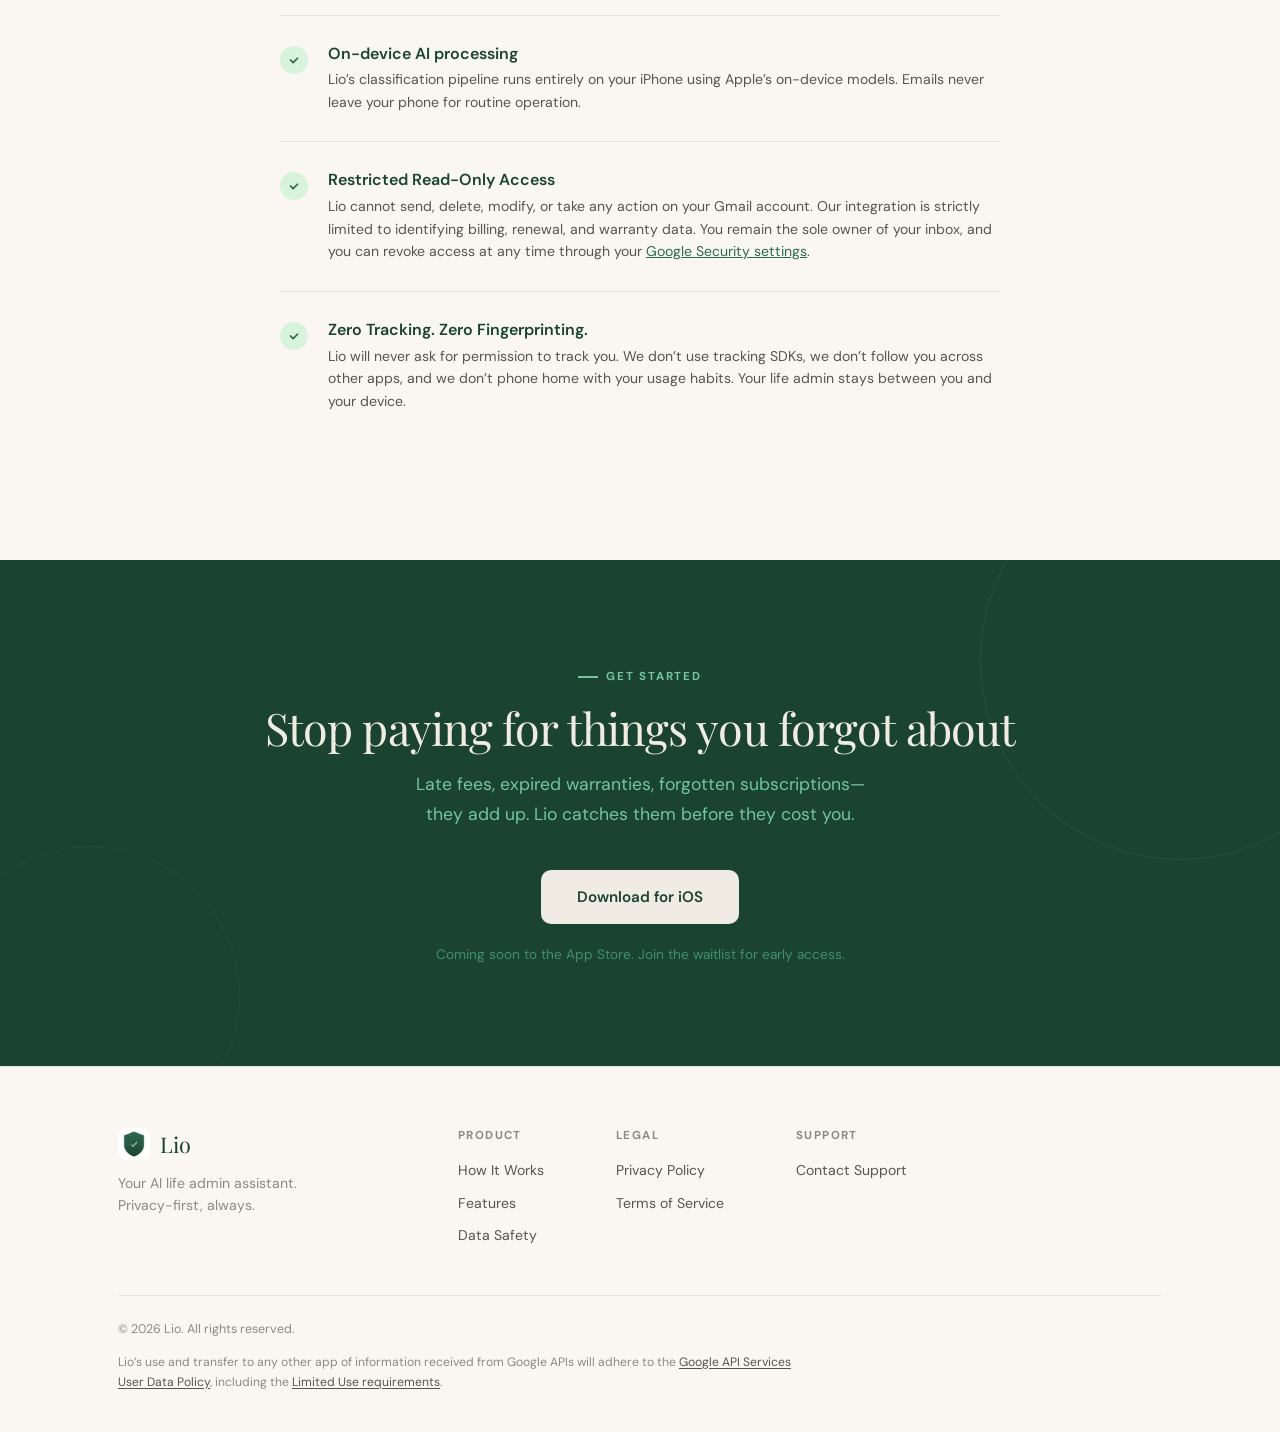
==== commit 70710099: "Batch update: Data Safety copy + How It Works + Before/After - Data Safety: "cannot" replaces "do no" ====
--- a/index.html
+++ b/index.html
@@ -175,7 +175,7 @@
               </span>
               <div>
                 <strong>$299 warranty claim missed</strong>
-                <p>Your Dyson broke 3 weeks after the warranty quietly expired. The receipt was somewhere in Gmail.</p>
+                <p>Your Dyson started making a weird noise. You assumed the warranty was long gone&mdash;it actually expired yesterday.</p>
               </div>
             </div>
             <div class="ba-item">
@@ -208,7 +208,7 @@
               </span>
               <div>
                 <strong>Warranty alert 3 weeks early</strong>
-                <p>&ldquo;Your MacBook Pro warranty expires April 3. Want to review coverage?&rdquo;</p>
+                <p>Lio pings you: &ldquo;Your Dyson warranty expires April 3. Want to review coverage?&rdquo; You catch the issue while it&rsquo;s still $0 to fix.</p>
               </div>
             </div>
             <div class="ba-item">
@@ -270,7 +270,7 @@
               <span class="hiw-badge">Zero-Cloud Architecture</span>
             </div>
             <p class="hiw-lead">Your data never leaves your phone.</p>
-            <p>Unlike other AI assistants that send your private life to a cloud server, Lio&rsquo;s brain lives entirely on your device. It uses your phone&rsquo;s built-in processor to skim for dates, amounts, and renewal links. If your internet goes out, Lio is still working. If our servers went down, your data would still be safe on your phone.</p>
+            <p>Lio uses your phone&rsquo;s built-in AI. We never store your emails on our servers, so your private information is never at risk of a cloud data breach. Your data stays under your physical control.</p>
           </div>
         </div>
 
@@ -425,6 +425,16 @@
           <div>
             <h3>Restricted Read-Only Access</h3>
             <p>Lio cannot send, delete, modify, or take any action on your Gmail account. Our integration is strictly limited to identifying billing, renewal, and warranty data. You remain the sole owner of your inbox, and you can revoke access at any time through your <a href="https://myaccount.google.com/permissions" target="_blank" rel="noopener noreferrer" style="color:var(--green-700); text-decoration:underline;">Google Security settings</a>.</p>
+          </div>
+        </div>
+
+        <div class="safety-item reveal">
+          <div class="safety-check">
+            <svg viewBox="0 0 16 16" fill="none"><path d="M4 8l3 3 5-5" stroke="#2D6A4F" stroke-width="2" stroke-linecap="round" stroke-linejoin="round"/></svg>
+          </div>
+          <div>
+            <h3>Zero Tracking. Zero Fingerprinting.</h3>
+            <p>Lio will never ask for permission to track you. We don&rsquo;t use tracking SDKs, we don&rsquo;t follow you across other apps, and we don&rsquo;t phone home with your usage habits. Your life admin stays between you and your device.</p>
           </div>
         </div>
       </div>
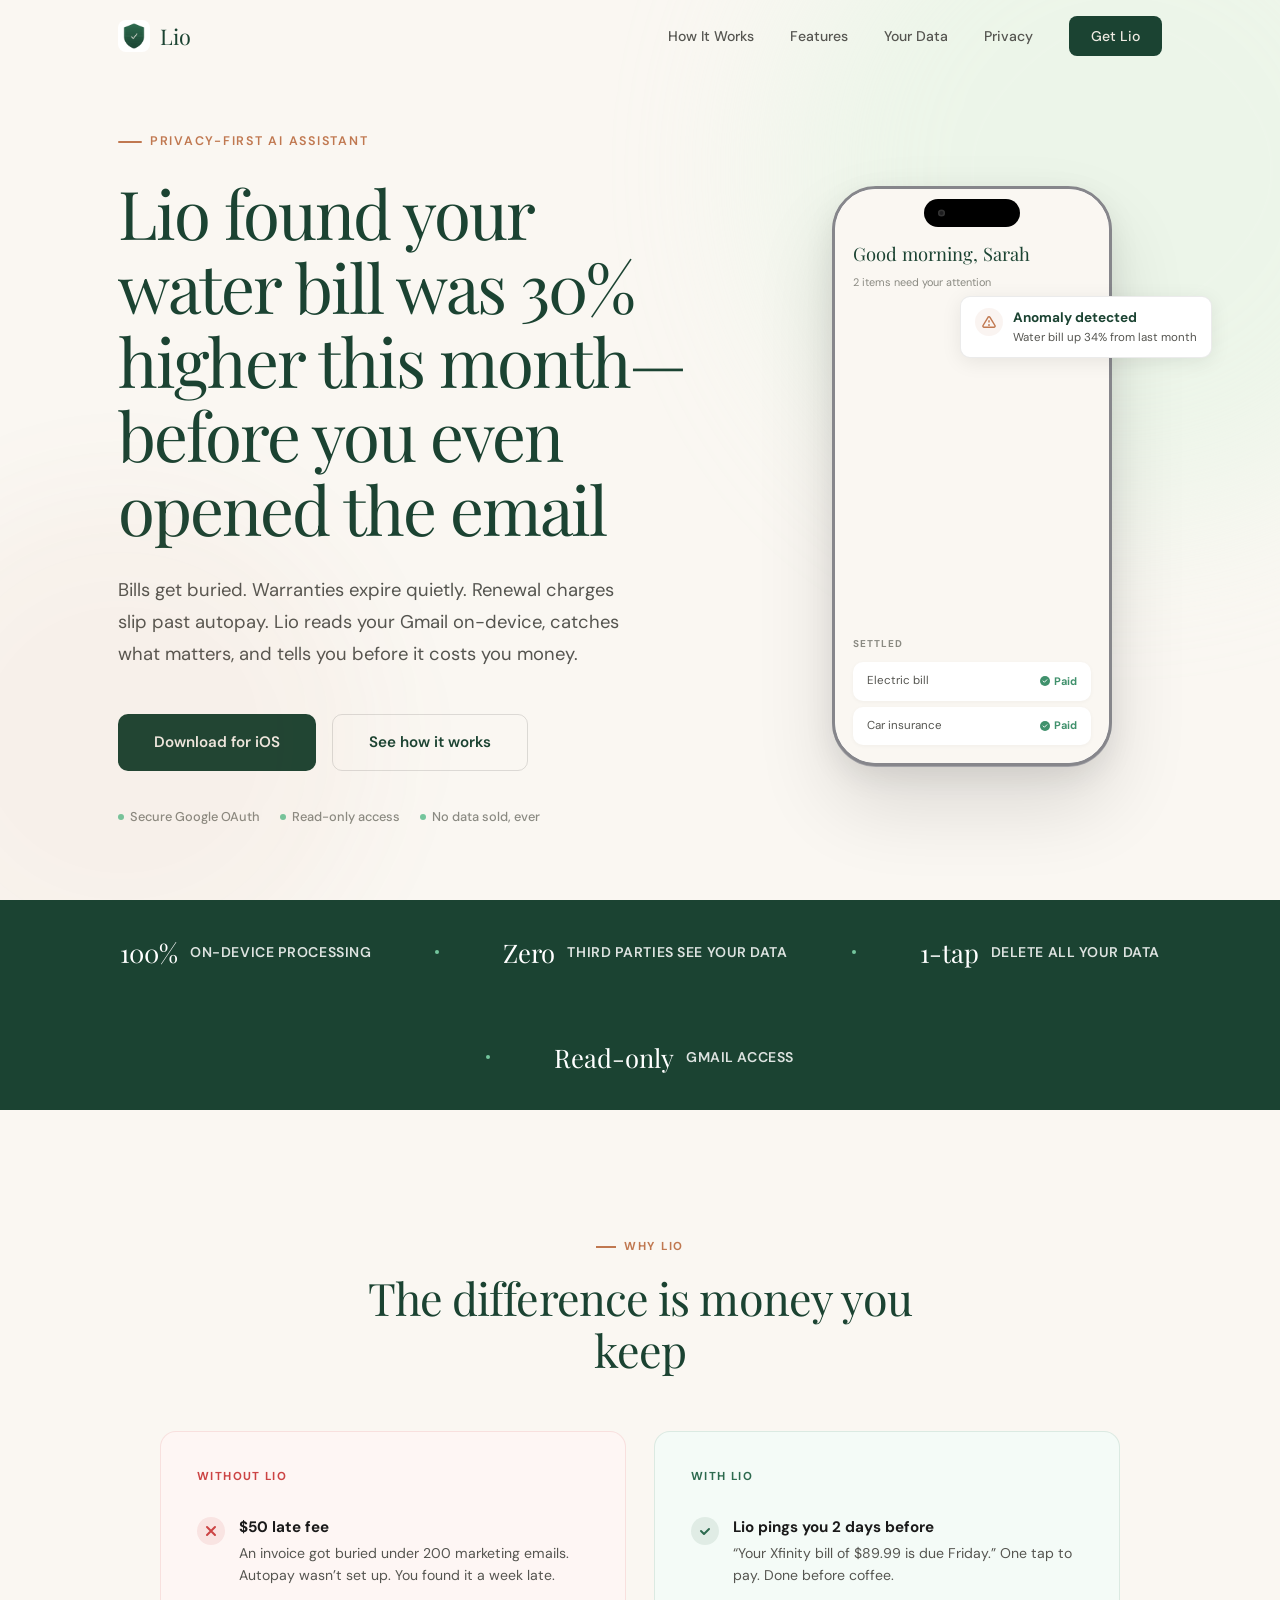
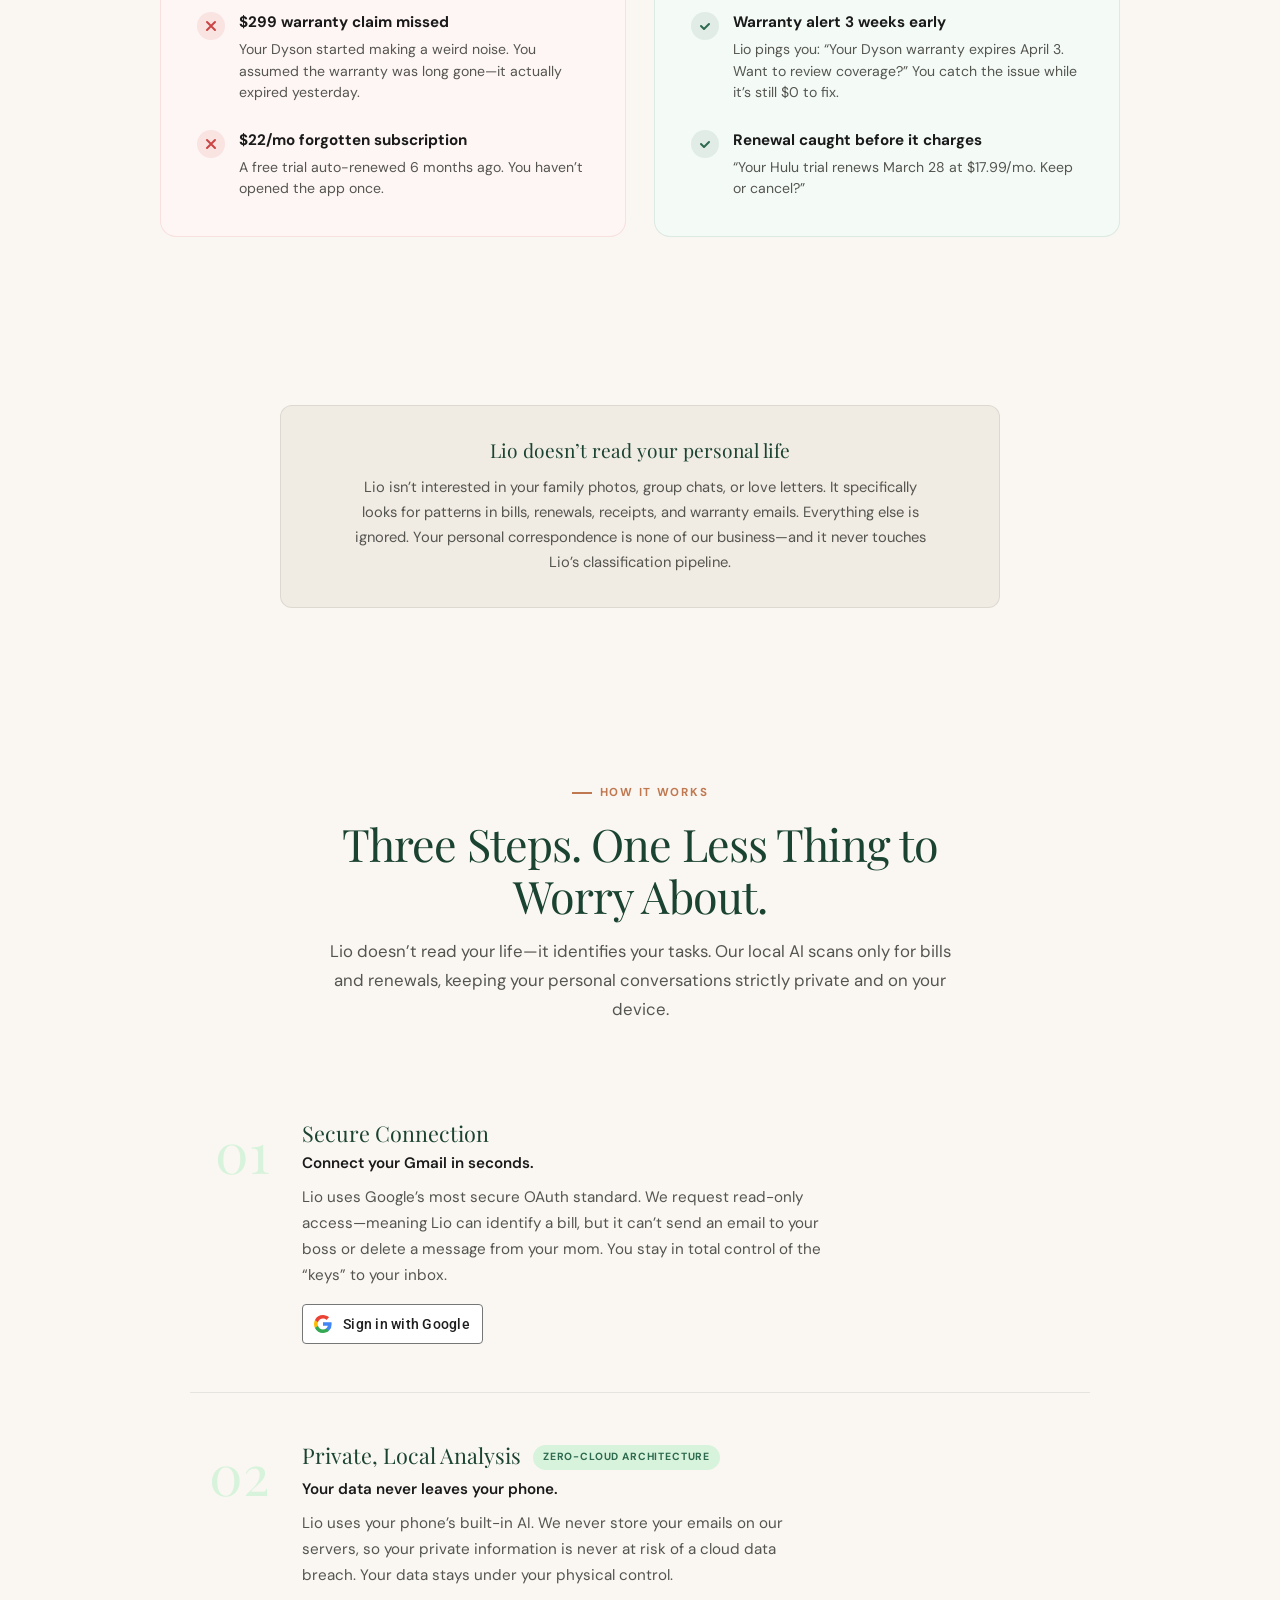
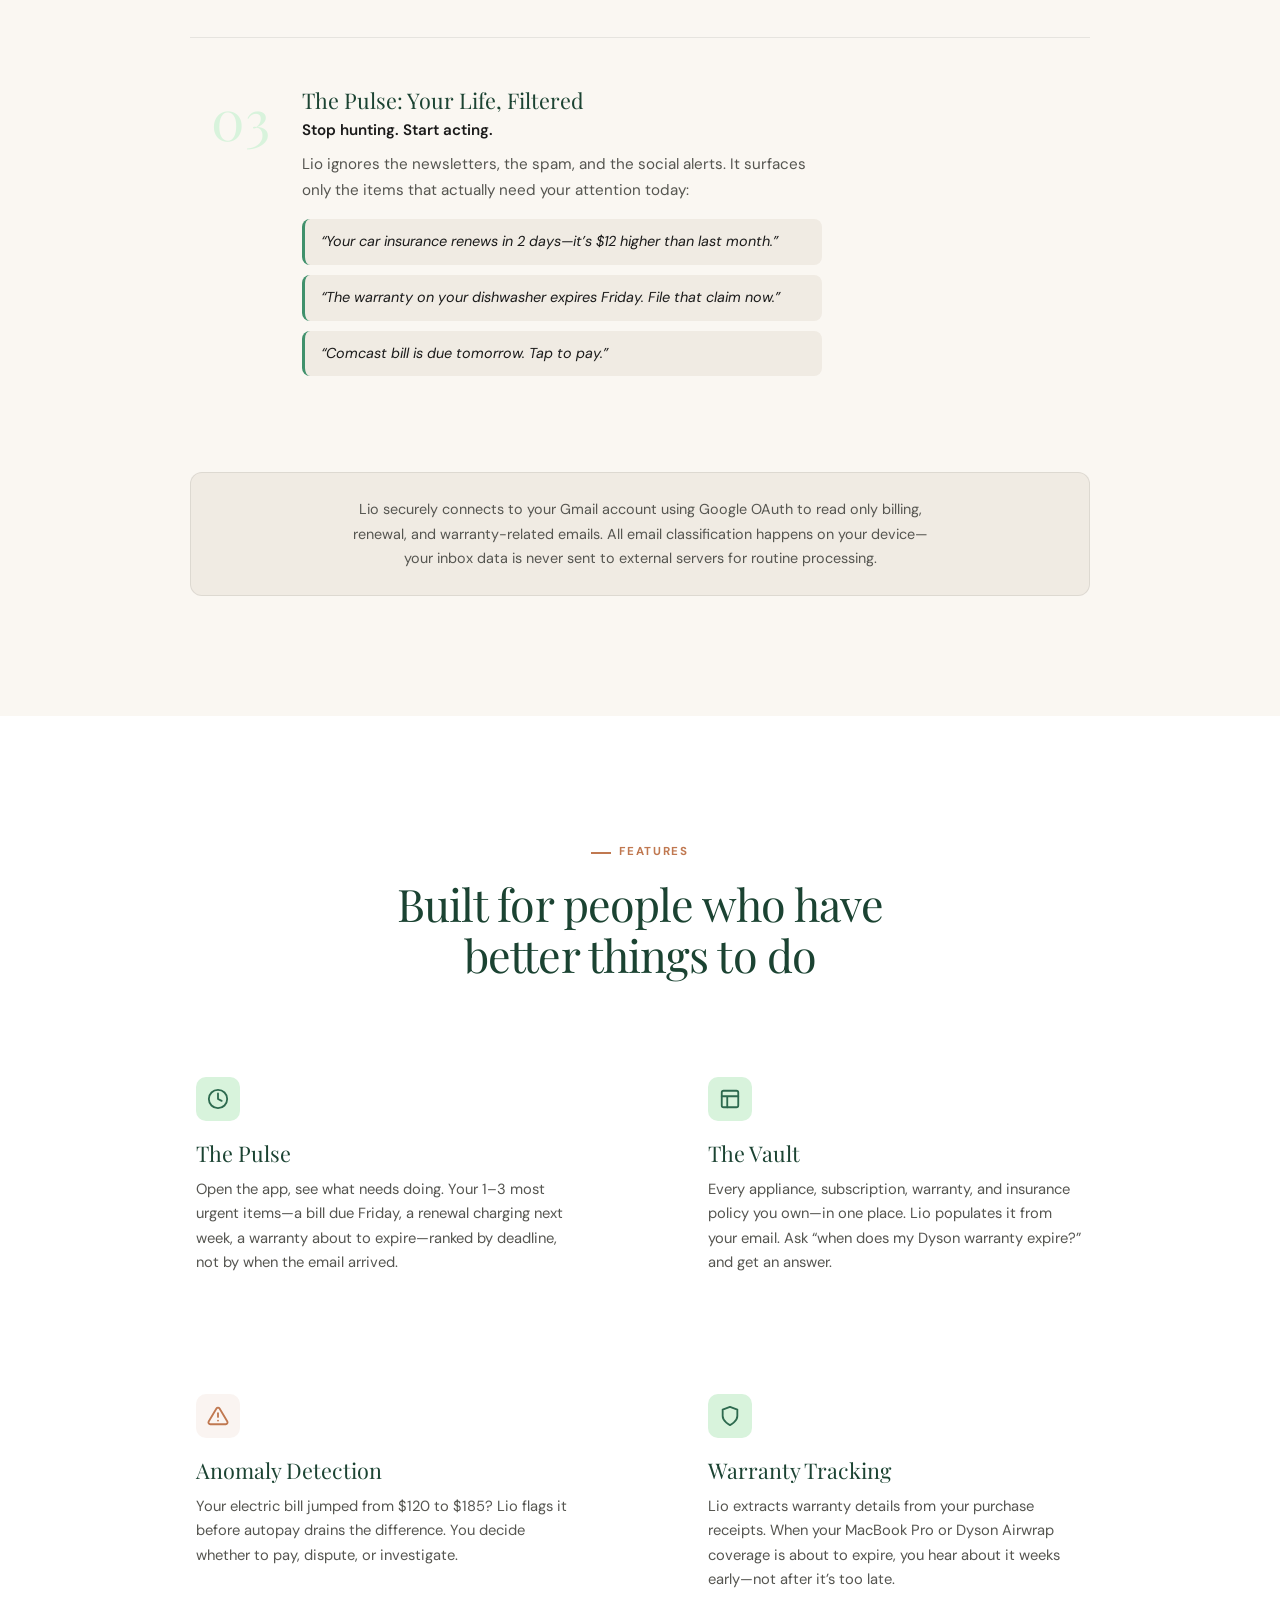
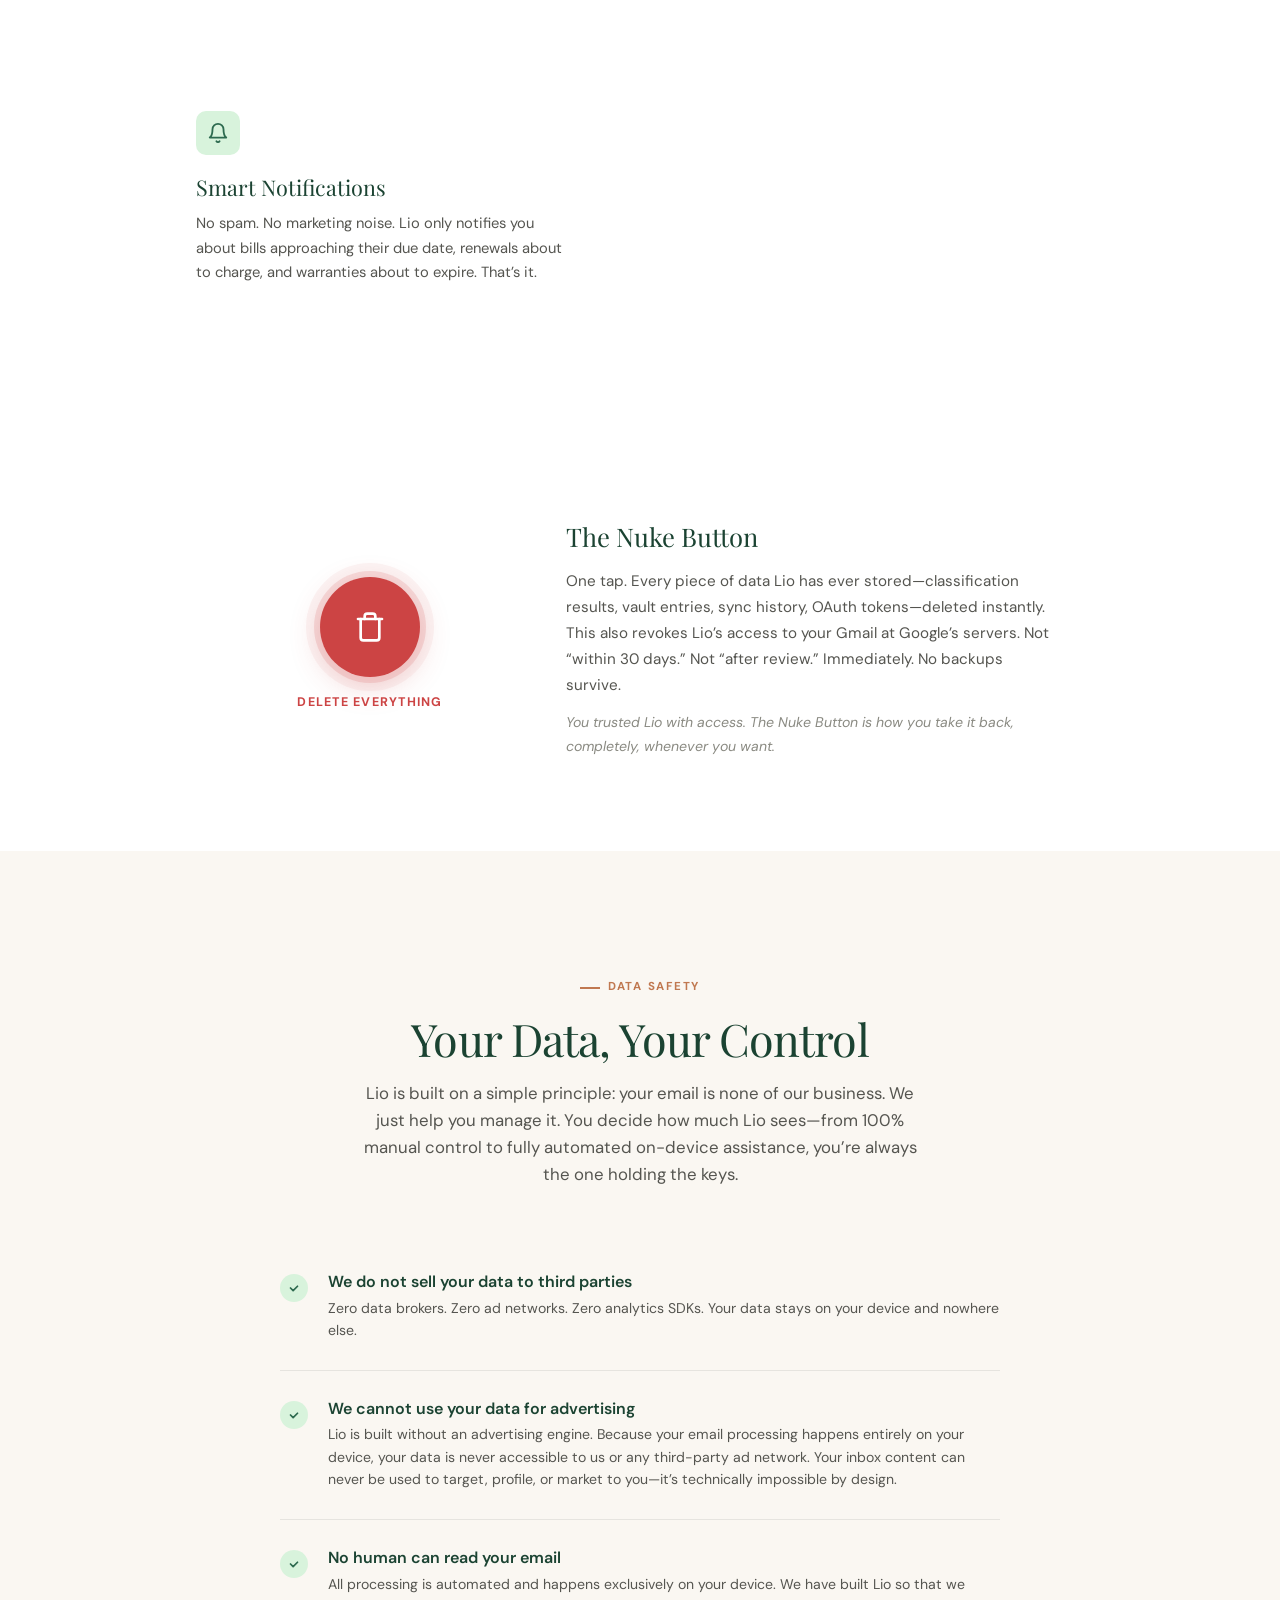
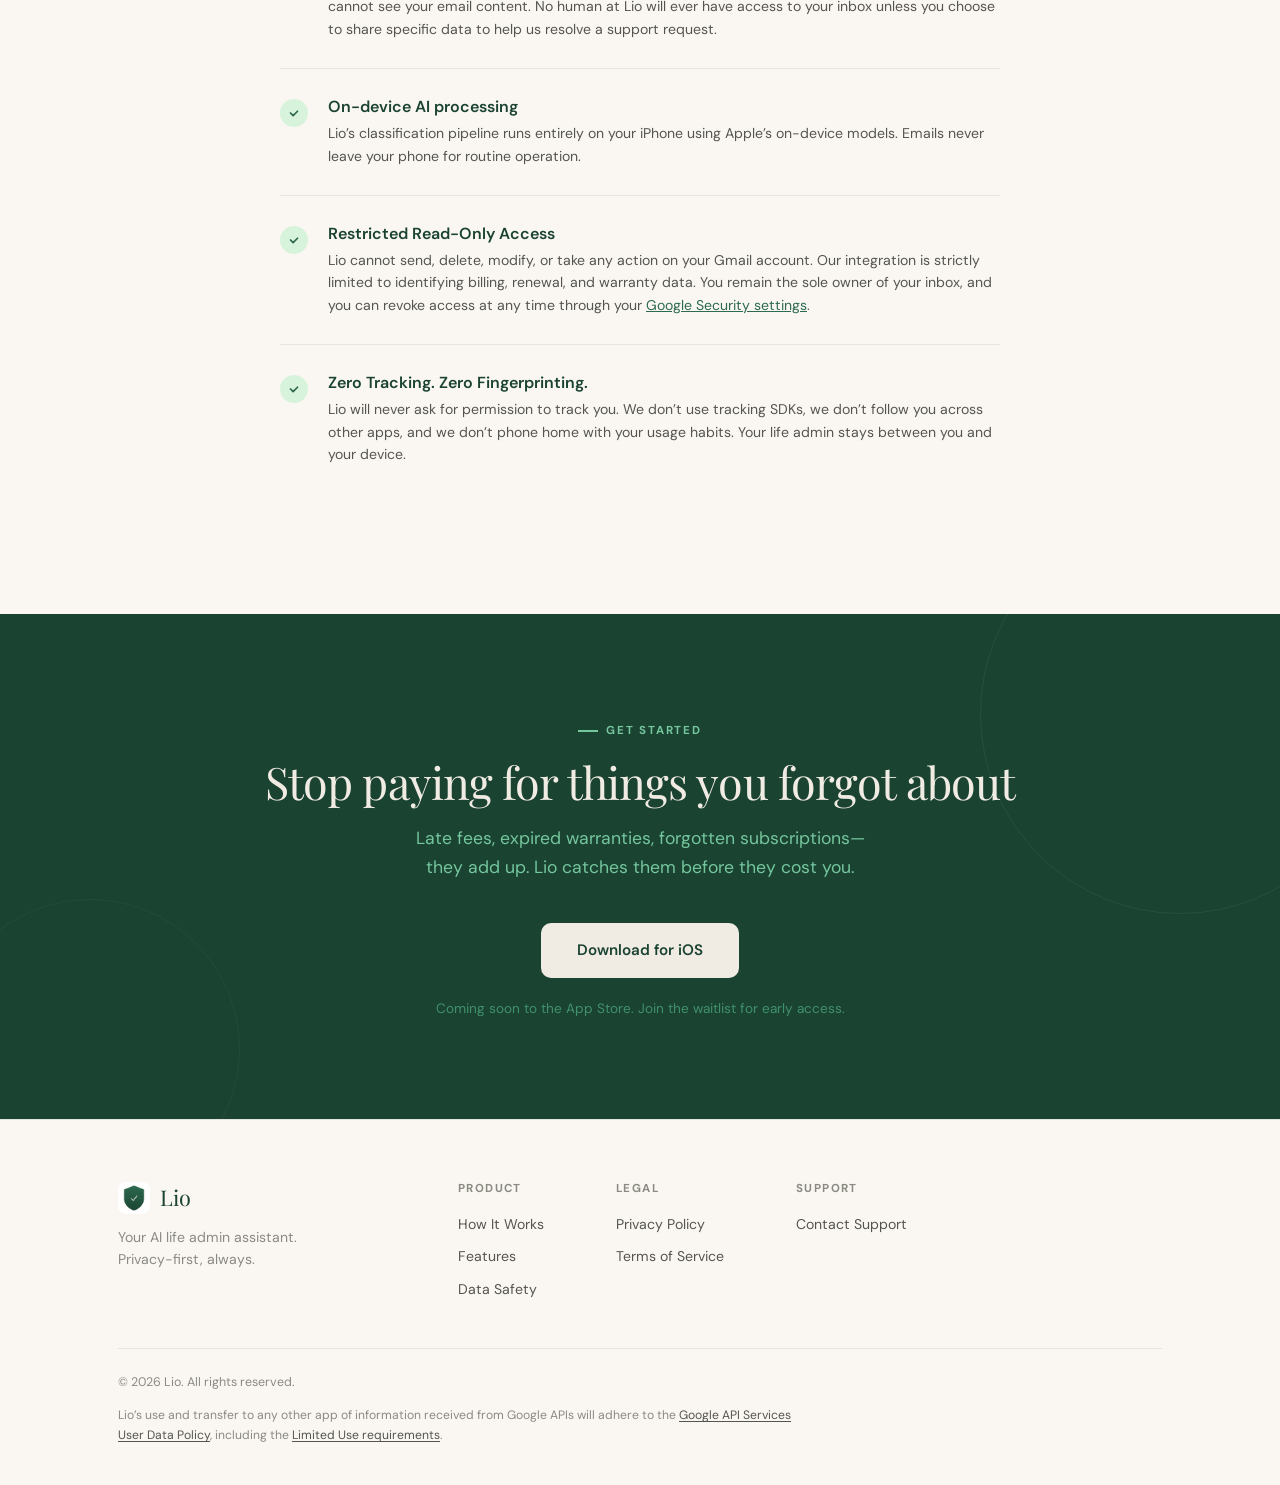
==== commit c875a8d0: "Add trust control line to Data Safety intro "You decide how much Lio sees" — captures the trust tier" ====
--- a/index.html
+++ b/index.html
@@ -374,7 +374,7 @@
       <div class="safety-intro reveal">
         <span class="section-label">Data Safety</span>
         <h2>Your Data, Your Control</h2>
-        <p>Lio is built on a simple principle: your email is none of our business. We just help you manage it.</p>
+        <p>Lio is built on a simple principle: your email is none of our business. We just help you manage it. You decide how much Lio sees&mdash;from 100% manual control to fully automated on-device assistance, you&rsquo;re always the one holding the keys.</p>
       </div>
 
       <div class="safety-list">
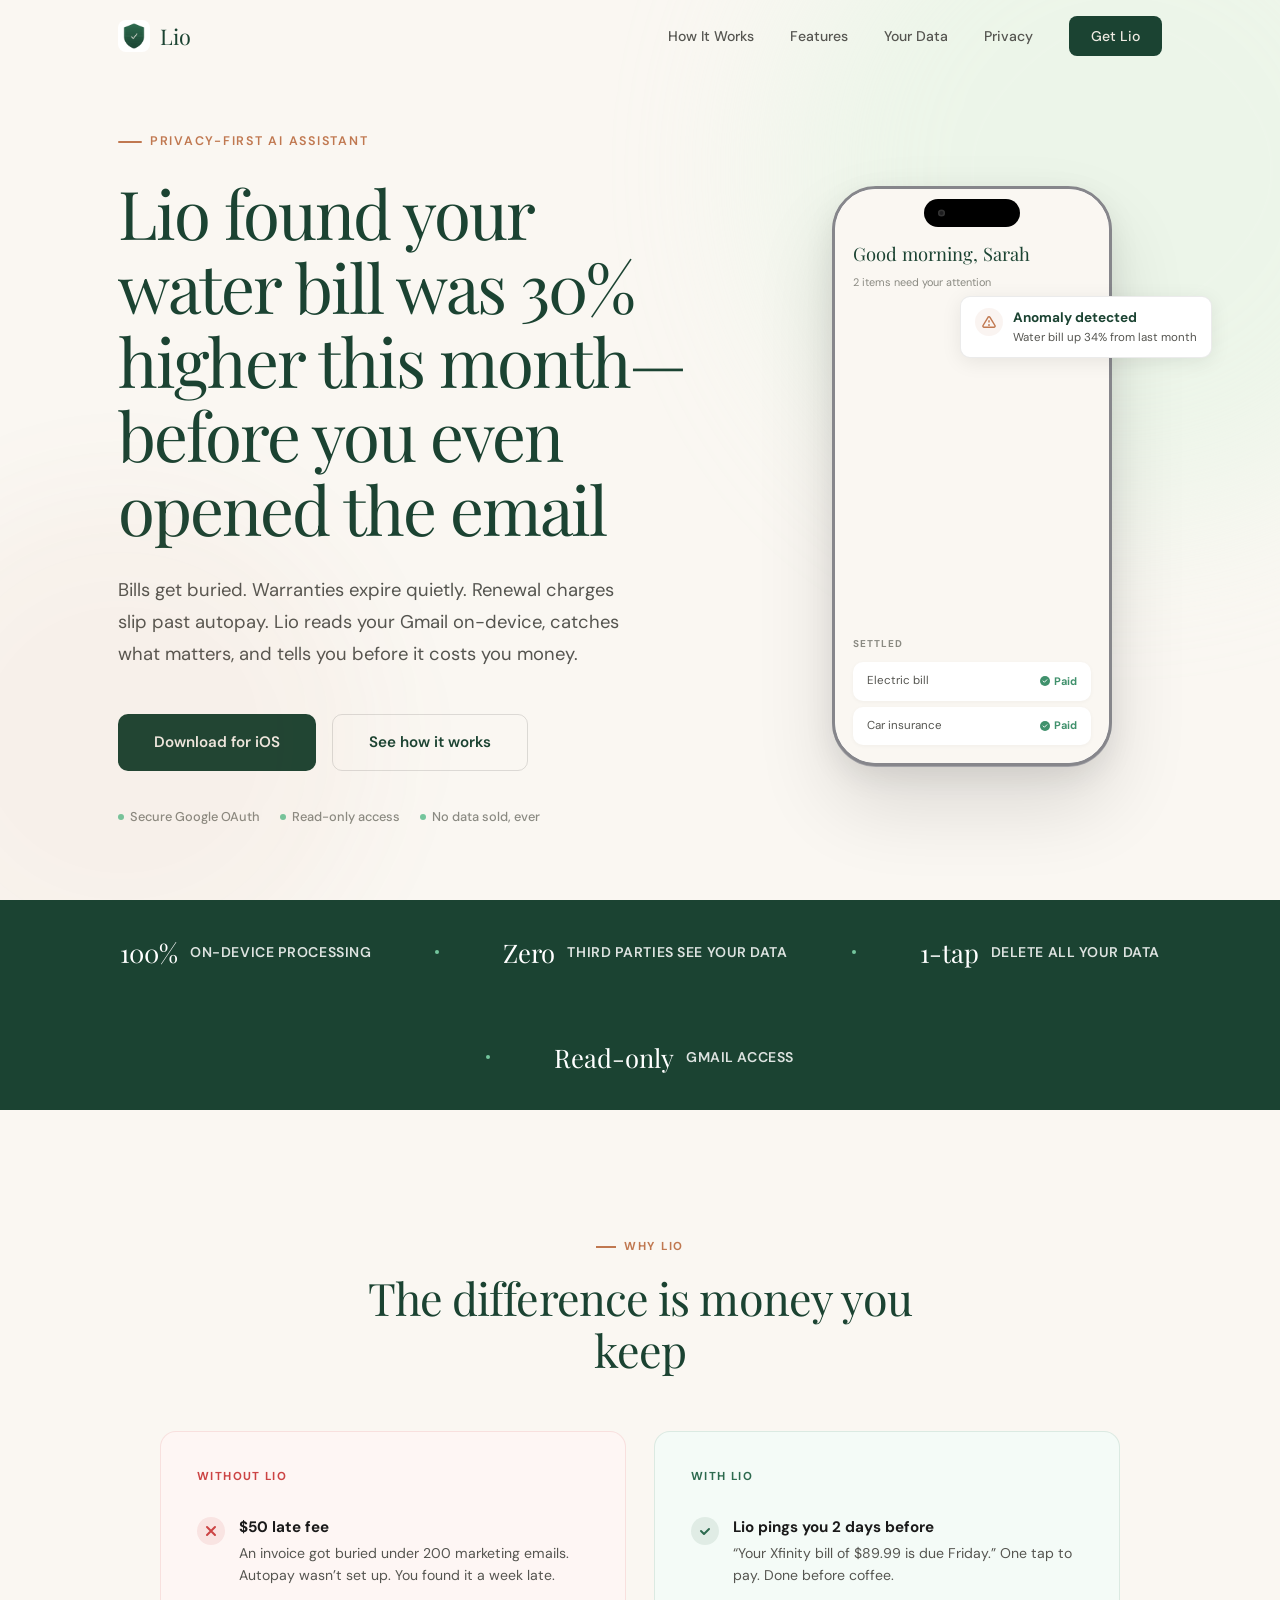
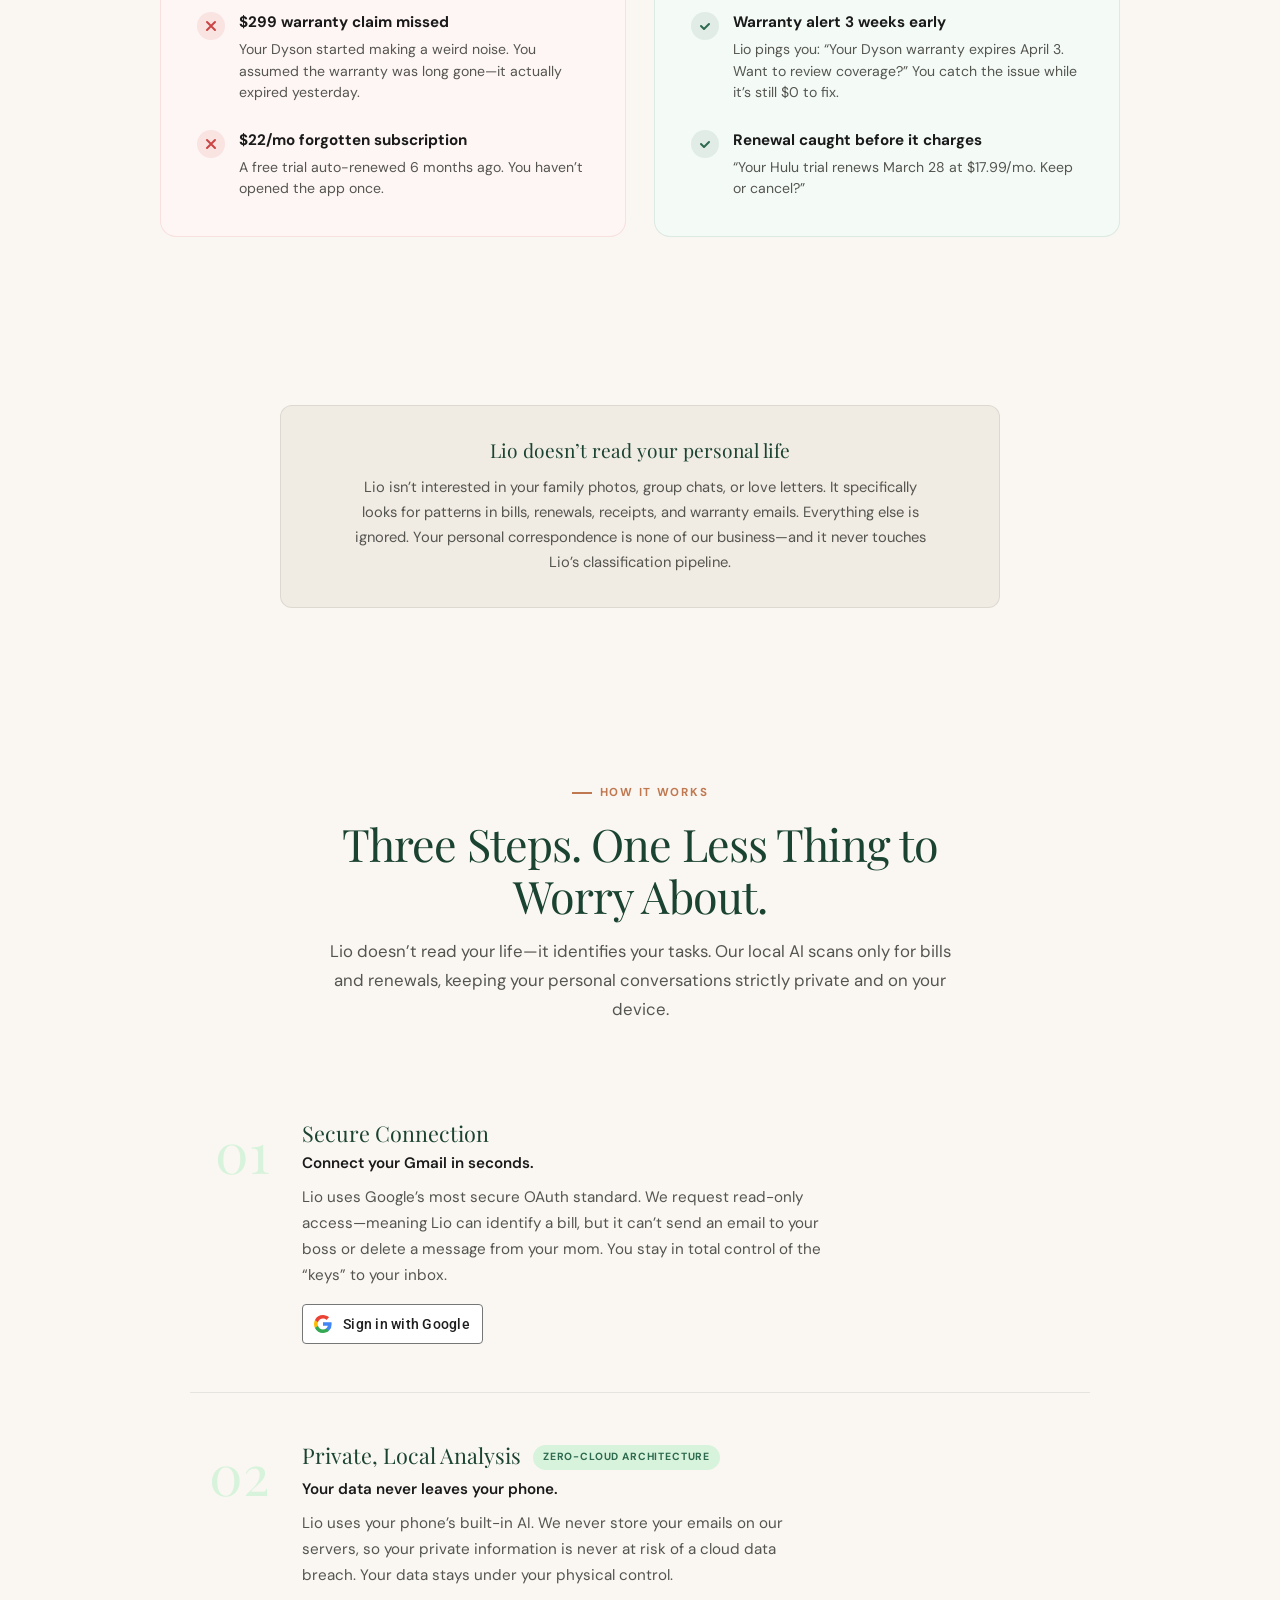
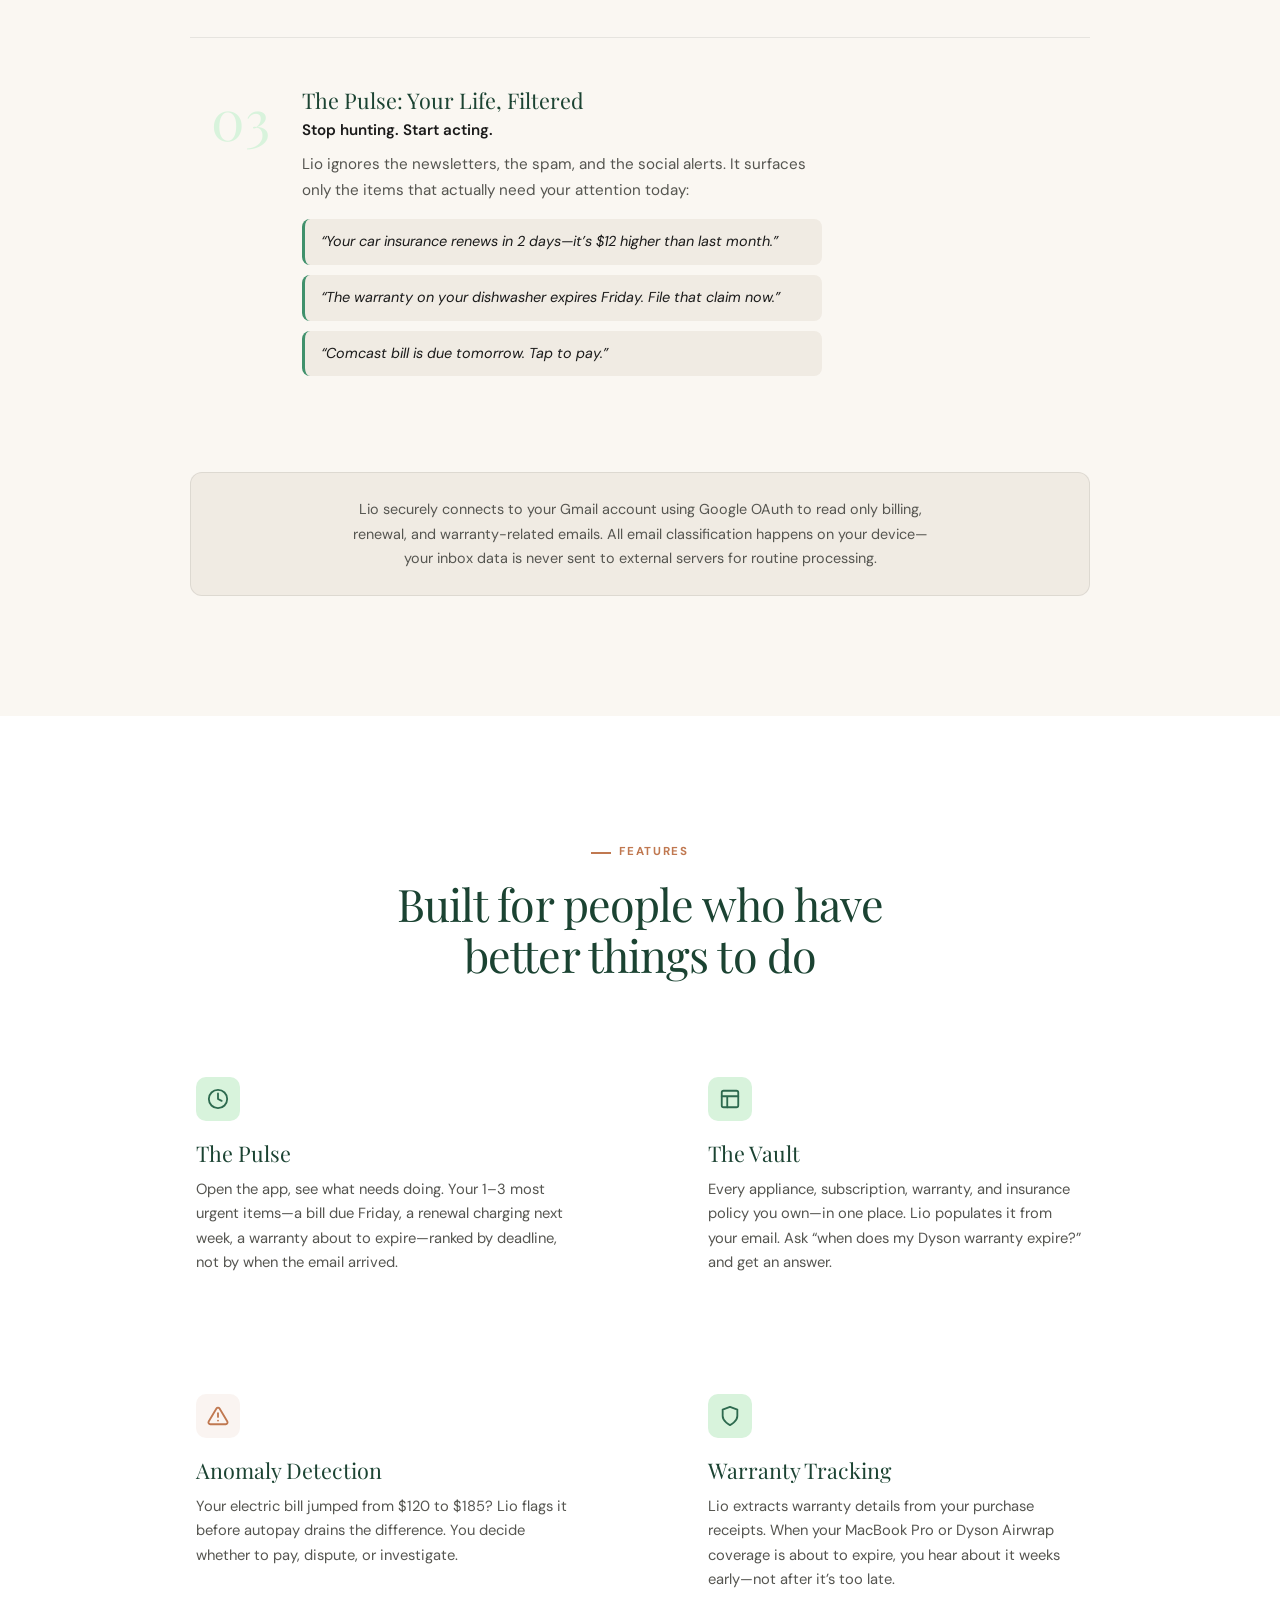
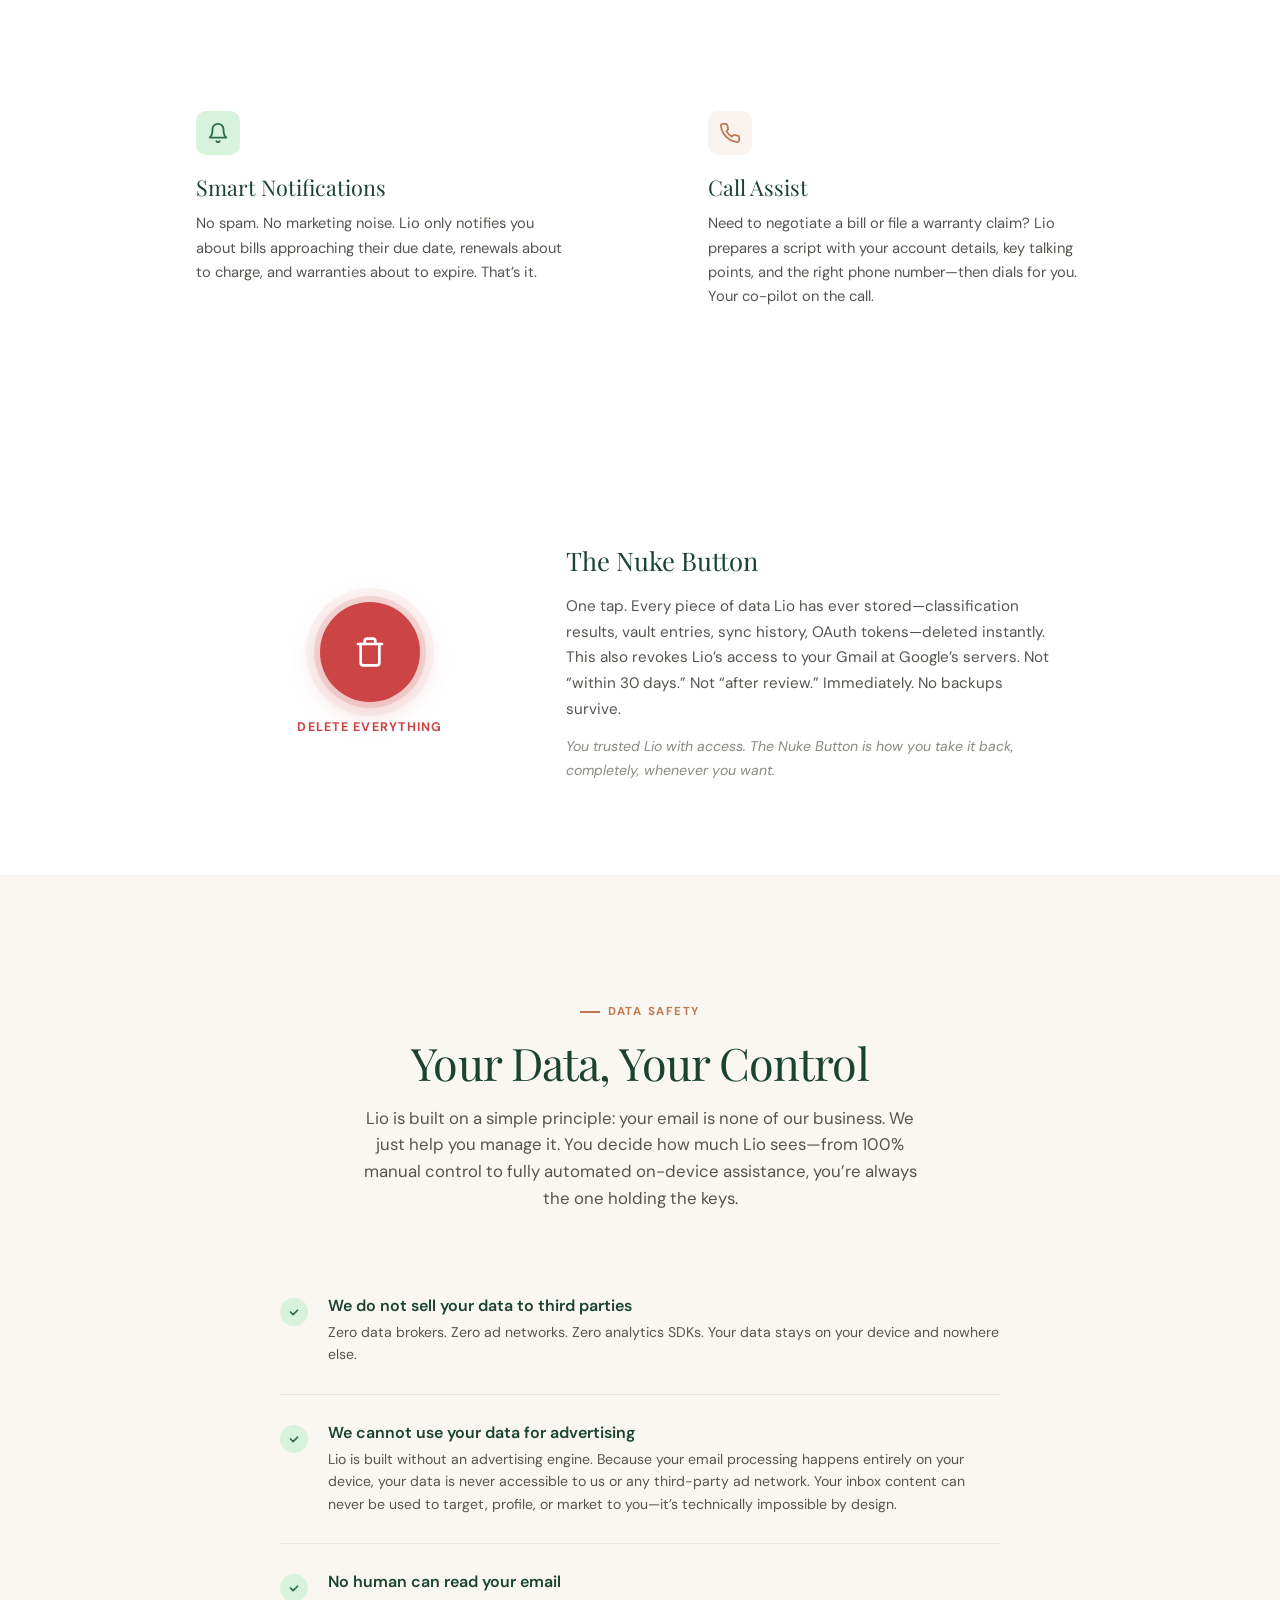
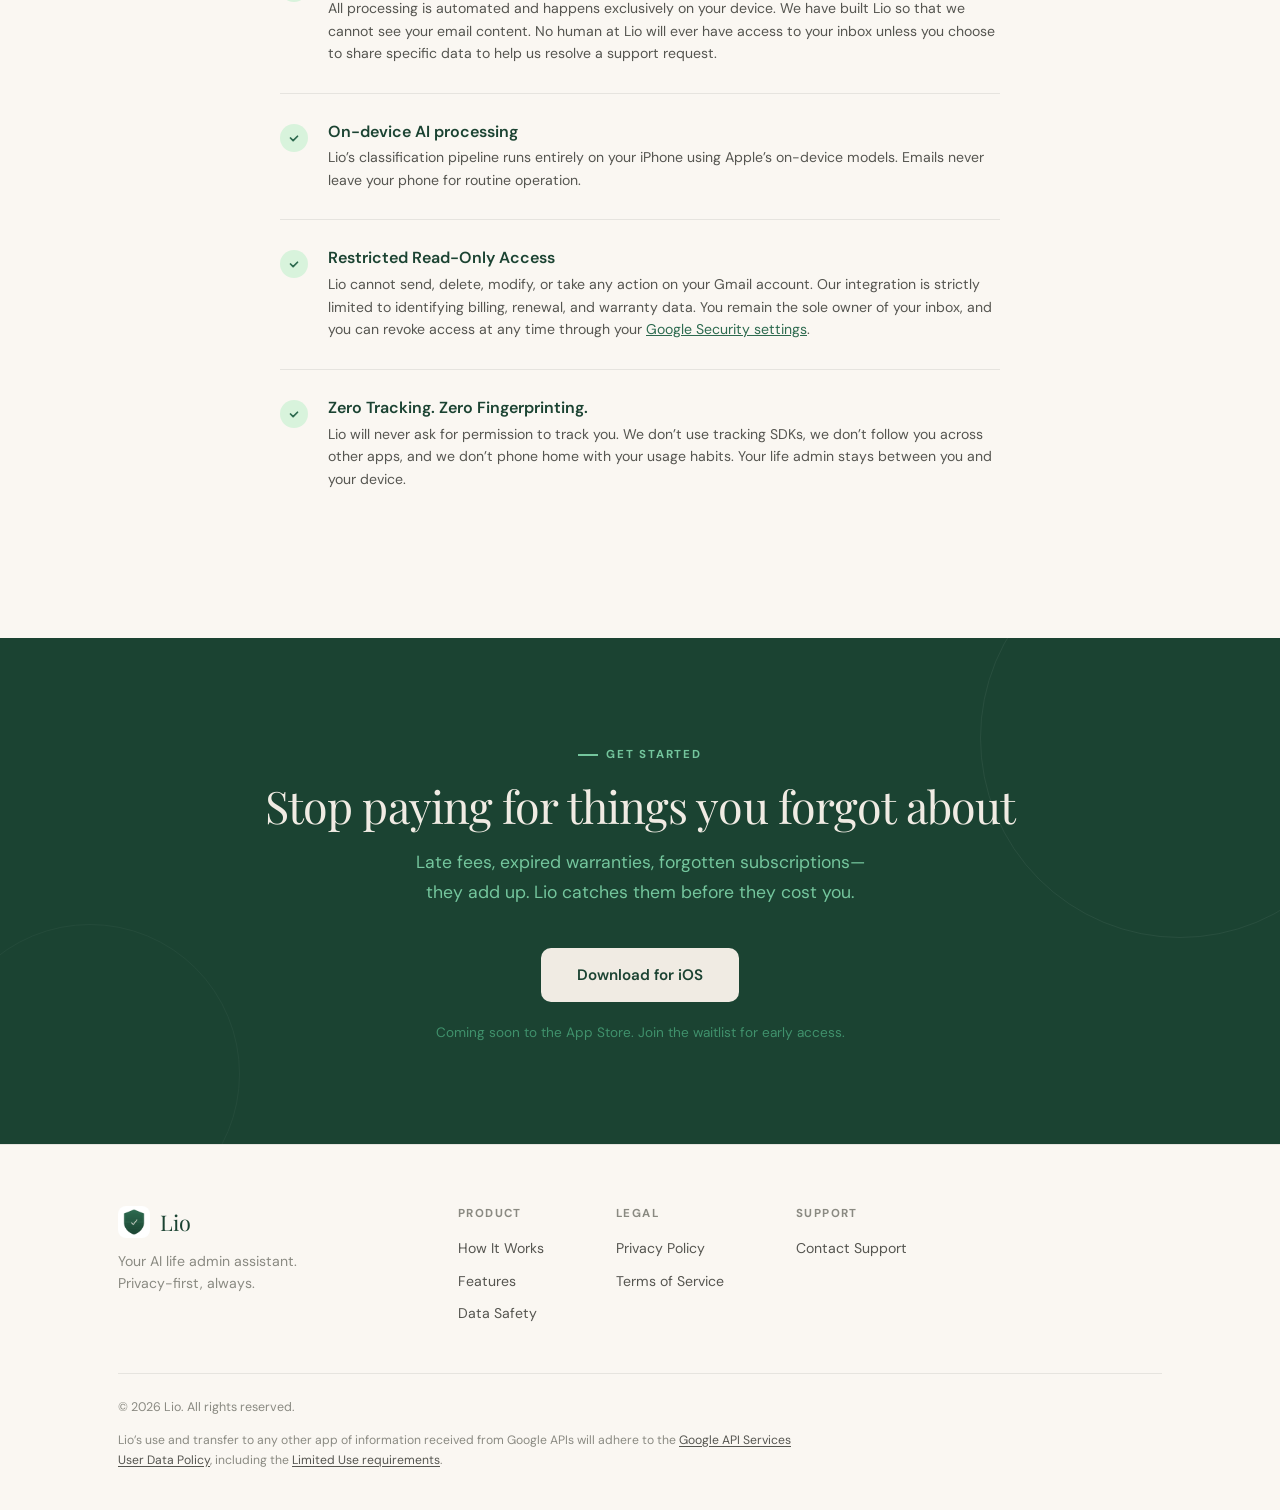
==== commit 5962bdc5: "Add Call Assist feature card Lio preps a script with account details and talking points, then dials " ====
--- a/index.html
+++ b/index.html
@@ -343,6 +343,14 @@
           <h3>Smart Notifications</h3>
           <p>No spam. No marketing noise. Lio only notifies you about bills approaching their due date, renewals about to charge, and warranties about to expire. That&rsquo;s it.</p>
         </div>
+
+        <div class="feat reveal">
+          <div class="feat-icon terra">
+            <svg viewBox="0 0 24 24"><path d="M22 16.92v3a2 2 0 01-2.18 2 19.79 19.79 0 01-8.63-3.07 19.5 19.5 0 01-6-6 19.79 19.79 0 01-3.07-8.67A2 2 0 014.11 2h3a2 2 0 012 1.72 12.84 12.84 0 00.7 2.81 2 2 0 01-.45 2.11L8.09 9.91a16 16 0 006 6l1.27-1.27a2 2 0 012.11-.45 12.84 12.84 0 002.81.7A2 2 0 0122 16.92z"/></svg>
+          </div>
+          <h3>Call Assist</h3>
+          <p>Need to negotiate a bill or file a warranty claim? Lio prepares a script with your account details, key talking points, and the right phone number&mdash;then dials for you. Your co-pilot on the call.</p>
+        </div>
       </div>
     </div>
   </section>
